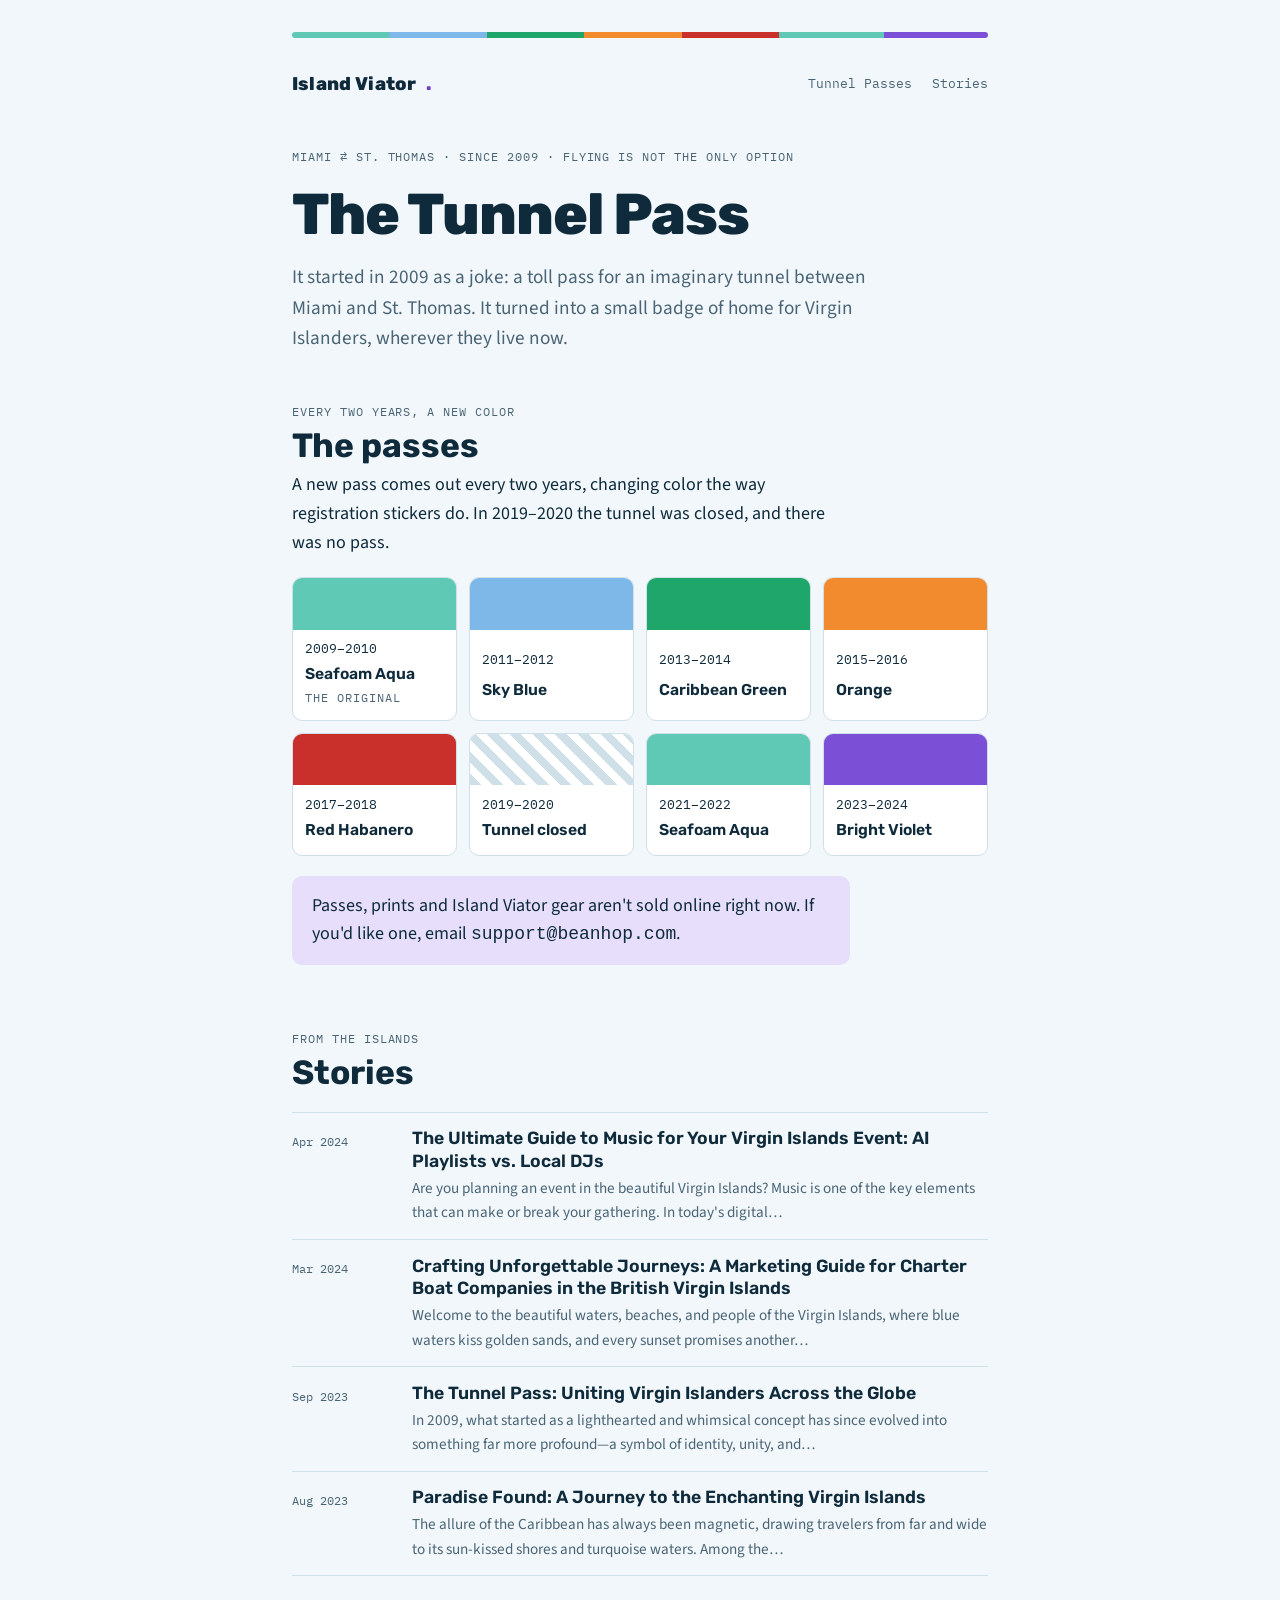
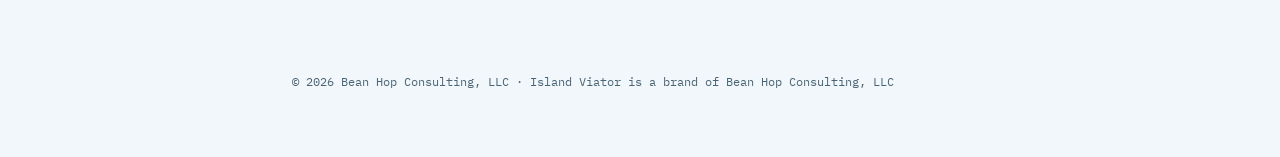
==== index.html @ c122f2d6 "Add search description and 'Flying is not the only option' tagline Co-Authored-By: Claude Opus 5.5 <" ====
<!doctype html>
<html lang="en">
<head>
<meta charset="utf-8">
<meta name="viewport" content="width=device-width, initial-scale=1, viewport-fit=cover">
<title>Island Viator</title><meta name="description" content="Travel and explore the Virgin Islands! Flying is not the only option. The Tunnel Pass, Miami to St. Thomas, and stories from St. Thomas, St. John and St. Croix."><link rel="preconnect" href="https://fonts.googleapis.com"><link rel="preconnect" href="https://fonts.gstatic.com" crossorigin><link rel="stylesheet" href="https://fonts.googleapis.com/css2?family=Rubik:wght@500;700;800&family=Source+Sans+3:ital,wght@0,400;0,600;1,400&family=IBM+Plex+Mono:wght@400;500&display=swap"><link rel="stylesheet" href="style.css">
</head>
<body>
<div class="wrap"><div class="stripe" aria-hidden="true"></div><header class="top"><a class="brand" href="index.html" style="text-decoration:none;color:inherit">Island Viator<span>.</span></a><nav aria-label="Sections"><a href="index.html#passes">Tunnel Passes</a><a href="index.html#stories">Stories</a></nav></header><div class="iv-hero"><span class="label">Miami ⇄ St. Thomas · Since 2009 · Flying is not the only option</span><h1>The Tunnel Pass</h1><p>It started in 2009 as a joke: a toll pass for an imaginary tunnel between Miami and St. Thomas. It turned into a small badge of home for Virgin Islanders, wherever they live now.</p></div><section id="passes"><div class="sec-head"><span class="label">Every two years, a new color</span><h2>The passes</h2><p>A new pass comes out every two years, changing color the way registration stickers do. In 2019–2020 the tunnel was closed, and there was no pass.</p></div><div class="passes"><div class="pass" style="--c:#5FC9B5"><div class="sw"></div><div class="pi"><span class="py">2009–2010</span><span class="pc">Seafoam Aqua</span><span class=label>The original</span></div></div><div class="pass" style="--c:#7DB8E8"><div class="sw"></div><div class="pi"><span class="py">2011–2012</span><span class="pc">Sky Blue</span></div></div><div class="pass" style="--c:#1FA66B"><div class="sw"></div><div class="pi"><span class="py">2013–2014</span><span class="pc">Caribbean Green</span></div></div><div class="pass" style="--c:#F28A2E"><div class="sw"></div><div class="pi"><span class="py">2015–2016</span><span class="pc">Orange</span></div></div><div class="pass" style="--c:#C9302C"><div class="sw"></div><div class="pi"><span class="py">2017–2018</span><span class="pc">Red Habanero</span></div></div><div class="pass closed"><div class="sw"></div><div class="pi"><span class="py">2019–2020</span><span class="pc">Tunnel closed</span></div></div><div class="pass" style="--c:#5FC9B5"><div class="sw"></div><div class="pi"><span class="py">2021–2022</span><span class="pc">Seafoam Aqua</span></div></div><div class="pass" style="--c:#7B4FD6"><div class="sw"></div><div class="pi"><span class="py">2023–2024</span><span class="pc">Bright Violet</span></div></div></div><p class="note">Passes, prints and Island Viator gear aren't sold online right now. If you'd like one, email <code>support@beanhop.com</code>.</p></section><section id="stories"><div class="sec-head"><span class="label">From the islands</span><h2>Stories</h2></div><div class="posts"><a class="post-row" href="stories/the-ultimate-guide-to-music-for-your-virgin-islands-event-ai-playlists-vs-local-djs/index.html"><span class="pd">Apr 2024</span><span><span class="pt">The Ultimate Guide to Music for Your Virgin Islands Event: AI Playlists vs. Local DJs</span><span class="px">Are you planning an event in the beautiful Virgin Islands? Music is one of the key elements that can make or break your gathering. In today&#x27;s digital…</span></span></a><a class="post-row" href="stories/crafting-unforgettable-journeys-a-marketing-guide-for-charter-boat-companies-in-the-british-virgin-islands/index.html"><span class="pd">Mar 2024</span><span><span class="pt">Crafting Unforgettable Journeys: A Marketing Guide for Charter Boat Companies in the British Virgin Islands</span><span class="px">Welcome to the beautiful waters, beaches, and people of the Virgin Islands, where blue waters kiss golden sands, and every sunset promises another…</span></span></a><a class="post-row" href="stories/the-tunnel-pass-uniting-virgin-islanders-across-the-globe/index.html"><span class="pd">Sep 2023</span><span><span class="pt">The Tunnel Pass: Uniting Virgin Islanders Across the Globe</span><span class="px">In 2009, what started as a lighthearted and whimsical concept has since evolved into something far more profound—a symbol of identity, unity, and…</span></span></a><a class="post-row" href="stories/paradise-found-a-journey-to-the-enchanting-virgin-islands/index.html"><span class="pd">Aug 2023</span><span><span class="pt">Paradise Found: A Journey to the Enchanting Virgin Islands</span><span class="px">The allure of the Caribbean has always been magnetic, drawing travelers from far and wide to its sun-kissed shores and turquoise waters. Among the…</span></span></a></div></section><footer>© 2026 Bean Hop Consulting, LLC · Island Viator is a brand of Bean Hop Consulting, LLC</footer></div><script>document.querySelectorAll('img').forEach(function(i){var h=function(){i.remove()};if(i.complete&&i.naturalWidth===0)h();else i.addEventListener('error',h)});</script>
</body>
</html>
---- style.css ----
/* Layout: one narrow reading column; work shown as real project artifacts (phase plan, workshop agenda) rather than cards */
:root {
  --bg: #F2F4F1;
  --surface: #FFFFFF;
  --ink: #1F2A55;
  --muted: #55607A;
  --line: #D3D9D2;
  --accent: #4A7444;
  --accent-soft: #E1EADC;
  --sun: #C98A12;
  --display: "Bricolage Grotesque", "Arial Narrow", system-ui, sans-serif;
  --body: "Newsreader", Georgia, "Times New Roman", serif;
  --mono: "IBM Plex Mono", ui-monospace, Menlo, monospace;
}
@media (prefers-color-scheme: dark) { :root:not([data-theme="light"]) {
  --bg: #0F1524; --surface: #172036; --ink: #E7EAF3; --muted: #9EA8BF; --line: #2A3550;
  --accent: #94C489; --accent-soft: #1F3125; --sun: #E9B949; color-scheme: dark; } }
:root[data-theme="dark"] {
  --bg: #0F1524; --surface: #172036; --ink: #E7EAF3; --muted: #9EA8BF; --line: #2A3550;
  --accent: #94C489; --accent-soft: #1F3125; --sun: #E9B949; color-scheme: dark; }

* { box-sizing: border-box; }
body { background: var(--bg); color: var(--ink); font-family: var(--body); font-size: 1.125rem; line-height: 1.6; margin: 0; }
.wrap { max-width: 46rem; margin: 0 auto; padding-inline: 1.25rem; padding-block: 2rem 4rem; }
a { color: var(--accent); }
:focus-visible { outline: 2px solid var(--accent); outline-offset: 3px; border-radius: 4px; }

.label { font-family: var(--mono); font-size: .75rem; letter-spacing: .08em; text-transform: uppercase; color: var(--muted); }
h1, h2, h3 { font-family: var(--display); line-height: 1.1; text-wrap: balance; margin: 0; }
h2 { font-size: clamp(1.6rem, 4vw, 2.1rem); font-weight: 700; }
h3 { font-size: 1.3rem; font-weight: 700; }
p { margin: 0; max-width: 62ch; }

header.top { display: flex; justify-content: space-between; align-items: baseline; gap: 1rem; flex-wrap: wrap; padding-bottom: 3rem; }
.brand { font-family: var(--display); font-weight: 800; font-size: 1.15rem; letter-spacing: -.01em; }
.brand span { color: var(--accent); }
nav { display: flex; gap: 1.25rem; font-family: var(--mono); font-size: .8rem; }
nav a { color: var(--muted); text-decoration: none; }
nav a:hover { color: var(--accent); }

.hero { display: grid; gap: 1.25rem; padding-bottom: 3.5rem; }
.hero h1 { font-size: clamp(2.4rem, 7vw, 3.9rem); font-weight: 800; letter-spacing: -.025em; }
.hero h1 em { font-style: normal; color: var(--accent); }
.hero p { font-size: 1.25rem; color: var(--muted); }
.who { font-family: var(--mono); font-size: .85rem; color: var(--ink); }

.tracks { display: grid; grid-template-columns: repeat(auto-fit, minmax(16rem, 1fr)); gap: 1px; background: var(--line); border: 1px solid var(--line); border-radius: 10px; overflow: hidden; margin-bottom: 4rem; }
.track { background: var(--surface); padding: 1.5rem; display: grid; gap: .6rem; align-content: start; min-width: 0; }
.track ul { margin: 0; padding-left: 1.1rem; color: var(--muted); }

section { display: grid; gap: 1.25rem; margin-bottom: 4rem; }
.sec-head { display: grid; gap: .4rem; }

.project { display: grid; gap: 1rem; padding-top: 1.5rem; border-top: 1px solid var(--line); }
.project + .project { margin-top: 1.5rem; }
.meta { display: flex; flex-wrap: wrap; gap: .5rem; }
.chip { font-family: var(--mono); font-size: .72rem; padding: .2rem .55rem; border-radius: 999px; background: var(--accent-soft); color: var(--ink); }

.scroll { overflow-x: auto; padding-bottom: .25rem; }
.phases { display: grid; grid-template-columns: repeat(6, minmax(7.5rem, 1fr)); min-width: 46rem; gap: 0; counter-reset: ph; }
.phase { border-top: 3px solid var(--accent); padding: .6rem .7rem 0 0; display: grid; gap: .2rem; }
.phase:last-child { border-top-color: var(--sun); }
.phase .d { font-family: var(--mono); font-size: .7rem; color: var(--muted); font-variant-numeric: tabular-nums; }
.phase .n { font-family: var(--display); font-weight: 600; font-size: .95rem; line-height: 1.2; }

.agenda { display: grid; gap: 0; border: 1px solid var(--line); border-radius: 10px; background: var(--surface); overflow: hidden; }
.agenda div { display: grid; grid-template-columns: 4.5rem 1fr; gap: 1rem; padding: .65rem 1rem; border-top: 1px solid var(--line); }
.agenda div:first-child { border-top: 0; }
.agenda .t { font-family: var(--mono); font-size: .8rem; color: var(--accent); font-variant-numeric: tabular-nums; padding-top: .15rem; }
.agenda .m { min-width: 0; }
.agenda .m small { display: block; color: var(--muted); font-size: .9rem; }

.myth { display: grid; gap: .75rem; background: var(--accent-soft); border-radius: 10px; padding: 1.25rem; }
.myth-q { font-family: var(--display); font-weight: 600; font-size: 1.15rem; line-height: 1.3; min-height: 3em; }
.myth-row { display: flex; flex-wrap: wrap; gap: .5rem; align-items: center; }
button { font-family: var(--mono); font-size: .8rem; padding: .5rem .9rem; border-radius: 6px; border: 1px solid var(--ink); background: transparent; color: var(--ink); cursor: pointer; }
button:hover { background: var(--ink); color: var(--bg); }
.myth-a { font-size: 1rem; color: var(--ink); }
.myth-a b { color: var(--accent); font-family: var(--mono); font-size: .8rem; letter-spacing: .06em; }

.cv { display: grid; grid-template-columns: repeat(auto-fit, minmax(14rem, 1fr)); gap: 1.25rem 2rem; }
.cv div { display: grid; gap: .15rem; min-width: 0; }
.cv strong { font-family: var(--display); font-weight: 600; font-size: 1.05rem; }
.cv span { color: var(--muted); font-size: .98rem; }

.contact { background: var(--ink); color: var(--bg); border-radius: 12px; padding: 2rem 1.5rem; display: grid; gap: 1rem; }
.contact h2 { color: var(--bg); }
.contact p { color: var(--bg); opacity: .85; }
.mail { display: flex; flex-wrap: wrap; gap: .75rem; align-items: center; }
.mail code { font-family: var(--mono); font-size: 1.05rem; user-select: all; }
.contact button { border-color: var(--bg); color: var(--bg); }
.contact button:hover { background: var(--bg); color: var(--ink); }

footer { font-family: var(--mono); font-size: .75rem; color: var(--muted); padding-top: 2rem; }
@media (prefers-reduced-motion: no-preference) { button { transition: background .15s, color .15s; } }

/* Writing lists */
.posts { display: grid; gap: 0; border-top: 1px solid var(--line); }
.post-row { display: grid; grid-template-columns: 6.5rem 1fr; gap: 1rem; padding: .9rem 0; border-bottom: 1px solid var(--line); text-decoration: none; color: var(--ink); }
.post-row:hover .pt { color: var(--accent); }
.post-row .pd { font-family: var(--mono); font-size: .75rem; color: var(--muted); padding-top: .3rem; font-variant-numeric: tabular-nums; }
.post-row .pt { font-family: var(--display); font-weight: 600; font-size: 1.1rem; line-height: 1.3; display: block; }
.post-row .px { color: var(--muted); font-size: .95rem; display: block; margin-top: .2rem; }
.post-row > span { min-width: 0; }
.more { font-family: var(--mono); font-size: .8rem; }
@media (max-width: 30rem) { .post-row { grid-template-columns: 1fr; gap: .2rem; } }

/* Article */
.crumb { font-family: var(--mono); font-size: .8rem; }
.article-head { display: grid; gap: .9rem; padding-block: 1rem 2rem; }
.article-head h1 { font-size: clamp(2rem, 6vw, 3rem); font-weight: 800; letter-spacing: -.02em; }
.byline { font-family: var(--mono); font-size: .8rem; color: var(--muted); }
.feature { width: 100%; border-radius: 10px; margin-bottom: 2rem; display: block; }
.prose { display: grid; gap: 1.1rem; }
.prose h2, .prose h3, .prose h4 { margin-top: 1rem; }
.prose h2 { font-size: 1.6rem; }
.prose h3 { font-size: 1.3rem; }
.prose h4 { font-size: 1.1rem; font-family: var(--display); }
.prose ul, .prose ol { margin: 0; padding-left: 1.3rem; display: grid; gap: .4rem; }
.prose img { border-radius: 8px; height: auto; }
.prose blockquote { margin: 0; padding-left: 1rem; border-left: 3px solid var(--accent); color: var(--muted); }
.prose table { border-collapse: collapse; }
.prose td, .prose th { border: 1px solid var(--line); padding: .4rem .6rem; }
.article-foot { margin-top: 3rem; padding-top: 1.5rem; border-top: 1px solid var(--line); display: grid; gap: .5rem; }

/* Island Viator */
.iv-hero { display: grid; gap: 1rem; padding-bottom: 3rem; }
.iv-hero h1 { font-size: clamp(2.4rem, 7vw, 3.6rem); font-weight: 800; letter-spacing: -.02em; }
.iv-hero p { font-size: 1.2rem; color: var(--muted); }
.passes { display: grid; grid-template-columns: repeat(auto-fill, minmax(9.5rem, 1fr)); gap: .75rem; }
.pass { border: 1px solid var(--line); border-radius: 10px; background: var(--surface); overflow: hidden; display: grid; }
.pass .sw { height: 3.2rem; background: var(--c); }
.pass .pi { padding: .6rem .75rem .8rem; display: grid; gap: .1rem; }
.pass .py { font-family: var(--mono); font-size: .8rem; font-variant-numeric: tabular-nums; }
.pass .pc { font-family: var(--display); font-weight: 600; font-size: .98rem; }
.pass.closed .sw { background: repeating-linear-gradient(45deg, var(--line) 0 8px, transparent 8px 16px); }
.note { background: var(--accent-soft); border-radius: 10px; padding: 1rem 1.25rem; }

/* Hero portrait */
.hero { grid-template-columns: 1fr; align-items: center; }
.hero-text { display: grid; gap: 1.25rem; min-width: 0; }
.portrait { width: 9rem; height: 9rem; border-radius: 50%; object-fit: cover; object-position: 50% 25%; border: 3px solid var(--surface); box-shadow: 0 0 0 1px var(--line); }
@media (min-width: 44rem) { .hero { grid-template-columns: 1fr 13rem; } .portrait { order: 2; width: 13rem; height: 13rem; } }

/* Logo lockup */
.brand { display: inline-flex; align-items: center; gap: .6rem; text-decoration: none; color: var(--ink); }
.mark { width: 1.9rem; height: auto; }
.bh-word { font-family: "Graduate", "Rockwell", serif; font-weight: 400; font-size: 1.45rem; line-height: 1; letter-spacing: .01em; display: grid; gap: .2rem; }
.bh-word small { font-family: var(--mono); font-size: .62rem; letter-spacing: .12em; color: var(--muted); }
header.top { align-items: center; }
@media (prefers-color-scheme: dark) { :root:not([data-theme="light"]) .mark { filter: brightness(1.7) saturate(.9); } }
:root[data-theme="dark"] .mark { filter: brightness(1.7) saturate(.9); }
.brand .bh-word { color: var(--ink); }

/* Island Viator: sea-spray ground, deep-water ink, accent taken from the newest pass (Bright Violet) */
:root {
  --bg: #F1F7FA; --surface: #FFFFFF; --ink: #0E2A3B; --muted: #4A6475; --line: #CFE0E8;
  --accent: #6A3FCC; --accent-soft: #E6DEFA; --sun: #F28A2E;
  --display: "Rubik", "Arial Black", system-ui, sans-serif;
  --body: "Source Sans 3", "Segoe UI", system-ui, sans-serif;
  --mono: "IBM Plex Mono", ui-monospace, Menlo, monospace;
}
@media (prefers-color-scheme: dark) { :root:not([data-theme="light"]) {
  --bg: #0A1C27; --surface: #112836; --ink: #E4EFF4; --muted: #94AEBC; --line: #21404F;
  --accent: #A98BF2; --accent-soft: #2A2450; --sun: #F5A55C; color-scheme: dark; } }
:root[data-theme="dark"] {
  --bg: #0A1C27; --surface: #112836; --ink: #E4EFF4; --muted: #94AEBC; --line: #21404F;
  --accent: #A98BF2; --accent-soft: #2A2450; --sun: #F5A55C; color-scheme: dark; }
.stripe { height: 6px; border-radius: 3px; background: linear-gradient(90deg, #5FC9B5 0 14%, #7DB8E8 14% 28%, #1FA66B 28% 42%, #F28A2E 42% 56%, #C9302C 56% 70%, #5FC9B5 70% 85%, #7B4FD6 85% 100%); margin-bottom: 2rem; }
.brand { font-weight: 800; letter-spacing: .01em; }
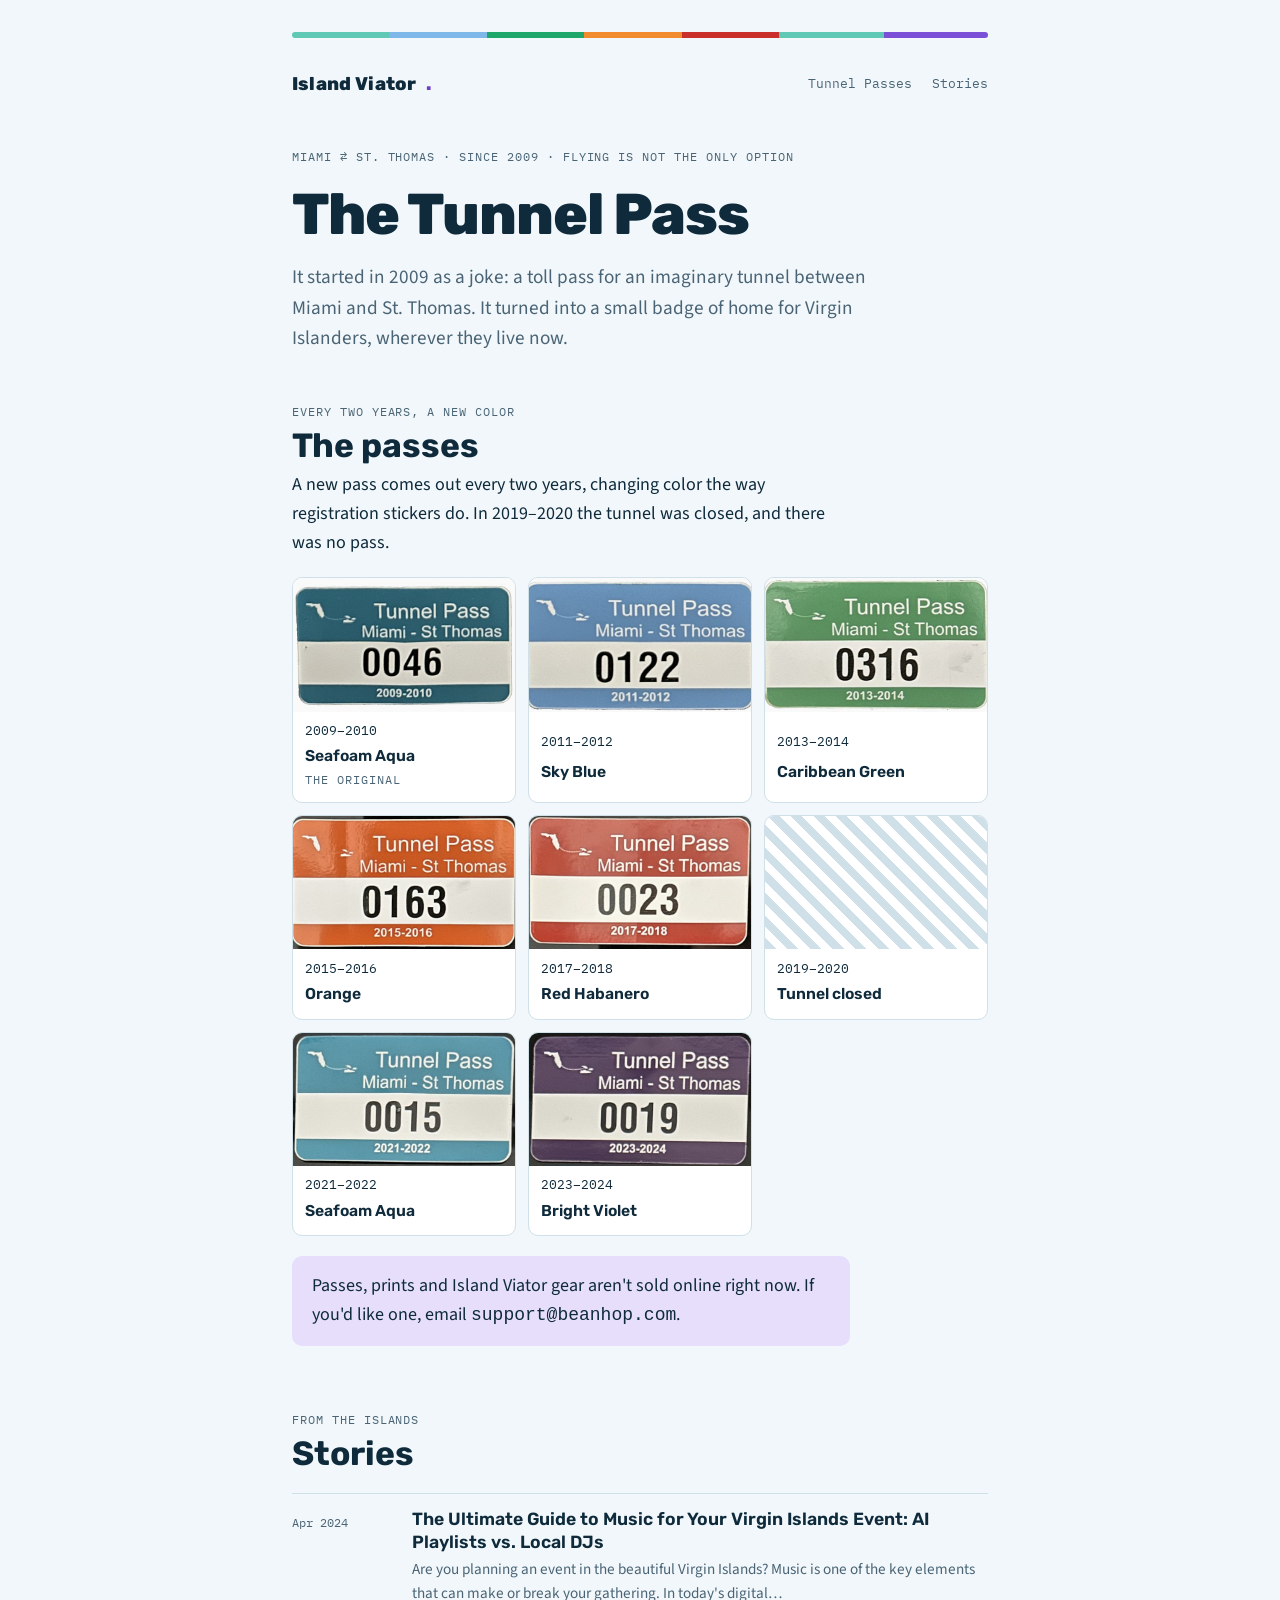
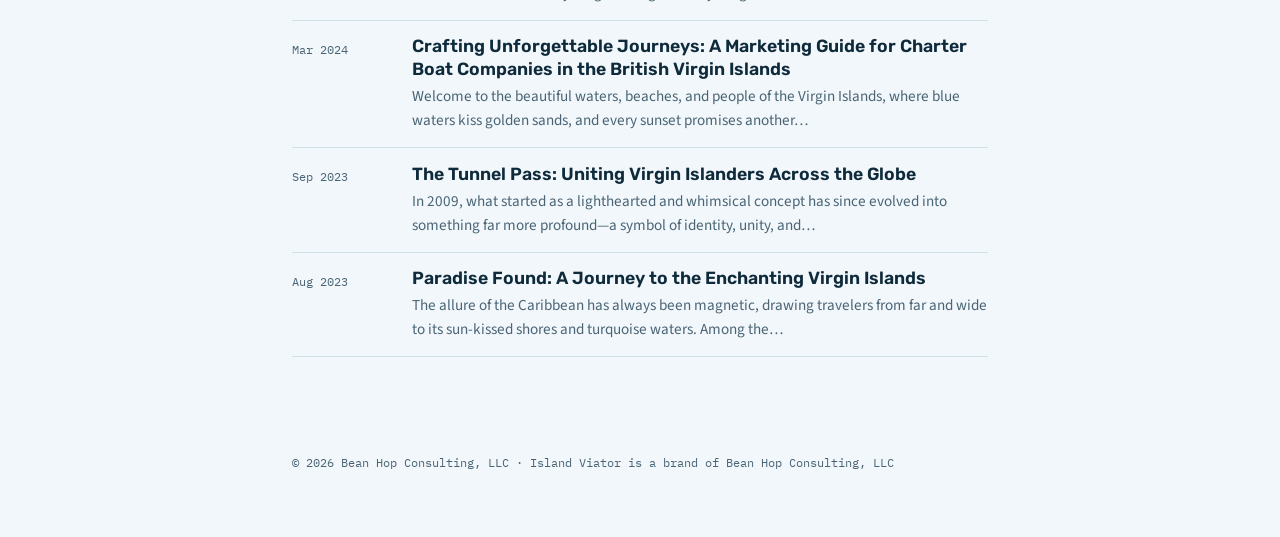
==== commit c6f32c7a: "Show real Tunnel Pass photos instead of color blocks Co-Authored-By: Claude Opus 5.5 <noreply@anthro" ====
--- a/index.html
+++ b/index.html
@@ -6,6 +6,6 @@
 <title>Island Viator</title><meta name="description" content="Travel and explore the Virgin Islands! Flying is not the only option. The Tunnel Pass, Miami to St. Thomas, and stories from St. Thomas, St. John and St. Croix."><link rel="preconnect" href="https://fonts.googleapis.com"><link rel="preconnect" href="https://fonts.gstatic.com" crossorigin><link rel="stylesheet" href="https://fonts.googleapis.com/css2?family=Rubik:wght@500;700;800&family=Source+Sans+3:ital,wght@0,400;0,600;1,400&family=IBM+Plex+Mono:wght@400;500&display=swap"><link rel="stylesheet" href="style.css">
 </head>
 <body>
-<div class="wrap"><div class="stripe" aria-hidden="true"></div><header class="top"><a class="brand" href="index.html" style="text-decoration:none;color:inherit">Island Viator<span>.</span></a><nav aria-label="Sections"><a href="index.html#passes">Tunnel Passes</a><a href="index.html#stories">Stories</a></nav></header><div class="iv-hero"><span class="label">Miami ⇄ St. Thomas · Since 2009 · Flying is not the only option</span><h1>The Tunnel Pass</h1><p>It started in 2009 as a joke: a toll pass for an imaginary tunnel between Miami and St. Thomas. It turned into a small badge of home for Virgin Islanders, wherever they live now.</p></div><section id="passes"><div class="sec-head"><span class="label">Every two years, a new color</span><h2>The passes</h2><p>A new pass comes out every two years, changing color the way registration stickers do. In 2019–2020 the tunnel was closed, and there was no pass.</p></div><div class="passes"><div class="pass" style="--c:#5FC9B5"><div class="sw"></div><div class="pi"><span class="py">2009–2010</span><span class="pc">Seafoam Aqua</span><span class=label>The original</span></div></div><div class="pass" style="--c:#7DB8E8"><div class="sw"></div><div class="pi"><span class="py">2011–2012</span><span class="pc">Sky Blue</span></div></div><div class="pass" style="--c:#1FA66B"><div class="sw"></div><div class="pi"><span class="py">2013–2014</span><span class="pc">Caribbean Green</span></div></div><div class="pass" style="--c:#F28A2E"><div class="sw"></div><div class="pi"><span class="py">2015–2016</span><span class="pc">Orange</span></div></div><div class="pass" style="--c:#C9302C"><div class="sw"></div><div class="pi"><span class="py">2017–2018</span><span class="pc">Red Habanero</span></div></div><div class="pass closed"><div class="sw"></div><div class="pi"><span class="py">2019–2020</span><span class="pc">Tunnel closed</span></div></div><div class="pass" style="--c:#5FC9B5"><div class="sw"></div><div class="pi"><span class="py">2021–2022</span><span class="pc">Seafoam Aqua</span></div></div><div class="pass" style="--c:#7B4FD6"><div class="sw"></div><div class="pi"><span class="py">2023–2024</span><span class="pc">Bright Violet</span></div></div></div><p class="note">Passes, prints and Island Viator gear aren't sold online right now. If you'd like one, email <code>support@beanhop.com</code>.</p></section><section id="stories"><div class="sec-head"><span class="label">From the islands</span><h2>Stories</h2></div><div class="posts"><a class="post-row" href="stories/the-ultimate-guide-to-music-for-your-virgin-islands-event-ai-playlists-vs-local-djs/index.html"><span class="pd">Apr 2024</span><span><span class="pt">The Ultimate Guide to Music for Your Virgin Islands Event: AI Playlists vs. Local DJs</span><span class="px">Are you planning an event in the beautiful Virgin Islands? Music is one of the key elements that can make or break your gathering. In today&#x27;s digital…</span></span></a><a class="post-row" href="stories/crafting-unforgettable-journeys-a-marketing-guide-for-charter-boat-companies-in-the-british-virgin-islands/index.html"><span class="pd">Mar 2024</span><span><span class="pt">Crafting Unforgettable Journeys: A Marketing Guide for Charter Boat Companies in the British Virgin Islands</span><span class="px">Welcome to the beautiful waters, beaches, and people of the Virgin Islands, where blue waters kiss golden sands, and every sunset promises another…</span></span></a><a class="post-row" href="stories/the-tunnel-pass-uniting-virgin-islanders-across-the-globe/index.html"><span class="pd">Sep 2023</span><span><span class="pt">The Tunnel Pass: Uniting Virgin Islanders Across the Globe</span><span class="px">In 2009, what started as a lighthearted and whimsical concept has since evolved into something far more profound—a symbol of identity, unity, and…</span></span></a><a class="post-row" href="stories/paradise-found-a-journey-to-the-enchanting-virgin-islands/index.html"><span class="pd">Aug 2023</span><span><span class="pt">Paradise Found: A Journey to the Enchanting Virgin Islands</span><span class="px">The allure of the Caribbean has always been magnetic, drawing travelers from far and wide to its sun-kissed shores and turquoise waters. Among the…</span></span></a></div></section><footer>© 2026 Bean Hop Consulting, LLC · Island Viator is a brand of Bean Hop Consulting, LLC</footer></div><script>document.querySelectorAll('img').forEach(function(i){var h=function(){i.remove()};if(i.complete&&i.naturalWidth===0)h();else i.addEventListener('error',h)});</script>
+<div class="wrap"><div class="stripe" aria-hidden="true"></div><header class="top"><a class="brand" href="index.html" style="text-decoration:none;color:inherit">Island Viator<span>.</span></a><nav aria-label="Sections"><a href="index.html#passes">Tunnel Passes</a><a href="index.html#stories">Stories</a></nav></header><div class="iv-hero"><span class="label">Miami ⇄ St. Thomas · Since 2009 · Flying is not the only option</span><h1>The Tunnel Pass</h1><p>It started in 2009 as a joke: a toll pass for an imaginary tunnel between Miami and St. Thomas. It turned into a small badge of home for Virgin Islanders, wherever they live now.</p></div><section id="passes"><div class="sec-head"><span class="label">Every two years, a new color</span><h2>The passes</h2><p>A new pass comes out every two years, changing color the way registration stickers do. In 2019–2020 the tunnel was closed, and there was no pass.</p></div><div class="passes"><div class="pass" style="--c:#5FC9B5"><img class="pass-img" src="images/passes/tunnel-pass-2009-2010.jpg" alt="2009–2010 Tunnel Pass, Seafoam Aqua" loading="lazy" width="640" height="380"><div class="pi"><span class="py">2009–2010</span><span class="pc">Seafoam Aqua</span><span class=label>The original</span></div></div><div class="pass" style="--c:#7DB8E8"><img class="pass-img" src="images/passes/tunnel-pass-2011-2012.jpg" alt="2011–2012 Tunnel Pass, Sky Blue" loading="lazy" width="640" height="380"><div class="pi"><span class="py">2011–2012</span><span class="pc">Sky Blue</span></div></div><div class="pass" style="--c:#1FA66B"><img class="pass-img" src="images/passes/tunnel-pass-2013-2014.jpg" alt="2013–2014 Tunnel Pass, Caribbean Green" loading="lazy" width="640" height="380"><div class="pi"><span class="py">2013–2014</span><span class="pc">Caribbean Green</span></div></div><div class="pass" style="--c:#F28A2E"><img class="pass-img" src="images/passes/tunnel-pass-2015-2016.jpg" alt="2015–2016 Tunnel Pass, Orange" loading="lazy" width="640" height="380"><div class="pi"><span class="py">2015–2016</span><span class="pc">Orange</span></div></div><div class="pass" style="--c:#C9302C"><img class="pass-img" src="images/passes/tunnel-pass-2017-2018.jpg" alt="2017–2018 Tunnel Pass, Red Habanero" loading="lazy" width="640" height="380"><div class="pi"><span class="py">2017–2018</span><span class="pc">Red Habanero</span></div></div><div class="pass closed"><div class="sw"></div><div class="pi"><span class="py">2019–2020</span><span class="pc">Tunnel closed</span></div></div><div class="pass" style="--c:#5FC9B5"><img class="pass-img" src="images/passes/tunnel-pass-2021-2022.jpg" alt="2021–2022 Tunnel Pass, Seafoam Aqua" loading="lazy" width="640" height="380"><div class="pi"><span class="py">2021–2022</span><span class="pc">Seafoam Aqua</span></div></div><div class="pass" style="--c:#7B4FD6"><img class="pass-img" src="images/passes/tunnel-pass-2023-2024.jpg" alt="2023–2024 Tunnel Pass, Bright Violet" loading="lazy" width="640" height="380"><div class="pi"><span class="py">2023–2024</span><span class="pc">Bright Violet</span></div></div></div><p class="note">Passes, prints and Island Viator gear aren't sold online right now. If you'd like one, email <code>support@beanhop.com</code>.</p></section><section id="stories"><div class="sec-head"><span class="label">From the islands</span><h2>Stories</h2></div><div class="posts"><a class="post-row" href="stories/the-ultimate-guide-to-music-for-your-virgin-islands-event-ai-playlists-vs-local-djs/index.html"><span class="pd">Apr 2024</span><span><span class="pt">The Ultimate Guide to Music for Your Virgin Islands Event: AI Playlists vs. Local DJs</span><span class="px">Are you planning an event in the beautiful Virgin Islands? Music is one of the key elements that can make or break your gathering. In today&#x27;s digital…</span></span></a><a class="post-row" href="stories/crafting-unforgettable-journeys-a-marketing-guide-for-charter-boat-companies-in-the-british-virgin-islands/index.html"><span class="pd">Mar 2024</span><span><span class="pt">Crafting Unforgettable Journeys: A Marketing Guide for Charter Boat Companies in the British Virgin Islands</span><span class="px">Welcome to the beautiful waters, beaches, and people of the Virgin Islands, where blue waters kiss golden sands, and every sunset promises another…</span></span></a><a class="post-row" href="stories/the-tunnel-pass-uniting-virgin-islanders-across-the-globe/index.html"><span class="pd">Sep 2023</span><span><span class="pt">The Tunnel Pass: Uniting Virgin Islanders Across the Globe</span><span class="px">In 2009, what started as a lighthearted and whimsical concept has since evolved into something far more profound—a symbol of identity, unity, and…</span></span></a><a class="post-row" href="stories/paradise-found-a-journey-to-the-enchanting-virgin-islands/index.html"><span class="pd">Aug 2023</span><span><span class="pt">Paradise Found: A Journey to the Enchanting Virgin Islands</span><span class="px">The allure of the Caribbean has always been magnetic, drawing travelers from far and wide to its sun-kissed shores and turquoise waters. Among the…</span></span></a></div></section><footer>© 2026 Bean Hop Consulting, LLC · Island Viator is a brand of Bean Hop Consulting, LLC</footer></div><script>document.querySelectorAll('img').forEach(function(i){var h=function(){i.remove()};if(i.complete&&i.naturalWidth===0)h();else i.addEventListener('error',h)});</script>
 </body>
 </html>
--- a/style.css
+++ b/style.css
@@ -169,3 +169,8 @@
   --accent: #A98BF2; --accent-soft: #2A2450; --sun: #F5A55C; color-scheme: dark; }
 .stripe { height: 6px; border-radius: 3px; background: linear-gradient(90deg, #5FC9B5 0 14%, #7DB8E8 14% 28%, #1FA66B 28% 42%, #F28A2E 42% 56%, #C9302C 56% 70%, #5FC9B5 70% 85%, #7B4FD6 85% 100%); margin-bottom: 2rem; }
 .brand { font-weight: 800; letter-spacing: .01em; }
+
+/* Tunnel Pass photos */
+.pass-img { display: block; width: 100%; height: auto; aspect-ratio: 5 / 3; object-fit: cover; background: var(--line); }
+.passes { grid-template-columns: repeat(auto-fill, minmax(12rem, 1fr)); }
+.pass.closed .sw { height: auto; aspect-ratio: 5 / 3; }
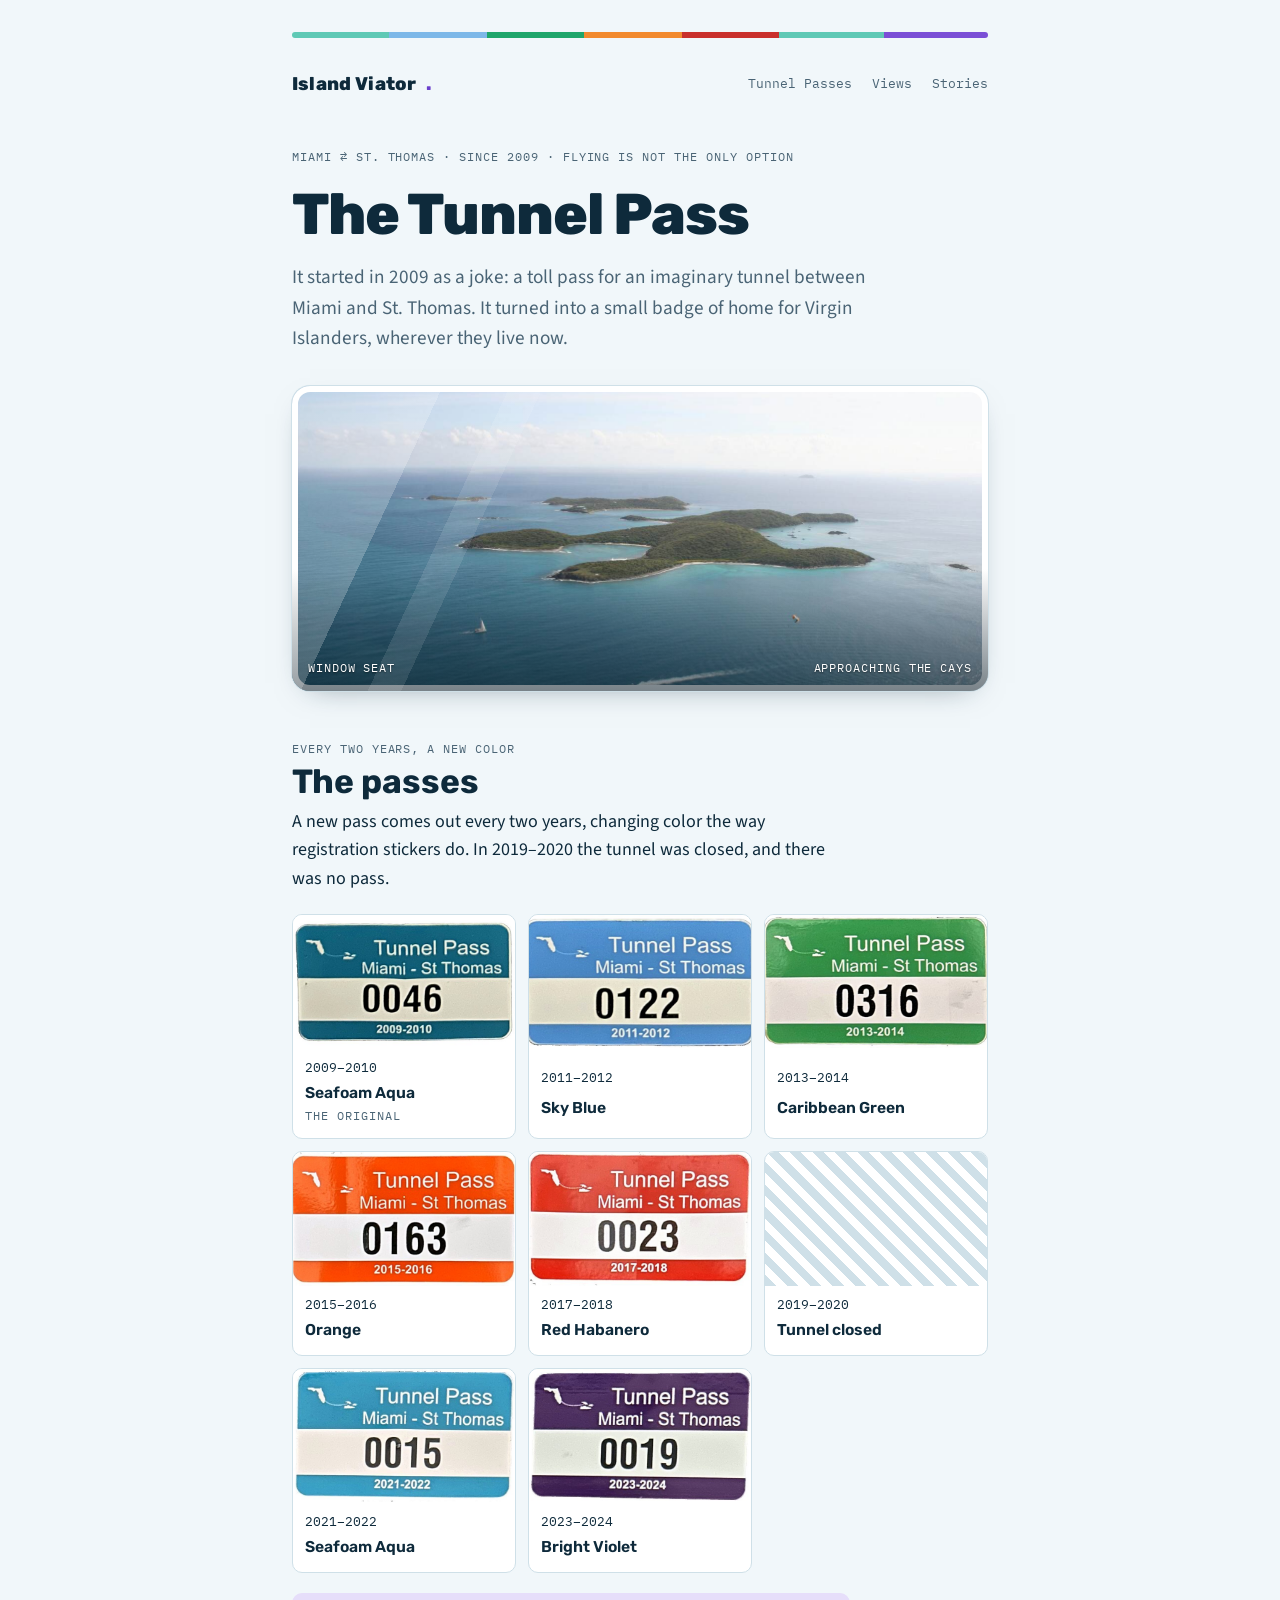
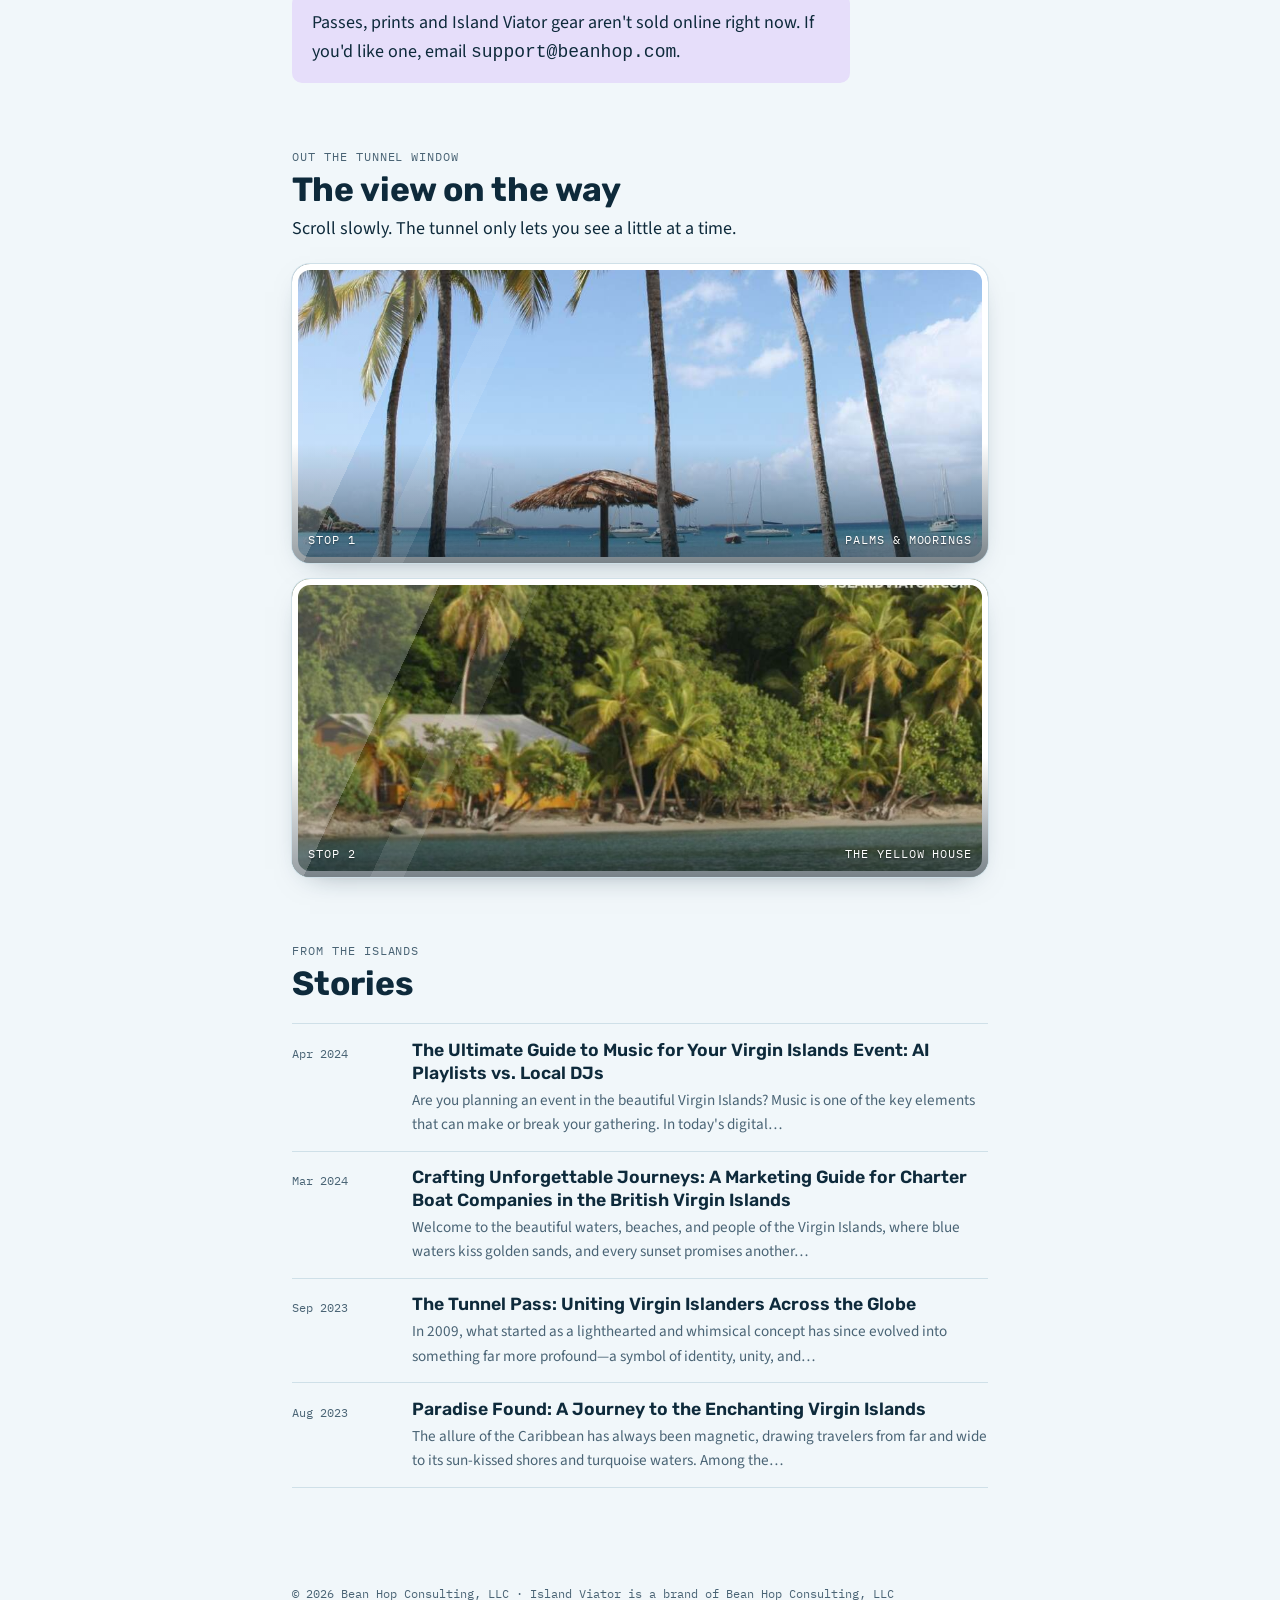
==== commit 44ebd2be: "Add tunnel-window photo strips with watermarked, web-sized images Co-Authored-By: Claude Opus 5.5 <n" ====
--- a/index.html
+++ b/index.html
@@ -6,6 +6,12 @@
 <title>Island Viator</title><meta name="description" content="Travel and explore the Virgin Islands! Flying is not the only option. The Tunnel Pass, Miami to St. Thomas, and stories from St. Thomas, St. John and St. Croix."><link rel="preconnect" href="https://fonts.googleapis.com"><link rel="preconnect" href="https://fonts.gstatic.com" crossorigin><link rel="stylesheet" href="https://fonts.googleapis.com/css2?family=Rubik:wght@500;700;800&family=Source+Sans+3:ital,wght@0,400;0,600;1,400&family=IBM+Plex+Mono:wght@400;500&display=swap"><link rel="stylesheet" href="style.css">
 </head>
 <body>
-<div class="wrap"><div class="stripe" aria-hidden="true"></div><header class="top"><a class="brand" href="index.html" style="text-decoration:none;color:inherit">Island Viator<span>.</span></a><nav aria-label="Sections"><a href="index.html#passes">Tunnel Passes</a><a href="index.html#stories">Stories</a></nav></header><div class="iv-hero"><span class="label">Miami ⇄ St. Thomas · Since 2009 · Flying is not the only option</span><h1>The Tunnel Pass</h1><p>It started in 2009 as a joke: a toll pass for an imaginary tunnel between Miami and St. Thomas. It turned into a small badge of home for Virgin Islanders, wherever they live now.</p></div><section id="passes"><div class="sec-head"><span class="label">Every two years, a new color</span><h2>The passes</h2><p>A new pass comes out every two years, changing color the way registration stickers do. In 2019–2020 the tunnel was closed, and there was no pass.</p></div><div class="passes"><div class="pass" style="--c:#5FC9B5"><img class="pass-img" src="images/passes/tunnel-pass-2009-2010.jpg" alt="2009–2010 Tunnel Pass, Seafoam Aqua" loading="lazy" width="640" height="380"><div class="pi"><span class="py">2009–2010</span><span class="pc">Seafoam Aqua</span><span class=label>The original</span></div></div><div class="pass" style="--c:#7DB8E8"><img class="pass-img" src="images/passes/tunnel-pass-2011-2012.jpg" alt="2011–2012 Tunnel Pass, Sky Blue" loading="lazy" width="640" height="380"><div class="pi"><span class="py">2011–2012</span><span class="pc">Sky Blue</span></div></div><div class="pass" style="--c:#1FA66B"><img class="pass-img" src="images/passes/tunnel-pass-2013-2014.jpg" alt="2013–2014 Tunnel Pass, Caribbean Green" loading="lazy" width="640" height="380"><div class="pi"><span class="py">2013–2014</span><span class="pc">Caribbean Green</span></div></div><div class="pass" style="--c:#F28A2E"><img class="pass-img" src="images/passes/tunnel-pass-2015-2016.jpg" alt="2015–2016 Tunnel Pass, Orange" loading="lazy" width="640" height="380"><div class="pi"><span class="py">2015–2016</span><span class="pc">Orange</span></div></div><div class="pass" style="--c:#C9302C"><img class="pass-img" src="images/passes/tunnel-pass-2017-2018.jpg" alt="2017–2018 Tunnel Pass, Red Habanero" loading="lazy" width="640" height="380"><div class="pi"><span class="py">2017–2018</span><span class="pc">Red Habanero</span></div></div><div class="pass closed"><div class="sw"></div><div class="pi"><span class="py">2019–2020</span><span class="pc">Tunnel closed</span></div></div><div class="pass" style="--c:#5FC9B5"><img class="pass-img" src="images/passes/tunnel-pass-2021-2022.jpg" alt="2021–2022 Tunnel Pass, Seafoam Aqua" loading="lazy" width="640" height="380"><div class="pi"><span class="py">2021–2022</span><span class="pc">Seafoam Aqua</span></div></div><div class="pass" style="--c:#7B4FD6"><img class="pass-img" src="images/passes/tunnel-pass-2023-2024.jpg" alt="2023–2024 Tunnel Pass, Bright Violet" loading="lazy" width="640" height="380"><div class="pi"><span class="py">2023–2024</span><span class="pc">Bright Violet</span></div></div></div><p class="note">Passes, prints and Island Viator gear aren't sold online right now. If you'd like one, email <code>support@beanhop.com</code>.</p></section><section id="stories"><div class="sec-head"><span class="label">From the islands</span><h2>Stories</h2></div><div class="posts"><a class="post-row" href="stories/the-ultimate-guide-to-music-for-your-virgin-islands-event-ai-playlists-vs-local-djs/index.html"><span class="pd">Apr 2024</span><span><span class="pt">The Ultimate Guide to Music for Your Virgin Islands Event: AI Playlists vs. Local DJs</span><span class="px">Are you planning an event in the beautiful Virgin Islands? Music is one of the key elements that can make or break your gathering. In today&#x27;s digital…</span></span></a><a class="post-row" href="stories/crafting-unforgettable-journeys-a-marketing-guide-for-charter-boat-companies-in-the-british-virgin-islands/index.html"><span class="pd">Mar 2024</span><span><span class="pt">Crafting Unforgettable Journeys: A Marketing Guide for Charter Boat Companies in the British Virgin Islands</span><span class="px">Welcome to the beautiful waters, beaches, and people of the Virgin Islands, where blue waters kiss golden sands, and every sunset promises another…</span></span></a><a class="post-row" href="stories/the-tunnel-pass-uniting-virgin-islanders-across-the-globe/index.html"><span class="pd">Sep 2023</span><span><span class="pt">The Tunnel Pass: Uniting Virgin Islanders Across the Globe</span><span class="px">In 2009, what started as a lighthearted and whimsical concept has since evolved into something far more profound—a symbol of identity, unity, and…</span></span></a><a class="post-row" href="stories/paradise-found-a-journey-to-the-enchanting-virgin-islands/index.html"><span class="pd">Aug 2023</span><span><span class="pt">Paradise Found: A Journey to the Enchanting Virgin Islands</span><span class="px">The allure of the Caribbean has always been magnetic, drawing travelers from far and wide to its sun-kissed shores and turquoise waters. Among the…</span></span></a></div></section><footer>© 2026 Bean Hop Consulting, LLC · Island Viator is a brand of Bean Hop Consulting, LLC</footer></div><script>document.querySelectorAll('img').forEach(function(i){var h=function(){i.remove()};if(i.complete&&i.naturalWidth===0)h();else i.addEventListener('error',h)});</script>
+<div class="wrap"><div class="stripe" aria-hidden="true"></div><header class="top"><a class="brand" href="index.html" style="text-decoration:none;color:inherit">Island Viator<span>.</span></a><nav aria-label="Sections"><a href="index.html#passes">Tunnel Passes</a><a href="index.html#views">Views</a><a href="index.html#stories">Stories</a></nav></header><div class="iv-hero"><span class="label">Miami ⇄ St. Thomas · Since 2009 · Flying is not the only option</span><h1>The Tunnel Pass</h1><p>It started in 2009 as a joke: a toll pass for an imaginary tunnel between Miami and St. Thomas. It turned into a small badge of home for Virgin Islanders, wherever they live now.</p><figure class="view view-wide" data-src="images/views/islands-from-above.jpg" role="img" aria-label="Aerial view of green Virgin Islands cays in deep blue water, with a sailboat and a speedboat below"><div class="view-glass" aria-hidden="true"></div><figcaption><span>Window seat</span><span>Approaching the cays</span></figcaption></figure></div><section id="passes"><div class="sec-head"><span class="label">Every two years, a new color</span><h2>The passes</h2><p>A new pass comes out every two years, changing color the way registration stickers do. In 2019–2020 the tunnel was closed, and there was no pass.</p></div><div class="passes"><div class="pass" style="--c:#5FC9B5"><img class="pass-img" src="images/passes/tunnel-pass-2009-2010.jpg" alt="2009–2010 Tunnel Pass, Seafoam Aqua" loading="lazy" width="640" height="380"><div class="pi"><span class="py">2009–2010</span><span class="pc">Seafoam Aqua</span><span class=label>The original</span></div></div><div class="pass" style="--c:#7DB8E8"><img class="pass-img" src="images/passes/tunnel-pass-2011-2012.jpg" alt="2011–2012 Tunnel Pass, Sky Blue" loading="lazy" width="640" height="380"><div class="pi"><span class="py">2011–2012</span><span class="pc">Sky Blue</span></div></div><div class="pass" style="--c:#1FA66B"><img class="pass-img" src="images/passes/tunnel-pass-2013-2014.jpg" alt="2013–2014 Tunnel Pass, Caribbean Green" loading="lazy" width="640" height="380"><div class="pi"><span class="py">2013–2014</span><span class="pc">Caribbean Green</span></div></div><div class="pass" style="--c:#F28A2E"><img class="pass-img" src="images/passes/tunnel-pass-2015-2016.jpg" alt="2015–2016 Tunnel Pass, Orange" loading="lazy" width="640" height="380"><div class="pi"><span class="py">2015–2016</span><span class="pc">Orange</span></div></div><div class="pass" style="--c:#C9302C"><img class="pass-img" src="images/passes/tunnel-pass-2017-2018.jpg" alt="2017–2018 Tunnel Pass, Red Habanero" loading="lazy" width="640" height="380"><div class="pi"><span class="py">2017–2018</span><span class="pc">Red Habanero</span></div></div><div class="pass closed"><div class="sw"></div><div class="pi"><span class="py">2019–2020</span><span class="pc">Tunnel closed</span></div></div><div class="pass" style="--c:#5FC9B5"><img class="pass-img" src="images/passes/tunnel-pass-2021-2022.jpg" alt="2021–2022 Tunnel Pass, Seafoam Aqua" loading="lazy" width="640" height="380"><div class="pi"><span class="py">2021–2022</span><span class="pc">Seafoam Aqua</span></div></div><div class="pass" style="--c:#7B4FD6"><img class="pass-img" src="images/passes/tunnel-pass-2023-2024.jpg" alt="2023–2024 Tunnel Pass, Bright Violet" loading="lazy" width="640" height="380"><div class="pi"><span class="py">2023–2024</span><span class="pc">Bright Violet</span></div></div></div><p class="note">Passes, prints and Island Viator gear aren't sold online right now. If you'd like one, email <code>support@beanhop.com</code>.</p></section><section id="views"><div class="sec-head"><span class="label">Out the tunnel window</span><h2>The view on the way</h2><p>Scroll slowly. The tunnel only lets you see a little at a time.</p></div><div class="views"><figure class="view view-strip" data-src="images/views/palms-and-moorings.jpg" role="img" aria-label="Tall coconut palms over a white-sand beach, a thatched umbrella and sailboats moored in turquoise water"><div class="view-glass" aria-hidden="true"></div><figcaption><span>Stop 1</span><span>Palms &amp; moorings</span></figcaption></figure><figure class="view view-strip" data-src="images/views/yellow-house-shore.jpg" role="img" aria-label="A yellow cottage tucked into palms and green hillside on a quiet shoreline"><div class="view-glass" aria-hidden="true"></div><figcaption><span>Stop 2</span><span>The yellow house</span></figcaption></figure></div></section><section id="stories"><div class="sec-head"><span class="label">From the islands</span><h2>Stories</h2></div><div class="posts"><a class="post-row" href="stories/the-ultimate-guide-to-music-for-your-virgin-islands-event-ai-playlists-vs-local-djs/index.html"><span class="pd">Apr 2024</span><span><span class="pt">The Ultimate Guide to Music for Your Virgin Islands Event: AI Playlists vs. Local DJs</span><span class="px">Are you planning an event in the beautiful Virgin Islands? Music is one of the key elements that can make or break your gathering. In today&#x27;s digital…</span></span></a><a class="post-row" href="stories/crafting-unforgettable-journeys-a-marketing-guide-for-charter-boat-companies-in-the-british-virgin-islands/index.html"><span class="pd">Mar 2024</span><span><span class="pt">Crafting Unforgettable Journeys: A Marketing Guide for Charter Boat Companies in the British Virgin Islands</span><span class="px">Welcome to the beautiful waters, beaches, and people of the Virgin Islands, where blue waters kiss golden sands, and every sunset promises another…</span></span></a><a class="post-row" href="stories/the-tunnel-pass-uniting-virgin-islanders-across-the-globe/index.html"><span class="pd">Sep 2023</span><span><span class="pt">The Tunnel Pass: Uniting Virgin Islanders Across the Globe</span><span class="px">In 2009, what started as a lighthearted and whimsical concept has since evolved into something far more profound—a symbol of identity, unity, and…</span></span></a><a class="post-row" href="stories/paradise-found-a-journey-to-the-enchanting-virgin-islands/index.html"><span class="pd">Aug 2023</span><span><span class="pt">Paradise Found: A Journey to the Enchanting Virgin Islands</span><span class="px">The allure of the Caribbean has always been magnetic, drawing travelers from far and wide to its sun-kissed shores and turquoise waters. Among the…</span></span></a></div></section><footer>© 2026 Bean Hop Consulting, LLC · Island Viator is a brand of Bean Hop Consulting, LLC</footer></div><script>document.querySelectorAll('img').forEach(function(i){var h=function(){i.remove()};if(i.complete&&i.naturalWidth===0)h();else i.addEventListener('error',h)});</script>
+<script>(function(){var v=[].slice.call(document.querySelectorAll('.view'));if(!v.length)return;var still=matchMedia('(prefers-reduced-motion: reduce)').matches;
+function load(e){if(e.dataset.src){e.style.backgroundImage='url("'+e.dataset.src+'")';e.removeAttribute('data-src');}}
+if('IntersectionObserver'in window){var io=new IntersectionObserver(function(es){es.forEach(function(x){if(x.isIntersecting){load(x.target);io.unobserve(x.target);}})},{rootMargin:'300px'});v.forEach(function(e){io.observe(e)})}else v.forEach(load);
+v.forEach(function(e){e.addEventListener('contextmenu',function(ev){ev.preventDefault()});e.addEventListener('dragstart',function(ev){ev.preventDefault()})});
+if(still)return;var tick=false;function pan(){tick=false;var h=innerHeight;v.forEach(function(e){var r=e.getBoundingClientRect();if(r.bottom<0||r.top>h)return;var t=(h-r.top)/(h+r.height);t=Math.max(0,Math.min(1,t));e.style.setProperty('--pan',(t*100).toFixed(1)+'%');})}
+addEventListener('scroll',function(){if(!tick){tick=true;requestAnimationFrame(pan)}},{passive:true});addEventListener('resize',pan);pan();})();</script>
 </body>
 </html>
--- a/style.css
+++ b/style.css
@@ -174,3 +174,14 @@
 .pass-img { display: block; width: 100%; height: auto; aspect-ratio: 5 / 3; object-fit: cover; background: var(--line); }
 .passes { grid-template-columns: repeat(auto-fill, minmax(12rem, 1fr)); }
 .pass.closed .sw { height: auto; aspect-ratio: 5 / 3; }
+
+/* Tunnel windows: photos shown as backgrounds through a narrow window that pans with scroll,
+   so the page never shows the whole picture at once. Files are web-sized and watermarked. */
+.view { --pan: 50%; position: relative; margin: 0; border-radius: 18px; overflow: hidden; background-color: var(--line); background-size: cover; background-position: var(--pan) var(--pan); background-repeat: no-repeat; box-shadow: inset 0 0 0 6px var(--surface), 0 0 0 1px var(--line), 0 10px 30px -18px rgba(14,42,59,.55); -webkit-user-select: none; user-select: none; -webkit-touch-callout: none; }
+.view-wide { aspect-ratio: 16 / 7; margin-top: 1rem; }
+.view-strip { aspect-ratio: 21 / 9; }
+.view-glass { position: absolute; inset: 0; background: linear-gradient(115deg, rgba(255,255,255,.22) 0 18%, transparent 18% 26%, rgba(255,255,255,.10) 26% 30%, transparent 30%), linear-gradient(to bottom, transparent 60%, rgba(10,28,39,.55)); pointer-events: auto; }
+.view figcaption { position: absolute; left: 1rem; right: 1rem; bottom: .85rem; display: flex; justify-content: space-between; gap: 1rem; font-family: var(--mono); font-size: .72rem; letter-spacing: .08em; text-transform: uppercase; color: #fff; text-shadow: 0 1px 2px rgba(0,0,0,.5); }
+.views { display: grid; gap: 1rem; }
+@media (max-width: 30rem) { .view-wide { aspect-ratio: 4 / 3; } .view-strip { aspect-ratio: 16 / 9; } }
+@media print { .view { display: none; } }
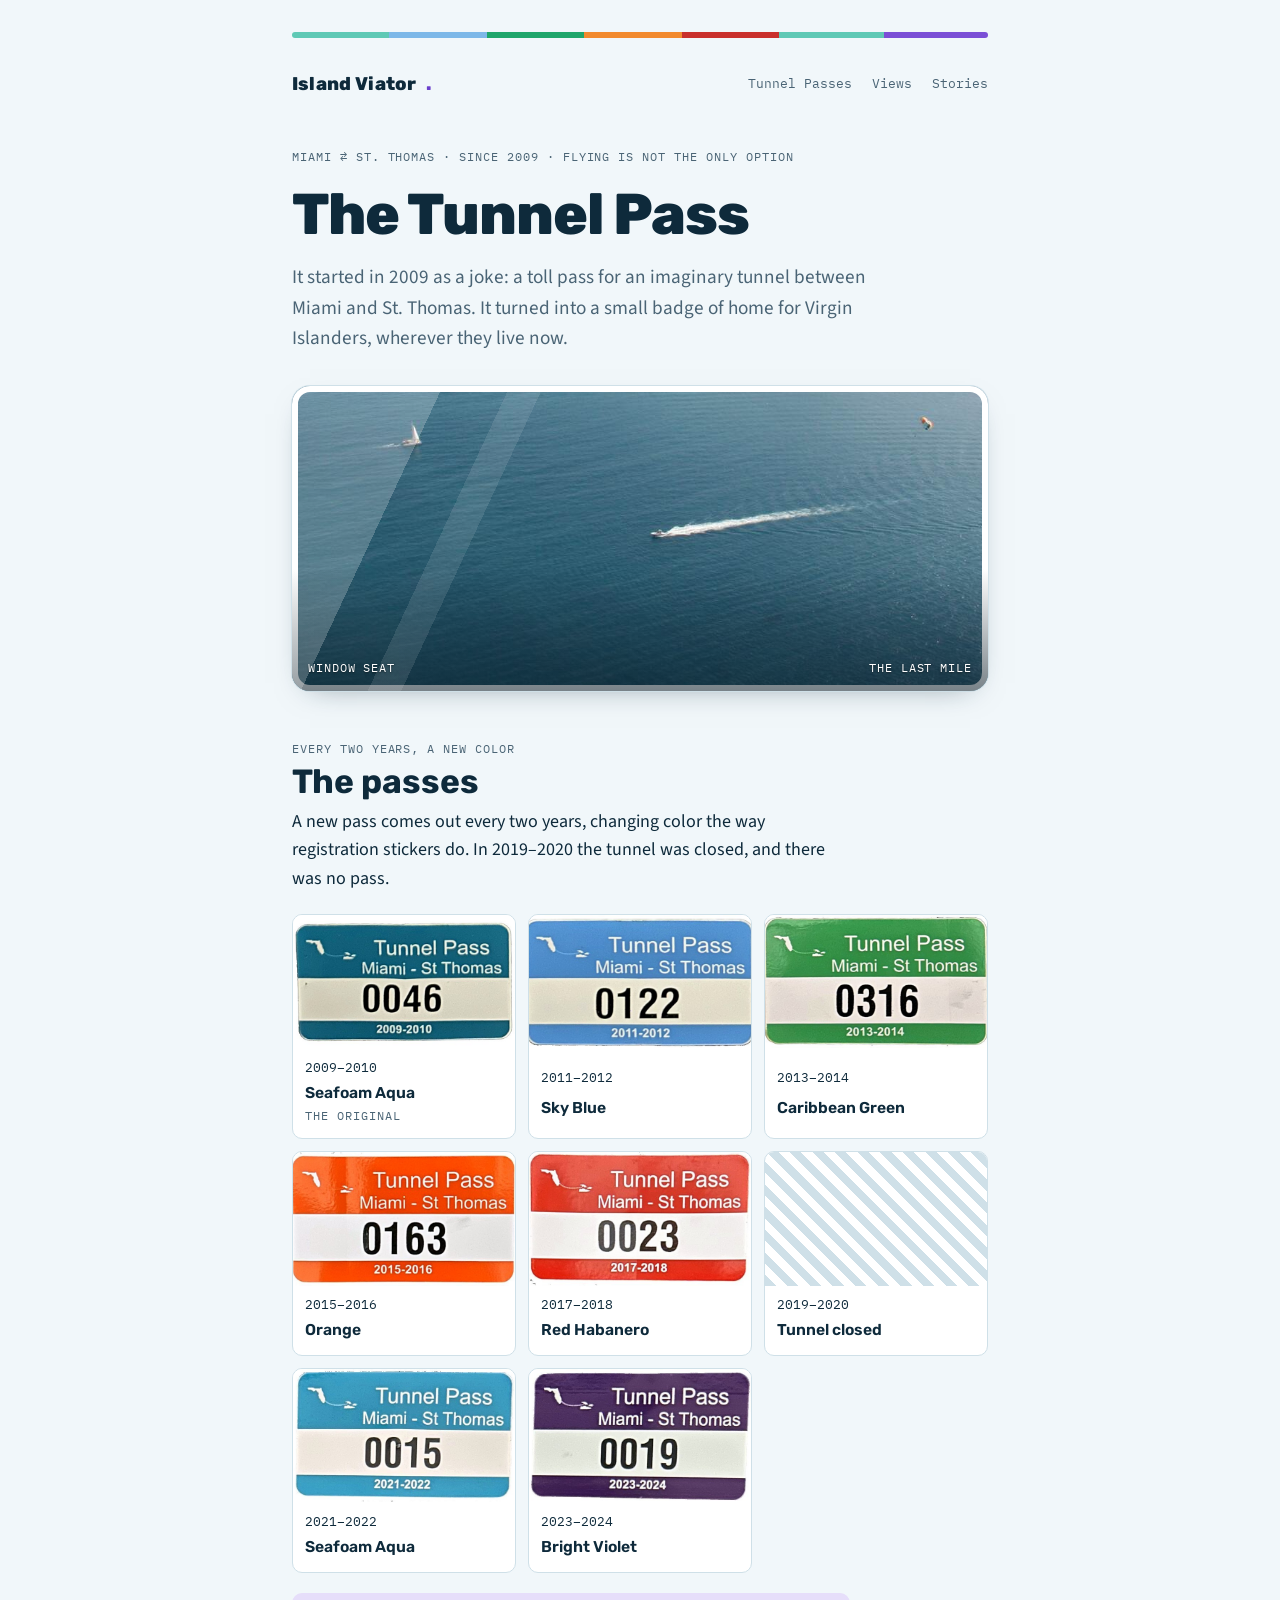
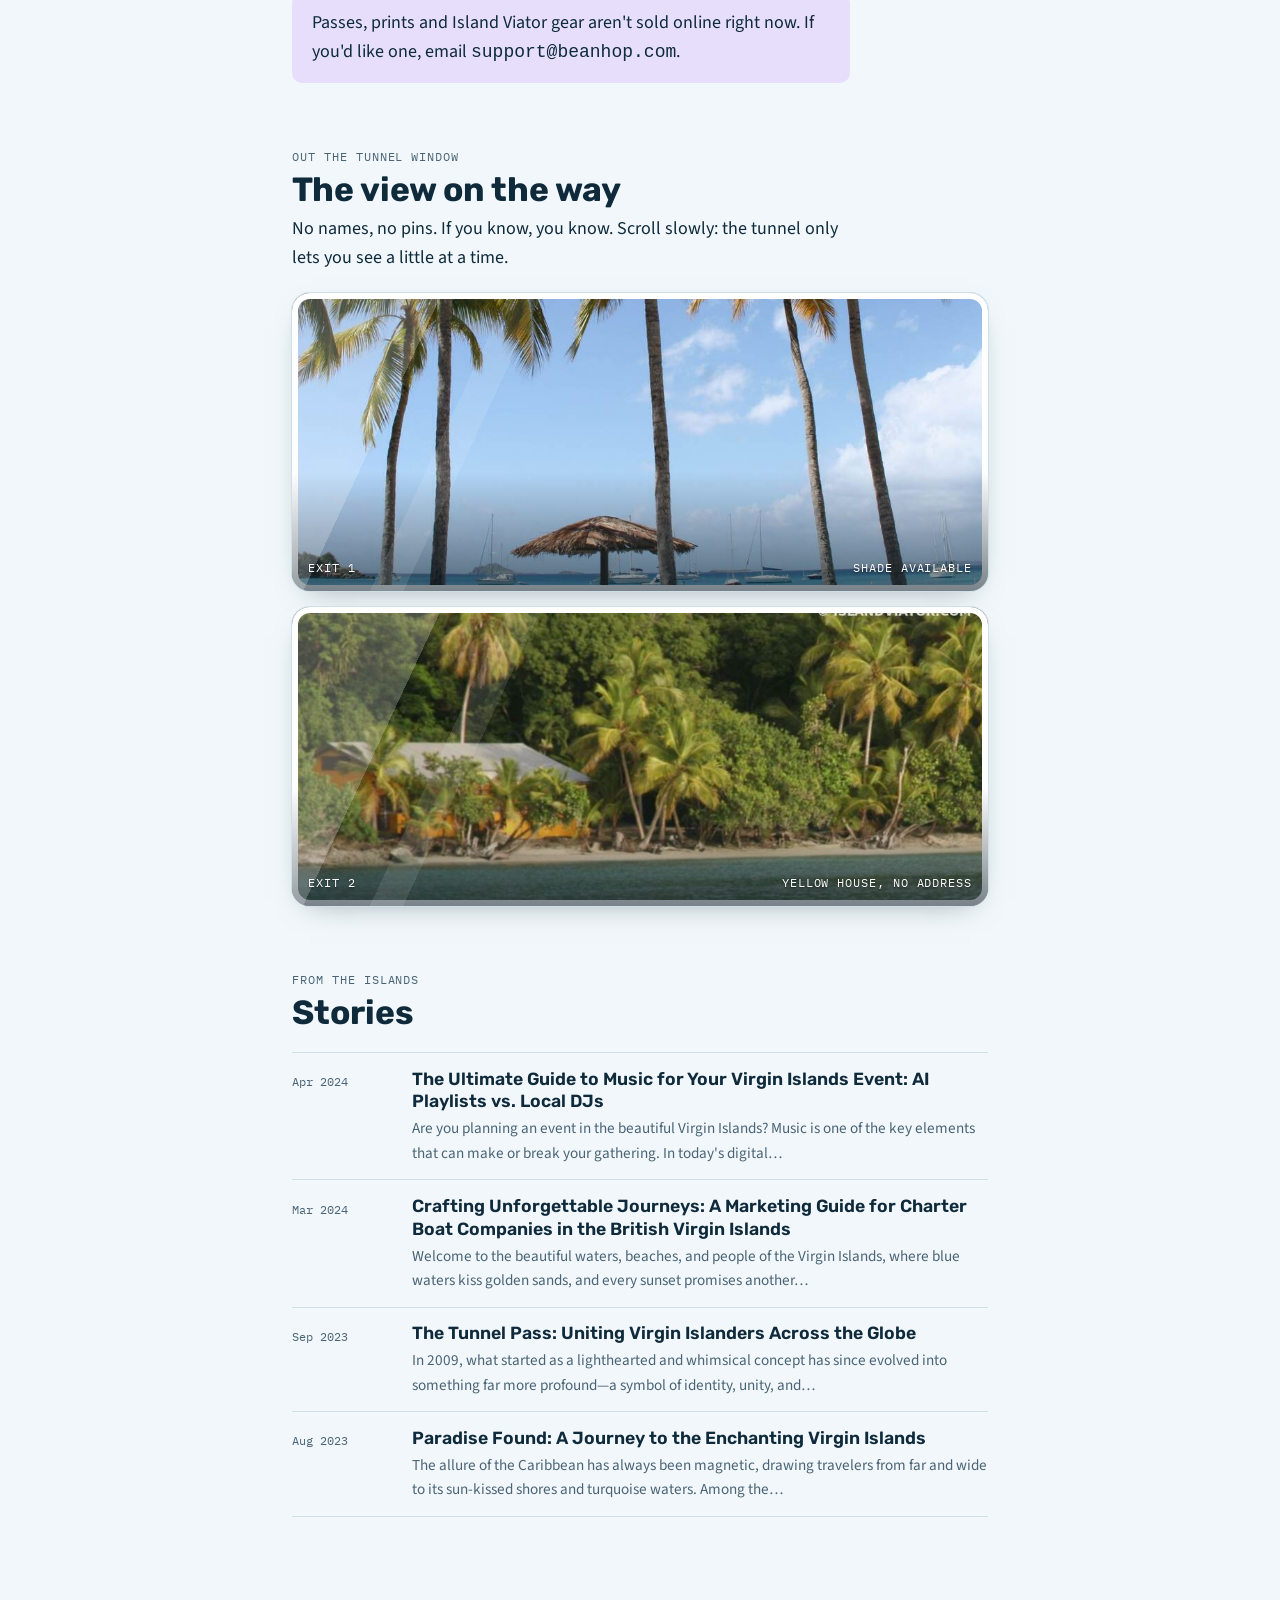
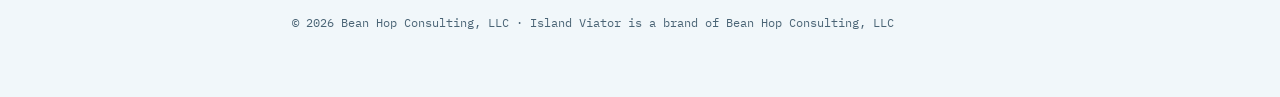
==== commit 65d4a24e: "Crop the aerial to open water and drop place-hinting captions Co-Authored-By: Claude Opus 5.5 <norep" ====
--- a/index.html
+++ b/index.html
@@ -6,7 +6,7 @@
 <title>Island Viator</title><meta name="description" content="Travel and explore the Virgin Islands! Flying is not the only option. The Tunnel Pass, Miami to St. Thomas, and stories from St. Thomas, St. John and St. Croix."><link rel="preconnect" href="https://fonts.googleapis.com"><link rel="preconnect" href="https://fonts.gstatic.com" crossorigin><link rel="stylesheet" href="https://fonts.googleapis.com/css2?family=Rubik:wght@500;700;800&family=Source+Sans+3:ital,wght@0,400;0,600;1,400&family=IBM+Plex+Mono:wght@400;500&display=swap"><link rel="stylesheet" href="style.css">
 </head>
 <body>
-<div class="wrap"><div class="stripe" aria-hidden="true"></div><header class="top"><a class="brand" href="index.html" style="text-decoration:none;color:inherit">Island Viator<span>.</span></a><nav aria-label="Sections"><a href="index.html#passes">Tunnel Passes</a><a href="index.html#views">Views</a><a href="index.html#stories">Stories</a></nav></header><div class="iv-hero"><span class="label">Miami ⇄ St. Thomas · Since 2009 · Flying is not the only option</span><h1>The Tunnel Pass</h1><p>It started in 2009 as a joke: a toll pass for an imaginary tunnel between Miami and St. Thomas. It turned into a small badge of home for Virgin Islanders, wherever they live now.</p><figure class="view view-wide" data-src="images/views/islands-from-above.jpg" role="img" aria-label="Aerial view of green Virgin Islands cays in deep blue water, with a sailboat and a speedboat below"><div class="view-glass" aria-hidden="true"></div><figcaption><span>Window seat</span><span>Approaching the cays</span></figcaption></figure></div><section id="passes"><div class="sec-head"><span class="label">Every two years, a new color</span><h2>The passes</h2><p>A new pass comes out every two years, changing color the way registration stickers do. In 2019–2020 the tunnel was closed, and there was no pass.</p></div><div class="passes"><div class="pass" style="--c:#5FC9B5"><img class="pass-img" src="images/passes/tunnel-pass-2009-2010.jpg" alt="2009–2010 Tunnel Pass, Seafoam Aqua" loading="lazy" width="640" height="380"><div class="pi"><span class="py">2009–2010</span><span class="pc">Seafoam Aqua</span><span class=label>The original</span></div></div><div class="pass" style="--c:#7DB8E8"><img class="pass-img" src="images/passes/tunnel-pass-2011-2012.jpg" alt="2011–2012 Tunnel Pass, Sky Blue" loading="lazy" width="640" height="380"><div class="pi"><span class="py">2011–2012</span><span class="pc">Sky Blue</span></div></div><div class="pass" style="--c:#1FA66B"><img class="pass-img" src="images/passes/tunnel-pass-2013-2014.jpg" alt="2013–2014 Tunnel Pass, Caribbean Green" loading="lazy" width="640" height="380"><div class="pi"><span class="py">2013–2014</span><span class="pc">Caribbean Green</span></div></div><div class="pass" style="--c:#F28A2E"><img class="pass-img" src="images/passes/tunnel-pass-2015-2016.jpg" alt="2015–2016 Tunnel Pass, Orange" loading="lazy" width="640" height="380"><div class="pi"><span class="py">2015–2016</span><span class="pc">Orange</span></div></div><div class="pass" style="--c:#C9302C"><img class="pass-img" src="images/passes/tunnel-pass-2017-2018.jpg" alt="2017–2018 Tunnel Pass, Red Habanero" loading="lazy" width="640" height="380"><div class="pi"><span class="py">2017–2018</span><span class="pc">Red Habanero</span></div></div><div class="pass closed"><div class="sw"></div><div class="pi"><span class="py">2019–2020</span><span class="pc">Tunnel closed</span></div></div><div class="pass" style="--c:#5FC9B5"><img class="pass-img" src="images/passes/tunnel-pass-2021-2022.jpg" alt="2021–2022 Tunnel Pass, Seafoam Aqua" loading="lazy" width="640" height="380"><div class="pi"><span class="py">2021–2022</span><span class="pc">Seafoam Aqua</span></div></div><div class="pass" style="--c:#7B4FD6"><img class="pass-img" src="images/passes/tunnel-pass-2023-2024.jpg" alt="2023–2024 Tunnel Pass, Bright Violet" loading="lazy" width="640" height="380"><div class="pi"><span class="py">2023–2024</span><span class="pc">Bright Violet</span></div></div></div><p class="note">Passes, prints and Island Viator gear aren't sold online right now. If you'd like one, email <code>support@beanhop.com</code>.</p></section><section id="views"><div class="sec-head"><span class="label">Out the tunnel window</span><h2>The view on the way</h2><p>Scroll slowly. The tunnel only lets you see a little at a time.</p></div><div class="views"><figure class="view view-strip" data-src="images/views/palms-and-moorings.jpg" role="img" aria-label="Tall coconut palms over a white-sand beach, a thatched umbrella and sailboats moored in turquoise water"><div class="view-glass" aria-hidden="true"></div><figcaption><span>Stop 1</span><span>Palms &amp; moorings</span></figcaption></figure><figure class="view view-strip" data-src="images/views/yellow-house-shore.jpg" role="img" aria-label="A yellow cottage tucked into palms and green hillside on a quiet shoreline"><div class="view-glass" aria-hidden="true"></div><figcaption><span>Stop 2</span><span>The yellow house</span></figcaption></figure></div></section><section id="stories"><div class="sec-head"><span class="label">From the islands</span><h2>Stories</h2></div><div class="posts"><a class="post-row" href="stories/the-ultimate-guide-to-music-for-your-virgin-islands-event-ai-playlists-vs-local-djs/index.html"><span class="pd">Apr 2024</span><span><span class="pt">The Ultimate Guide to Music for Your Virgin Islands Event: AI Playlists vs. Local DJs</span><span class="px">Are you planning an event in the beautiful Virgin Islands? Music is one of the key elements that can make or break your gathering. In today&#x27;s digital…</span></span></a><a class="post-row" href="stories/crafting-unforgettable-journeys-a-marketing-guide-for-charter-boat-companies-in-the-british-virgin-islands/index.html"><span class="pd">Mar 2024</span><span><span class="pt">Crafting Unforgettable Journeys: A Marketing Guide for Charter Boat Companies in the British Virgin Islands</span><span class="px">Welcome to the beautiful waters, beaches, and people of the Virgin Islands, where blue waters kiss golden sands, and every sunset promises another…</span></span></a><a class="post-row" href="stories/the-tunnel-pass-uniting-virgin-islanders-across-the-globe/index.html"><span class="pd">Sep 2023</span><span><span class="pt">The Tunnel Pass: Uniting Virgin Islanders Across the Globe</span><span class="px">In 2009, what started as a lighthearted and whimsical concept has since evolved into something far more profound—a symbol of identity, unity, and…</span></span></a><a class="post-row" href="stories/paradise-found-a-journey-to-the-enchanting-virgin-islands/index.html"><span class="pd">Aug 2023</span><span><span class="pt">Paradise Found: A Journey to the Enchanting Virgin Islands</span><span class="px">The allure of the Caribbean has always been magnetic, drawing travelers from far and wide to its sun-kissed shores and turquoise waters. Among the…</span></span></a></div></section><footer>© 2026 Bean Hop Consulting, LLC · Island Viator is a brand of Bean Hop Consulting, LLC</footer></div><script>document.querySelectorAll('img').forEach(function(i){var h=function(){i.remove()};if(i.complete&&i.naturalWidth===0)h();else i.addEventListener('error',h)});</script>
+<div class="wrap"><div class="stripe" aria-hidden="true"></div><header class="top"><a class="brand" href="index.html" style="text-decoration:none;color:inherit">Island Viator<span>.</span></a><nav aria-label="Sections"><a href="index.html#passes">Tunnel Passes</a><a href="index.html#views">Views</a><a href="index.html#stories">Stories</a></nav></header><div class="iv-hero"><span class="label">Miami ⇄ St. Thomas · Since 2009 · Flying is not the only option</span><h1>The Tunnel Pass</h1><p>It started in 2009 as a joke: a toll pass for an imaginary tunnel between Miami and St. Thomas. It turned into a small badge of home for Virgin Islanders, wherever they live now.</p><figure class="view view-wide" data-src="images/views/open-water.jpg" role="img" aria-label="Open blue water from above, with a sailboat, a speedboat wake and a parasail"><div class="view-glass" aria-hidden="true"></div><figcaption><span>Window seat</span><span>The last mile</span></figcaption></figure></div><section id="passes"><div class="sec-head"><span class="label">Every two years, a new color</span><h2>The passes</h2><p>A new pass comes out every two years, changing color the way registration stickers do. In 2019–2020 the tunnel was closed, and there was no pass.</p></div><div class="passes"><div class="pass" style="--c:#5FC9B5"><img class="pass-img" src="images/passes/tunnel-pass-2009-2010.jpg" alt="2009–2010 Tunnel Pass, Seafoam Aqua" loading="lazy" width="640" height="380"><div class="pi"><span class="py">2009–2010</span><span class="pc">Seafoam Aqua</span><span class=label>The original</span></div></div><div class="pass" style="--c:#7DB8E8"><img class="pass-img" src="images/passes/tunnel-pass-2011-2012.jpg" alt="2011–2012 Tunnel Pass, Sky Blue" loading="lazy" width="640" height="380"><div class="pi"><span class="py">2011–2012</span><span class="pc">Sky Blue</span></div></div><div class="pass" style="--c:#1FA66B"><img class="pass-img" src="images/passes/tunnel-pass-2013-2014.jpg" alt="2013–2014 Tunnel Pass, Caribbean Green" loading="lazy" width="640" height="380"><div class="pi"><span class="py">2013–2014</span><span class="pc">Caribbean Green</span></div></div><div class="pass" style="--c:#F28A2E"><img class="pass-img" src="images/passes/tunnel-pass-2015-2016.jpg" alt="2015–2016 Tunnel Pass, Orange" loading="lazy" width="640" height="380"><div class="pi"><span class="py">2015–2016</span><span class="pc">Orange</span></div></div><div class="pass" style="--c:#C9302C"><img class="pass-img" src="images/passes/tunnel-pass-2017-2018.jpg" alt="2017–2018 Tunnel Pass, Red Habanero" loading="lazy" width="640" height="380"><div class="pi"><span class="py">2017–2018</span><span class="pc">Red Habanero</span></div></div><div class="pass closed"><div class="sw"></div><div class="pi"><span class="py">2019–2020</span><span class="pc">Tunnel closed</span></div></div><div class="pass" style="--c:#5FC9B5"><img class="pass-img" src="images/passes/tunnel-pass-2021-2022.jpg" alt="2021–2022 Tunnel Pass, Seafoam Aqua" loading="lazy" width="640" height="380"><div class="pi"><span class="py">2021–2022</span><span class="pc">Seafoam Aqua</span></div></div><div class="pass" style="--c:#7B4FD6"><img class="pass-img" src="images/passes/tunnel-pass-2023-2024.jpg" alt="2023–2024 Tunnel Pass, Bright Violet" loading="lazy" width="640" height="380"><div class="pi"><span class="py">2023–2024</span><span class="pc">Bright Violet</span></div></div></div><p class="note">Passes, prints and Island Viator gear aren't sold online right now. If you'd like one, email <code>support@beanhop.com</code>.</p></section><section id="views"><div class="sec-head"><span class="label">Out the tunnel window</span><h2>The view on the way</h2><p>No names, no pins. If you know, you know. Scroll slowly: the tunnel only lets you see a little at a time.</p></div><div class="views"><figure class="view view-strip" data-src="images/views/palms-and-moorings.jpg" role="img" aria-label="Tall coconut palms over a white-sand beach, a thatched umbrella and sailboats in turquoise water"><div class="view-glass" aria-hidden="true"></div><figcaption><span>Exit 1</span><span>Shade available</span></figcaption></figure><figure class="view view-strip" data-src="images/views/yellow-house-shore.jpg" role="img" aria-label="A yellow cottage tucked into palms on a quiet shoreline"><div class="view-glass" aria-hidden="true"></div><figcaption><span>Exit 2</span><span>Yellow house, no address</span></figcaption></figure></div></section><section id="stories"><div class="sec-head"><span class="label">From the islands</span><h2>Stories</h2></div><div class="posts"><a class="post-row" href="stories/the-ultimate-guide-to-music-for-your-virgin-islands-event-ai-playlists-vs-local-djs/index.html"><span class="pd">Apr 2024</span><span><span class="pt">The Ultimate Guide to Music for Your Virgin Islands Event: AI Playlists vs. Local DJs</span><span class="px">Are you planning an event in the beautiful Virgin Islands? Music is one of the key elements that can make or break your gathering. In today&#x27;s digital…</span></span></a><a class="post-row" href="stories/crafting-unforgettable-journeys-a-marketing-guide-for-charter-boat-companies-in-the-british-virgin-islands/index.html"><span class="pd">Mar 2024</span><span><span class="pt">Crafting Unforgettable Journeys: A Marketing Guide for Charter Boat Companies in the British Virgin Islands</span><span class="px">Welcome to the beautiful waters, beaches, and people of the Virgin Islands, where blue waters kiss golden sands, and every sunset promises another…</span></span></a><a class="post-row" href="stories/the-tunnel-pass-uniting-virgin-islanders-across-the-globe/index.html"><span class="pd">Sep 2023</span><span><span class="pt">The Tunnel Pass: Uniting Virgin Islanders Across the Globe</span><span class="px">In 2009, what started as a lighthearted and whimsical concept has since evolved into something far more profound—a symbol of identity, unity, and…</span></span></a><a class="post-row" href="stories/paradise-found-a-journey-to-the-enchanting-virgin-islands/index.html"><span class="pd">Aug 2023</span><span><span class="pt">Paradise Found: A Journey to the Enchanting Virgin Islands</span><span class="px">The allure of the Caribbean has always been magnetic, drawing travelers from far and wide to its sun-kissed shores and turquoise waters. Among the…</span></span></a></div></section><footer>© 2026 Bean Hop Consulting, LLC · Island Viator is a brand of Bean Hop Consulting, LLC</footer></div><script>document.querySelectorAll('img').forEach(function(i){var h=function(){i.remove()};if(i.complete&&i.naturalWidth===0)h();else i.addEventListener('error',h)});</script>
 <script>(function(){var v=[].slice.call(document.querySelectorAll('.view'));if(!v.length)return;var still=matchMedia('(prefers-reduced-motion: reduce)').matches;
 function load(e){if(e.dataset.src){e.style.backgroundImage='url("'+e.dataset.src+'")';e.removeAttribute('data-src');}}
 if('IntersectionObserver'in window){var io=new IntersectionObserver(function(es){es.forEach(function(x){if(x.isIntersecting){load(x.target);io.unobserve(x.target);}})},{rootMargin:'300px'});v.forEach(function(e){io.observe(e)})}else v.forEach(load);
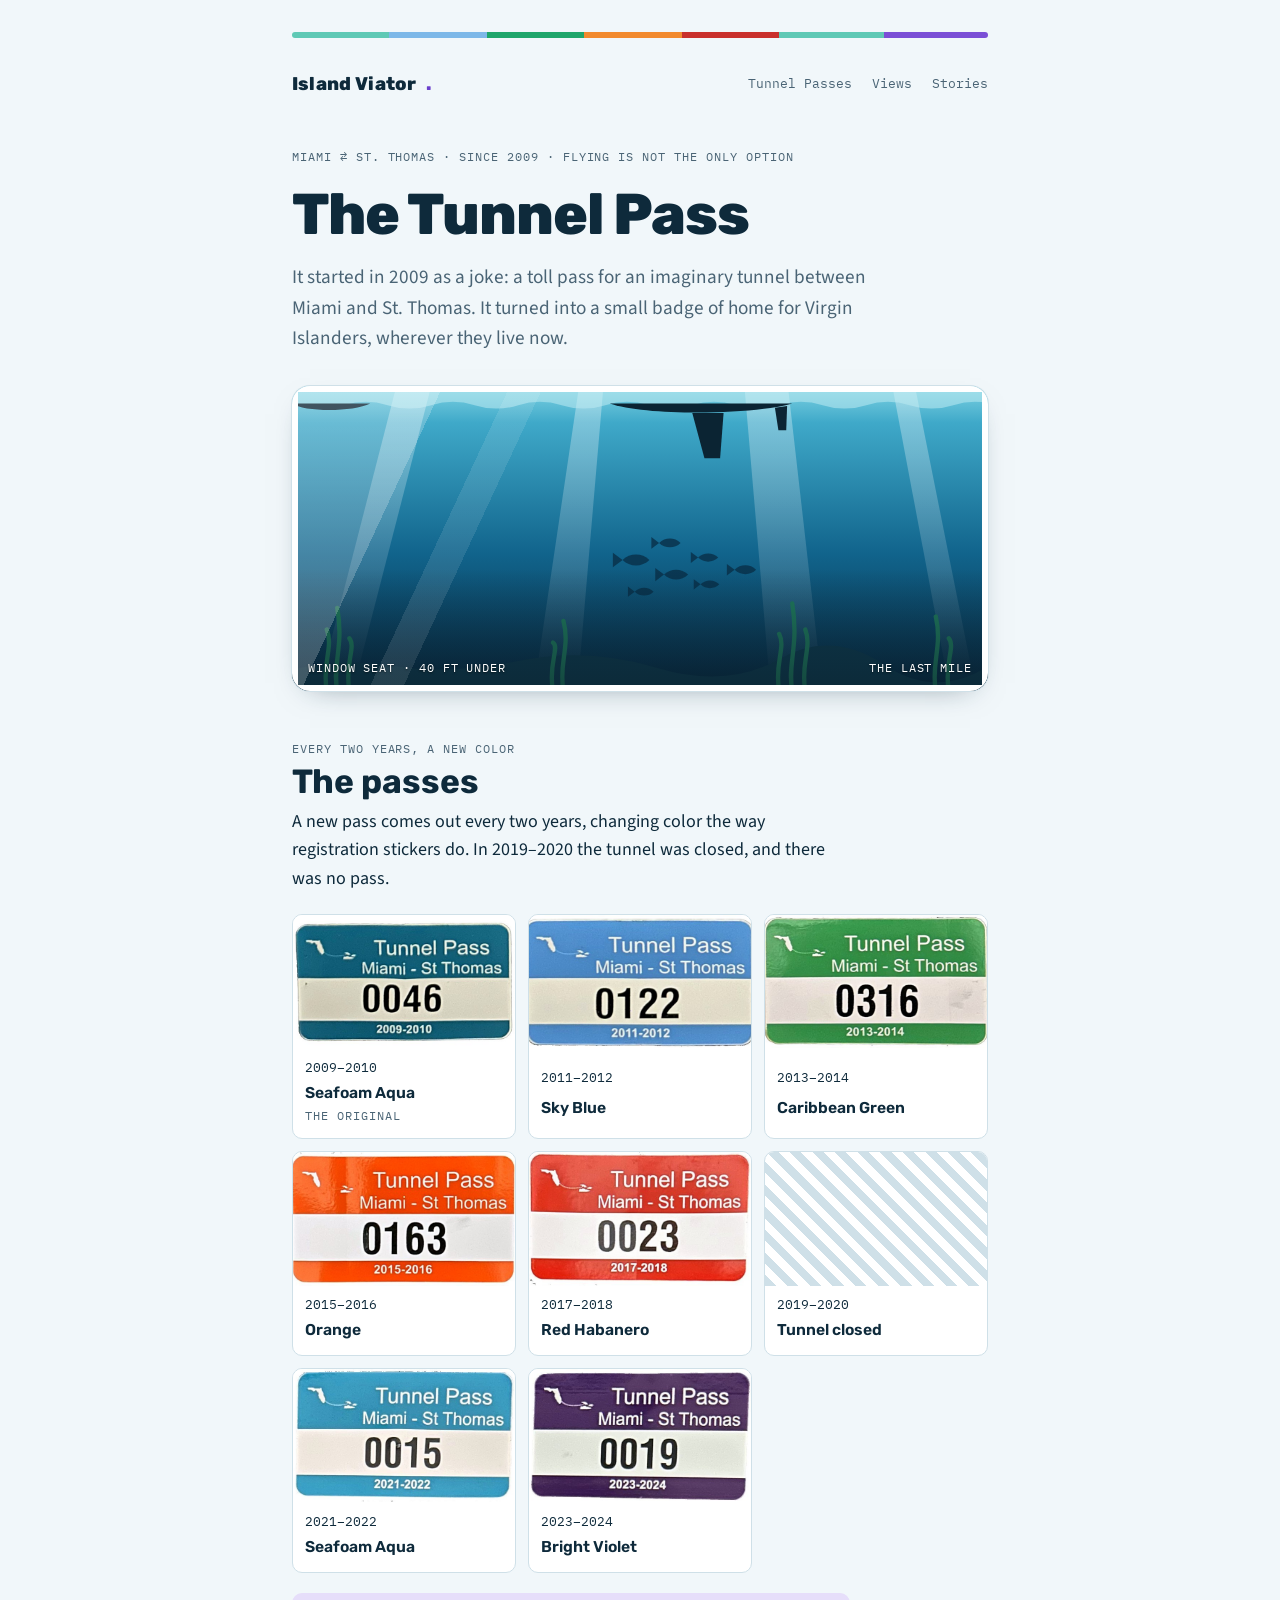
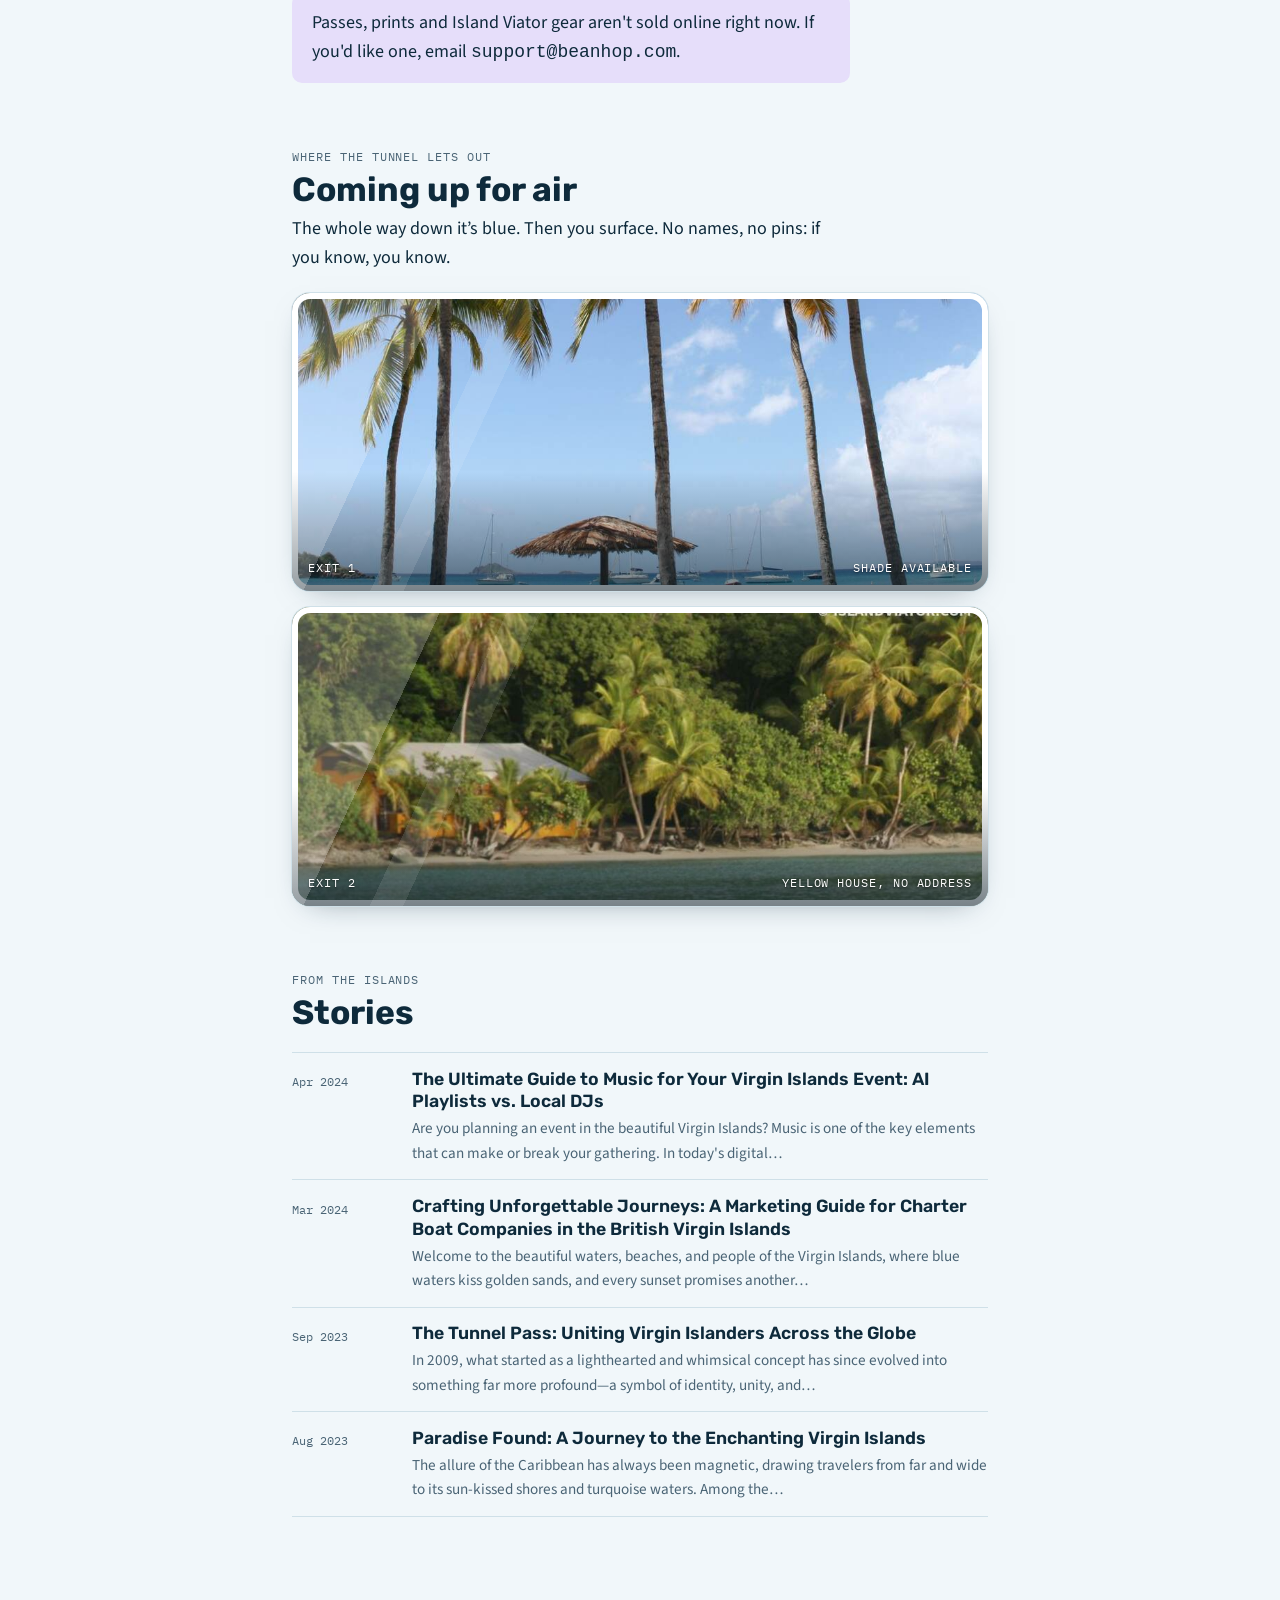
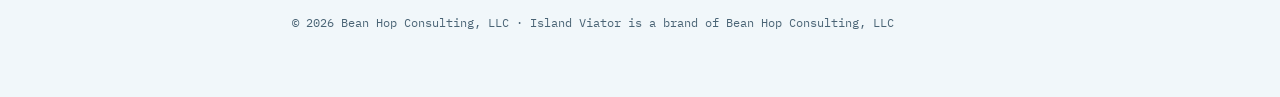
==== commit dbbef6e4: "Make the top window an underwater tunnel view (drawn, no photo) Co-Authored-By: Claude Opus 5.5 <nor" ====
--- a/index.html
+++ b/index.html
@@ -6,7 +6,7 @@
 <title>Island Viator</title><meta name="description" content="Travel and explore the Virgin Islands! Flying is not the only option. The Tunnel Pass, Miami to St. Thomas, and stories from St. Thomas, St. John and St. Croix."><link rel="preconnect" href="https://fonts.googleapis.com"><link rel="preconnect" href="https://fonts.gstatic.com" crossorigin><link rel="stylesheet" href="https://fonts.googleapis.com/css2?family=Rubik:wght@500;700;800&family=Source+Sans+3:ital,wght@0,400;0,600;1,400&family=IBM+Plex+Mono:wght@400;500&display=swap"><link rel="stylesheet" href="style.css">
 </head>
 <body>
-<div class="wrap"><div class="stripe" aria-hidden="true"></div><header class="top"><a class="brand" href="index.html" style="text-decoration:none;color:inherit">Island Viator<span>.</span></a><nav aria-label="Sections"><a href="index.html#passes">Tunnel Passes</a><a href="index.html#views">Views</a><a href="index.html#stories">Stories</a></nav></header><div class="iv-hero"><span class="label">Miami ⇄ St. Thomas · Since 2009 · Flying is not the only option</span><h1>The Tunnel Pass</h1><p>It started in 2009 as a joke: a toll pass for an imaginary tunnel between Miami and St. Thomas. It turned into a small badge of home for Virgin Islanders, wherever they live now.</p><figure class="view view-wide" data-src="images/views/open-water.jpg" role="img" aria-label="Open blue water from above, with a sailboat, a speedboat wake and a parasail"><div class="view-glass" aria-hidden="true"></div><figcaption><span>Window seat</span><span>The last mile</span></figcaption></figure></div><section id="passes"><div class="sec-head"><span class="label">Every two years, a new color</span><h2>The passes</h2><p>A new pass comes out every two years, changing color the way registration stickers do. In 2019–2020 the tunnel was closed, and there was no pass.</p></div><div class="passes"><div class="pass" style="--c:#5FC9B5"><img class="pass-img" src="images/passes/tunnel-pass-2009-2010.jpg" alt="2009–2010 Tunnel Pass, Seafoam Aqua" loading="lazy" width="640" height="380"><div class="pi"><span class="py">2009–2010</span><span class="pc">Seafoam Aqua</span><span class=label>The original</span></div></div><div class="pass" style="--c:#7DB8E8"><img class="pass-img" src="images/passes/tunnel-pass-2011-2012.jpg" alt="2011–2012 Tunnel Pass, Sky Blue" loading="lazy" width="640" height="380"><div class="pi"><span class="py">2011–2012</span><span class="pc">Sky Blue</span></div></div><div class="pass" style="--c:#1FA66B"><img class="pass-img" src="images/passes/tunnel-pass-2013-2014.jpg" alt="2013–2014 Tunnel Pass, Caribbean Green" loading="lazy" width="640" height="380"><div class="pi"><span class="py">2013–2014</span><span class="pc">Caribbean Green</span></div></div><div class="pass" style="--c:#F28A2E"><img class="pass-img" src="images/passes/tunnel-pass-2015-2016.jpg" alt="2015–2016 Tunnel Pass, Orange" loading="lazy" width="640" height="380"><div class="pi"><span class="py">2015–2016</span><span class="pc">Orange</span></div></div><div class="pass" style="--c:#C9302C"><img class="pass-img" src="images/passes/tunnel-pass-2017-2018.jpg" alt="2017–2018 Tunnel Pass, Red Habanero" loading="lazy" width="640" height="380"><div class="pi"><span class="py">2017–2018</span><span class="pc">Red Habanero</span></div></div><div class="pass closed"><div class="sw"></div><div class="pi"><span class="py">2019–2020</span><span class="pc">Tunnel closed</span></div></div><div class="pass" style="--c:#5FC9B5"><img class="pass-img" src="images/passes/tunnel-pass-2021-2022.jpg" alt="2021–2022 Tunnel Pass, Seafoam Aqua" loading="lazy" width="640" height="380"><div class="pi"><span class="py">2021–2022</span><span class="pc">Seafoam Aqua</span></div></div><div class="pass" style="--c:#7B4FD6"><img class="pass-img" src="images/passes/tunnel-pass-2023-2024.jpg" alt="2023–2024 Tunnel Pass, Bright Violet" loading="lazy" width="640" height="380"><div class="pi"><span class="py">2023–2024</span><span class="pc">Bright Violet</span></div></div></div><p class="note">Passes, prints and Island Viator gear aren't sold online right now. If you'd like one, email <code>support@beanhop.com</code>.</p></section><section id="views"><div class="sec-head"><span class="label">Out the tunnel window</span><h2>The view on the way</h2><p>No names, no pins. If you know, you know. Scroll slowly: the tunnel only lets you see a little at a time.</p></div><div class="views"><figure class="view view-strip" data-src="images/views/palms-and-moorings.jpg" role="img" aria-label="Tall coconut palms over a white-sand beach, a thatched umbrella and sailboats in turquoise water"><div class="view-glass" aria-hidden="true"></div><figcaption><span>Exit 1</span><span>Shade available</span></figcaption></figure><figure class="view view-strip" data-src="images/views/yellow-house-shore.jpg" role="img" aria-label="A yellow cottage tucked into palms on a quiet shoreline"><div class="view-glass" aria-hidden="true"></div><figcaption><span>Exit 2</span><span>Yellow house, no address</span></figcaption></figure></div></section><section id="stories"><div class="sec-head"><span class="label">From the islands</span><h2>Stories</h2></div><div class="posts"><a class="post-row" href="stories/the-ultimate-guide-to-music-for-your-virgin-islands-event-ai-playlists-vs-local-djs/index.html"><span class="pd">Apr 2024</span><span><span class="pt">The Ultimate Guide to Music for Your Virgin Islands Event: AI Playlists vs. Local DJs</span><span class="px">Are you planning an event in the beautiful Virgin Islands? Music is one of the key elements that can make or break your gathering. In today&#x27;s digital…</span></span></a><a class="post-row" href="stories/crafting-unforgettable-journeys-a-marketing-guide-for-charter-boat-companies-in-the-british-virgin-islands/index.html"><span class="pd">Mar 2024</span><span><span class="pt">Crafting Unforgettable Journeys: A Marketing Guide for Charter Boat Companies in the British Virgin Islands</span><span class="px">Welcome to the beautiful waters, beaches, and people of the Virgin Islands, where blue waters kiss golden sands, and every sunset promises another…</span></span></a><a class="post-row" href="stories/the-tunnel-pass-uniting-virgin-islanders-across-the-globe/index.html"><span class="pd">Sep 2023</span><span><span class="pt">The Tunnel Pass: Uniting Virgin Islanders Across the Globe</span><span class="px">In 2009, what started as a lighthearted and whimsical concept has since evolved into something far more profound—a symbol of identity, unity, and…</span></span></a><a class="post-row" href="stories/paradise-found-a-journey-to-the-enchanting-virgin-islands/index.html"><span class="pd">Aug 2023</span><span><span class="pt">Paradise Found: A Journey to the Enchanting Virgin Islands</span><span class="px">The allure of the Caribbean has always been magnetic, drawing travelers from far and wide to its sun-kissed shores and turquoise waters. Among the…</span></span></a></div></section><footer>© 2026 Bean Hop Consulting, LLC · Island Viator is a brand of Bean Hop Consulting, LLC</footer></div><script>document.querySelectorAll('img').forEach(function(i){var h=function(){i.remove()};if(i.complete&&i.naturalWidth===0)h();else i.addEventListener('error',h)});</script>
+<div class="wrap"><div class="stripe" aria-hidden="true"></div><header class="top"><a class="brand" href="index.html" style="text-decoration:none;color:inherit">Island Viator<span>.</span></a><nav aria-label="Sections"><a href="index.html#passes">Tunnel Passes</a><a href="index.html#views">Views</a><a href="index.html#stories">Stories</a></nav></header><div class="iv-hero"><span class="label">Miami ⇄ St. Thomas · Since 2009 · Flying is not the only option</span><h1>The Tunnel Pass</h1><p>It started in 2009 as a joke: a toll pass for an imaginary tunnel between Miami and St. Thomas. It turned into a small badge of home for Virgin Islanders, wherever they live now.</p><figure class="view view-wide sea" role="img" aria-label="Drawing of the view from an underwater tunnel: sunlight through blue water, boat hulls passing on the surface above, a school of fish, rising bubbles and swaying sea grass"><svg viewBox="0 0 800 350" preserveAspectRatio="xMidYMid slice" aria-hidden="true"><defs><linearGradient id="sea-w" x1="0" y1="0" x2="0" y2="1"><stop offset="0" stop-color="#7FD3E3"/><stop offset=".12" stop-color="#3FA9C9"/><stop offset=".55" stop-color="#11648C"/><stop offset="1" stop-color="#06263D"/></linearGradient><linearGradient id="sea-r" x1="0" y1="0" x2="0" y2="1"><stop offset="0" stop-color="#fff" stop-opacity=".35"/><stop offset="1" stop-color="#fff" stop-opacity="0"/></linearGradient></defs><rect width="800" height="350" fill="url(#sea-w)"/><g class="rays" fill="url(#sea-r)"><path d="M120 0h40l-90 350h-40z"/><path d="M330 0h28l-30 350h-50z" style="--d:2s"/><path d="M520 0h50l40 350h-60z" style="--d:4s"/><path d="M690 0h26l70 350h-30z" style="--d:1s"/></g><path class="surface" d="M-40 22q25-8 50 0t50 0 50 0 50 0 50 0 50 0 50 0 50 0 50 0 50 0 50 0 50 0 50 0 50 0 50 0 50 0 50 0 50 0V0H-40z" fill="#BDEBF3" opacity=".55"/><g class="hull"><path d="M250 20c40 14 160 14 210 0z" fill="#0B2433"/><path d="M345 31l14 52h18l4-52z" fill="#0B2433"/><path d="M440 25l4 26h9l1-28z" fill="#0B2433"/></g><g class="speed"><path d="M0 20c14 10 70 10 90 0z" fill="#0B2433"/><g class="wake" fill="#E8FAFF" opacity=".6"><circle cx="-10" cy="24" r="3"/><circle cx="-26" cy="27" r="2"/><circle cx="-44" cy="23" r="2.5"/><circle cx="-62" cy="28" r="1.5"/><circle cx="-80" cy="25" r="2"/></g></g><g class="school" opacity=".75"><g transform="translate(0 0) scale(1)"><path d="M0 0c6-6 16-6 22 0-6 6-16 6-22 0z"/><path d="M0 0l-8-6v12z"/></g><g transform="translate(30 -14) scale(0.8)"><path d="M0 0c6-6 16-6 22 0-6 6-16 6-22 0z"/><path d="M0 0l-8-6v12z"/></g><g transform="translate(34 12) scale(0.9)"><path d="M0 0c6-6 16-6 22 0-6 6-16 6-22 0z"/><path d="M0 0l-8-6v12z"/></g><g transform="translate(62 -2) scale(0.75)"><path d="M0 0c6-6 16-6 22 0-6 6-16 6-22 0z"/><path d="M0 0l-8-6v12z"/></g><g transform="translate(64 20) scale(0.7)"><path d="M0 0c6-6 16-6 22 0-6 6-16 6-22 0z"/><path d="M0 0l-8-6v12z"/></g><g transform="translate(92 8) scale(0.8)"><path d="M0 0c6-6 16-6 22 0-6 6-16 6-22 0z"/><path d="M0 0l-8-6v12z"/></g><g transform="translate(10 26) scale(0.7)"><path d="M0 0c6-6 16-6 22 0-6 6-16 6-22 0z"/><path d="M0 0l-8-6v12z"/></g></g><g class="bubbles" fill="none" stroke="#CFF4FB" stroke-width="1.2" opacity=".8"><circle class="bub" cx="90" cy="340" r="3" style="--d:0s;--t:7s"/><circle class="bub" cx="140" cy="340" r="2" style="--d:2.5s;--t:6s"/><circle class="bub" cx="420" cy="340" r="3.5" style="--d:1s;--t:8s"/><circle class="bub" cx="455" cy="340" r="2" style="--d:4s;--t:6.5s"/><circle class="bub" cx="610" cy="340" r="2.5" style="--d:3s;--t:7.5s"/><circle class="bub" cx="700" cy="340" r="3" style="--d:0.5s;--t:9s"/><circle class="bub" cx="250" cy="340" r="2" style="--d:5s;--t:6s"/></g><path d="M0 350v-24q60-14 120-4t140-6 160 8 140-10 120 6 120 2v28z" fill="#0E3A4E"/><g class="grass" fill="none" stroke="#1F7A5C" stroke-width="5" stroke-linecap="round"><path class="blade" style="--d:0s" d="M40 350c-6-30 8-50 0-70"/><path class="blade" style="--d:0.6s" d="M52 350c-6-30 8-50 0-95"/><path class="blade" style="--d:1.2s" d="M66 350c-6-30 8-50 0-60"/><path class="blade" style="--d:0.3s" d="M300 350c-6-30 8-50 0-55"/><path class="blade" style="--d:0.9s" d="M312 350c-6-30 8-50 0-80"/><path class="blade" style="--d:0.5s" d="M560 350c-6-30 8-50 0-65"/><path class="blade" style="--d:1.1s" d="M575 350c-6-30 8-50 0-100"/><path class="blade" style="--d:0s" d="M590 350c-6-30 8-50 0-70"/><path class="blade" style="--d:0.4s" d="M740 350c-6-30 8-50 0-85"/><path class="blade" style="--d:1s" d="M755 350c-6-30 8-50 0-60"/></g></svg><div class="view-glass" aria-hidden="true"></div><figcaption><span>Window seat · 40 ft under</span><span>The last mile</span></figcaption></figure></div><section id="passes"><div class="sec-head"><span class="label">Every two years, a new color</span><h2>The passes</h2><p>A new pass comes out every two years, changing color the way registration stickers do. In 2019–2020 the tunnel was closed, and there was no pass.</p></div><div class="passes"><div class="pass" style="--c:#5FC9B5"><img class="pass-img" src="images/passes/tunnel-pass-2009-2010.jpg" alt="2009–2010 Tunnel Pass, Seafoam Aqua" loading="lazy" width="640" height="380"><div class="pi"><span class="py">2009–2010</span><span class="pc">Seafoam Aqua</span><span class=label>The original</span></div></div><div class="pass" style="--c:#7DB8E8"><img class="pass-img" src="images/passes/tunnel-pass-2011-2012.jpg" alt="2011–2012 Tunnel Pass, Sky Blue" loading="lazy" width="640" height="380"><div class="pi"><span class="py">2011–2012</span><span class="pc">Sky Blue</span></div></div><div class="pass" style="--c:#1FA66B"><img class="pass-img" src="images/passes/tunnel-pass-2013-2014.jpg" alt="2013–2014 Tunnel Pass, Caribbean Green" loading="lazy" width="640" height="380"><div class="pi"><span class="py">2013–2014</span><span class="pc">Caribbean Green</span></div></div><div class="pass" style="--c:#F28A2E"><img class="pass-img" src="images/passes/tunnel-pass-2015-2016.jpg" alt="2015–2016 Tunnel Pass, Orange" loading="lazy" width="640" height="380"><div class="pi"><span class="py">2015–2016</span><span class="pc">Orange</span></div></div><div class="pass" style="--c:#C9302C"><img class="pass-img" src="images/passes/tunnel-pass-2017-2018.jpg" alt="2017–2018 Tunnel Pass, Red Habanero" loading="lazy" width="640" height="380"><div class="pi"><span class="py">2017–2018</span><span class="pc">Red Habanero</span></div></div><div class="pass closed"><div class="sw"></div><div class="pi"><span class="py">2019–2020</span><span class="pc">Tunnel closed</span></div></div><div class="pass" style="--c:#5FC9B5"><img class="pass-img" src="images/passes/tunnel-pass-2021-2022.jpg" alt="2021–2022 Tunnel Pass, Seafoam Aqua" loading="lazy" width="640" height="380"><div class="pi"><span class="py">2021–2022</span><span class="pc">Seafoam Aqua</span></div></div><div class="pass" style="--c:#7B4FD6"><img class="pass-img" src="images/passes/tunnel-pass-2023-2024.jpg" alt="2023–2024 Tunnel Pass, Bright Violet" loading="lazy" width="640" height="380"><div class="pi"><span class="py">2023–2024</span><span class="pc">Bright Violet</span></div></div></div><p class="note">Passes, prints and Island Viator gear aren't sold online right now. If you'd like one, email <code>support@beanhop.com</code>.</p></section><section id="views"><div class="sec-head"><span class="label">Where the tunnel lets out</span><h2>Coming up for air</h2><p>The whole way down it’s blue. Then you surface. No names, no pins: if you know, you know.</p></div><div class="views"><figure class="view view-strip" data-src="images/views/palms-and-moorings.jpg" role="img" aria-label="Tall coconut palms over a white-sand beach, a thatched umbrella and sailboats in turquoise water"><div class="view-glass" aria-hidden="true"></div><figcaption><span>Exit 1</span><span>Shade available</span></figcaption></figure><figure class="view view-strip" data-src="images/views/yellow-house-shore.jpg" role="img" aria-label="A yellow cottage tucked into palms on a quiet shoreline"><div class="view-glass" aria-hidden="true"></div><figcaption><span>Exit 2</span><span>Yellow house, no address</span></figcaption></figure></div></section><section id="stories"><div class="sec-head"><span class="label">From the islands</span><h2>Stories</h2></div><div class="posts"><a class="post-row" href="stories/the-ultimate-guide-to-music-for-your-virgin-islands-event-ai-playlists-vs-local-djs/index.html"><span class="pd">Apr 2024</span><span><span class="pt">The Ultimate Guide to Music for Your Virgin Islands Event: AI Playlists vs. Local DJs</span><span class="px">Are you planning an event in the beautiful Virgin Islands? Music is one of the key elements that can make or break your gathering. In today&#x27;s digital…</span></span></a><a class="post-row" href="stories/crafting-unforgettable-journeys-a-marketing-guide-for-charter-boat-companies-in-the-british-virgin-islands/index.html"><span class="pd">Mar 2024</span><span><span class="pt">Crafting Unforgettable Journeys: A Marketing Guide for Charter Boat Companies in the British Virgin Islands</span><span class="px">Welcome to the beautiful waters, beaches, and people of the Virgin Islands, where blue waters kiss golden sands, and every sunset promises another…</span></span></a><a class="post-row" href="stories/the-tunnel-pass-uniting-virgin-islanders-across-the-globe/index.html"><span class="pd">Sep 2023</span><span><span class="pt">The Tunnel Pass: Uniting Virgin Islanders Across the Globe</span><span class="px">In 2009, what started as a lighthearted and whimsical concept has since evolved into something far more profound—a symbol of identity, unity, and…</span></span></a><a class="post-row" href="stories/paradise-found-a-journey-to-the-enchanting-virgin-islands/index.html"><span class="pd">Aug 2023</span><span><span class="pt">Paradise Found: A Journey to the Enchanting Virgin Islands</span><span class="px">The allure of the Caribbean has always been magnetic, drawing travelers from far and wide to its sun-kissed shores and turquoise waters. Among the…</span></span></a></div></section><footer>© 2026 Bean Hop Consulting, LLC · Island Viator is a brand of Bean Hop Consulting, LLC</footer></div><script>document.querySelectorAll('img').forEach(function(i){var h=function(){i.remove()};if(i.complete&&i.naturalWidth===0)h();else i.addEventListener('error',h)});</script>
 <script>(function(){var v=[].slice.call(document.querySelectorAll('.view'));if(!v.length)return;var still=matchMedia('(prefers-reduced-motion: reduce)').matches;
 function load(e){if(e.dataset.src){e.style.backgroundImage='url("'+e.dataset.src+'")';e.removeAttribute('data-src');}}
 if('IntersectionObserver'in window){var io=new IntersectionObserver(function(es){es.forEach(function(x){if(x.isIntersecting){load(x.target);io.unobserve(x.target);}})},{rootMargin:'300px'});v.forEach(function(e){io.observe(e)})}else v.forEach(load);
--- a/style.css
+++ b/style.css
@@ -185,3 +185,25 @@
 .views { display: grid; gap: 1rem; }
 @media (max-width: 30rem) { .view-wide { aspect-ratio: 4 / 3; } .view-strip { aspect-ratio: 16 / 9; } }
 @media print { .view { display: none; } }
+
+/* Underwater tunnel window (drawn, not a photo) */
+.sea { background: #11648C; }
+.sea svg { position: absolute; inset: 0; width: 100%; height: 100%; display: block; }
+.sea .hull { transform: translateX(calc(45px + (50% - var(--pan)) * 1.2)); }
+.sea .view-glass { box-shadow: inset 0 0 0 6px var(--surface); }
+.sea .school path { fill: #082C44; }
+@media (prefers-reduced-motion: no-preference) {
+  .sea .rays path { animation: ray 6s ease-in-out infinite alternate; animation-delay: var(--d, 0s); }
+  .sea .surface { animation: swell 5s linear infinite; }
+  .sea .speed { animation: cross 14s linear -5s infinite; }
+  .sea .school { animation: swim 22s linear -9s infinite; }
+  .sea .bub { animation: rise var(--t) linear infinite; animation-delay: var(--d); }
+  .sea .blade { transform-box: fill-box; transform-origin: bottom; animation: sway 4s ease-in-out infinite alternate; animation-delay: var(--d); }
+}
+@keyframes ray { from { opacity: .35; } to { opacity: 1; } }
+@keyframes swell { to { transform: translateX(-100px); } }
+@keyframes cross { from { transform: translateX(900px); } to { transform: translateX(-200px); } }
+@keyframes swim { from { transform: translate(-160px, 210px) scale(1.4); } to { transform: translate(900px, 180px) scale(1.4); } }
+@keyframes rise { from { transform: translateY(0); opacity: 0; } 10% { opacity: 1; } to { transform: translateY(-320px); opacity: 0; } }
+@keyframes sway { from { transform: rotate(-6deg); } to { transform: rotate(6deg); } }
+.sea .school { transform: translate(380px, 200px) scale(1.4); }
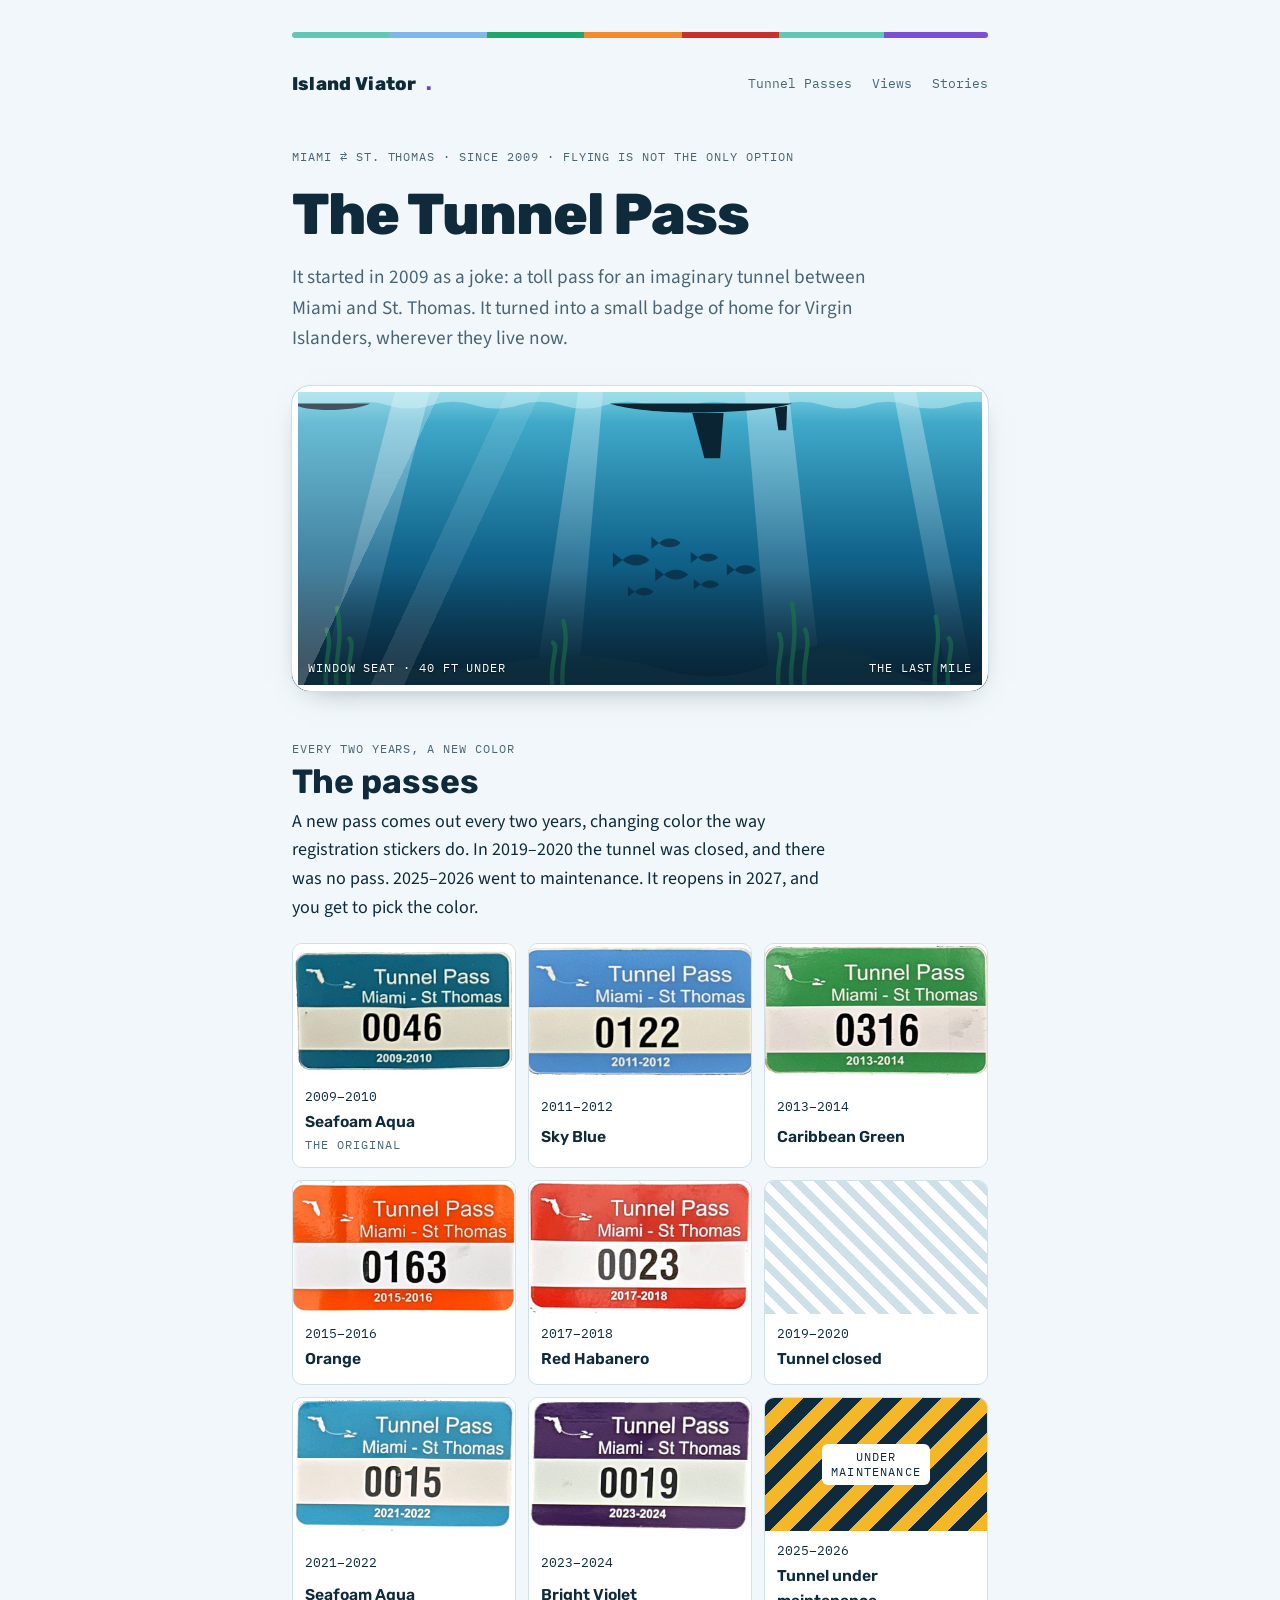
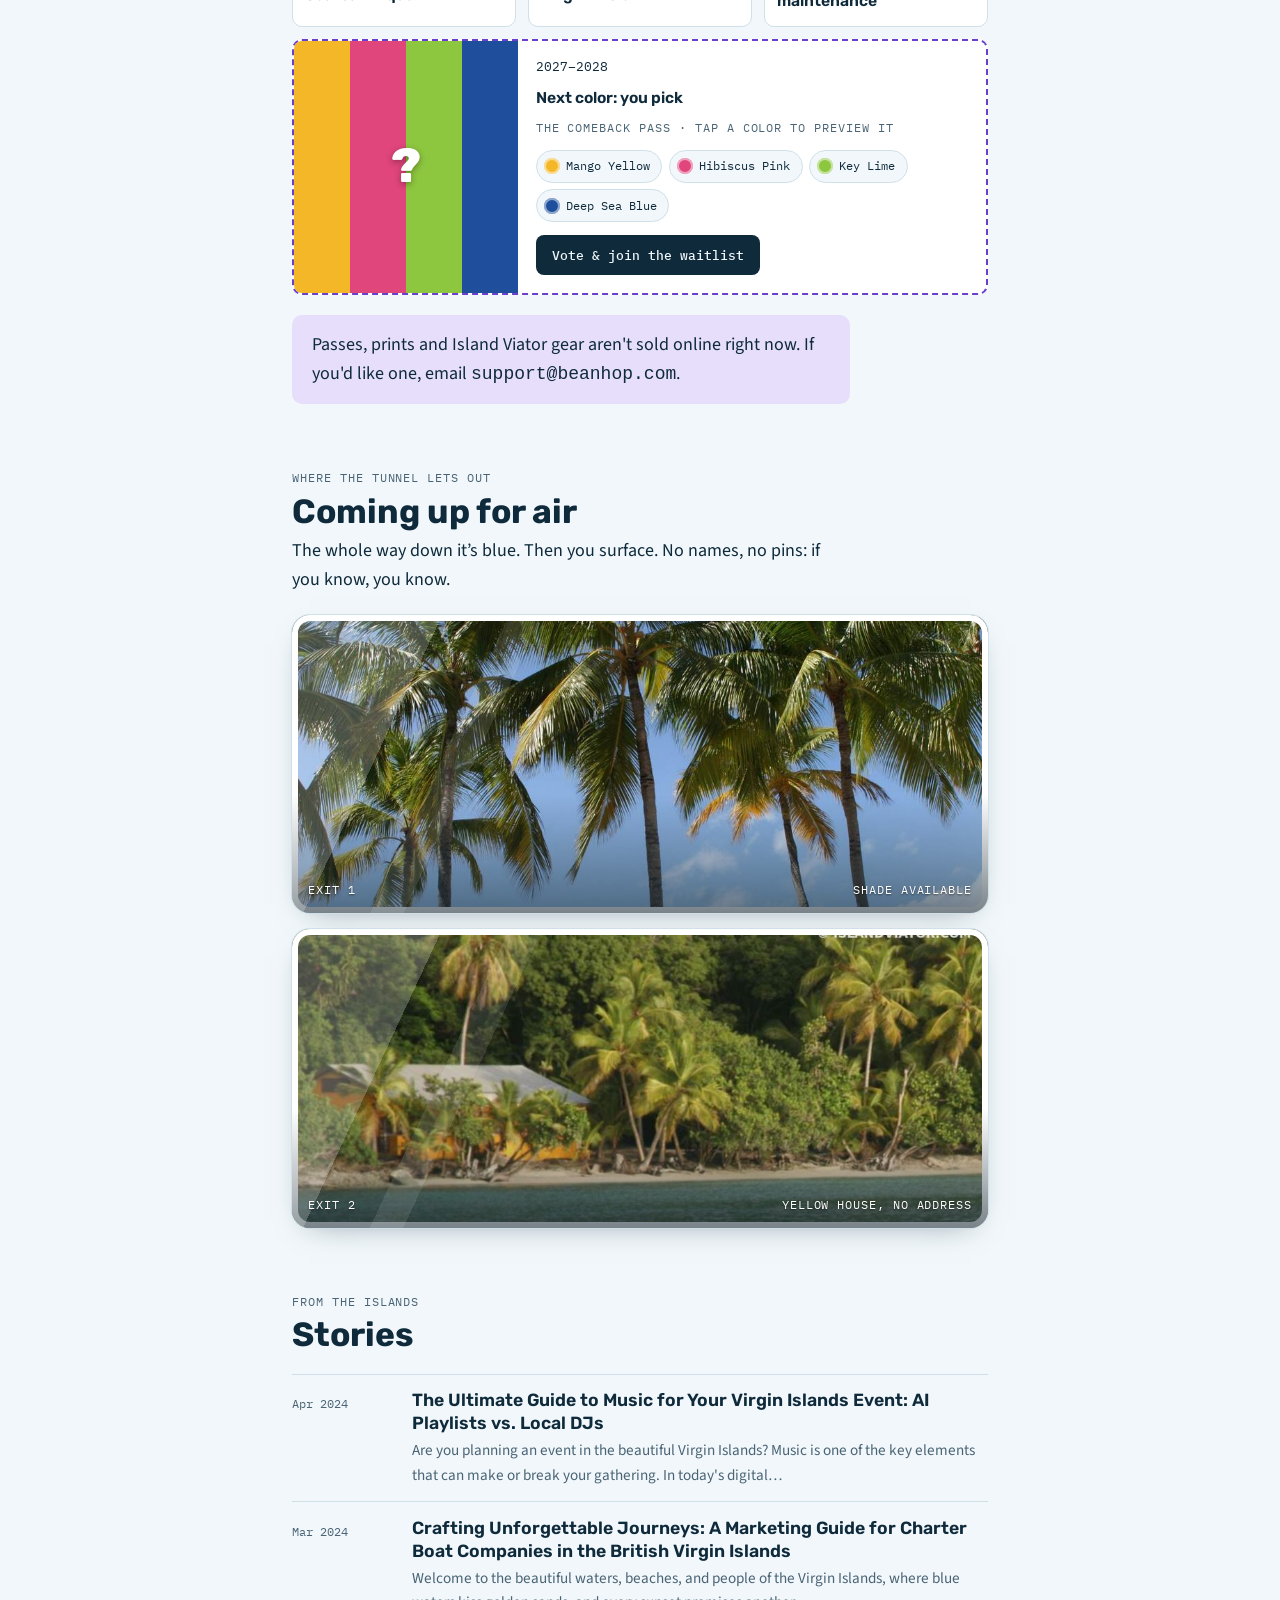
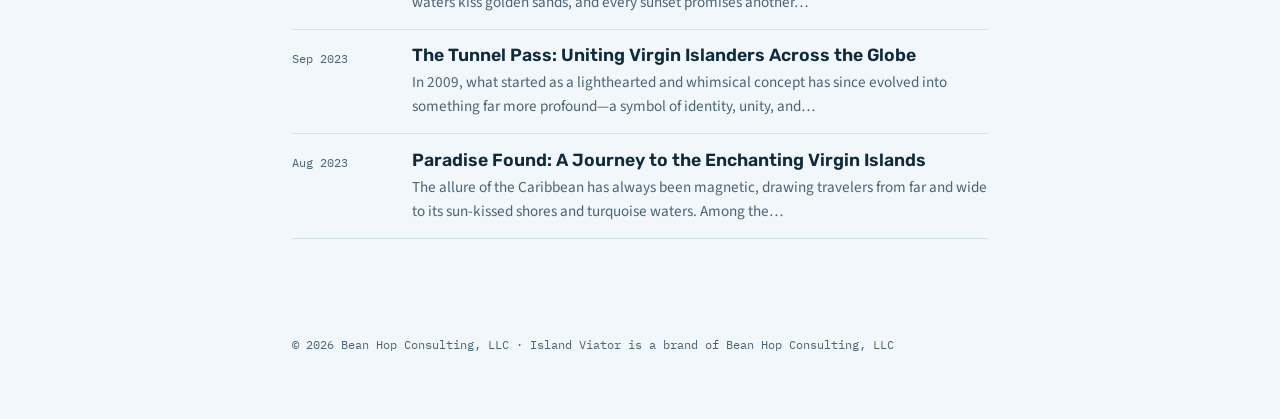
==== commit 081200d8: "Add 2025-26 maintenance card and 2027-28 color vote + waitlist Co-Authored-By: Claude Opus 5.5 <nore" ====
--- a/index.html
+++ b/index.html
@@ -6,12 +6,13 @@
 <title>Island Viator</title><meta name="description" content="Travel and explore the Virgin Islands! Flying is not the only option. The Tunnel Pass, Miami to St. Thomas, and stories from St. Thomas, St. John and St. Croix."><link rel="preconnect" href="https://fonts.googleapis.com"><link rel="preconnect" href="https://fonts.gstatic.com" crossorigin><link rel="stylesheet" href="https://fonts.googleapis.com/css2?family=Rubik:wght@500;700;800&family=Source+Sans+3:ital,wght@0,400;0,600;1,400&family=IBM+Plex+Mono:wght@400;500&display=swap"><link rel="stylesheet" href="style.css">
 </head>
 <body>
-<div class="wrap"><div class="stripe" aria-hidden="true"></div><header class="top"><a class="brand" href="index.html" style="text-decoration:none;color:inherit">Island Viator<span>.</span></a><nav aria-label="Sections"><a href="index.html#passes">Tunnel Passes</a><a href="index.html#views">Views</a><a href="index.html#stories">Stories</a></nav></header><div class="iv-hero"><span class="label">Miami ⇄ St. Thomas · Since 2009 · Flying is not the only option</span><h1>The Tunnel Pass</h1><p>It started in 2009 as a joke: a toll pass for an imaginary tunnel between Miami and St. Thomas. It turned into a small badge of home for Virgin Islanders, wherever they live now.</p><figure class="view view-wide sea" role="img" aria-label="Drawing of the view from an underwater tunnel: sunlight through blue water, boat hulls passing on the surface above, a school of fish, rising bubbles and swaying sea grass"><svg viewBox="0 0 800 350" preserveAspectRatio="xMidYMid slice" aria-hidden="true"><defs><linearGradient id="sea-w" x1="0" y1="0" x2="0" y2="1"><stop offset="0" stop-color="#7FD3E3"/><stop offset=".12" stop-color="#3FA9C9"/><stop offset=".55" stop-color="#11648C"/><stop offset="1" stop-color="#06263D"/></linearGradient><linearGradient id="sea-r" x1="0" y1="0" x2="0" y2="1"><stop offset="0" stop-color="#fff" stop-opacity=".35"/><stop offset="1" stop-color="#fff" stop-opacity="0"/></linearGradient></defs><rect width="800" height="350" fill="url(#sea-w)"/><g class="rays" fill="url(#sea-r)"><path d="M120 0h40l-90 350h-40z"/><path d="M330 0h28l-30 350h-50z" style="--d:2s"/><path d="M520 0h50l40 350h-60z" style="--d:4s"/><path d="M690 0h26l70 350h-30z" style="--d:1s"/></g><path class="surface" d="M-40 22q25-8 50 0t50 0 50 0 50 0 50 0 50 0 50 0 50 0 50 0 50 0 50 0 50 0 50 0 50 0 50 0 50 0 50 0 50 0V0H-40z" fill="#BDEBF3" opacity=".55"/><g class="hull"><path d="M250 20c40 14 160 14 210 0z" fill="#0B2433"/><path d="M345 31l14 52h18l4-52z" fill="#0B2433"/><path d="M440 25l4 26h9l1-28z" fill="#0B2433"/></g><g class="speed"><path d="M0 20c14 10 70 10 90 0z" fill="#0B2433"/><g class="wake" fill="#E8FAFF" opacity=".6"><circle cx="-10" cy="24" r="3"/><circle cx="-26" cy="27" r="2"/><circle cx="-44" cy="23" r="2.5"/><circle cx="-62" cy="28" r="1.5"/><circle cx="-80" cy="25" r="2"/></g></g><g class="school" opacity=".75"><g transform="translate(0 0) scale(1)"><path d="M0 0c6-6 16-6 22 0-6 6-16 6-22 0z"/><path d="M0 0l-8-6v12z"/></g><g transform="translate(30 -14) scale(0.8)"><path d="M0 0c6-6 16-6 22 0-6 6-16 6-22 0z"/><path d="M0 0l-8-6v12z"/></g><g transform="translate(34 12) scale(0.9)"><path d="M0 0c6-6 16-6 22 0-6 6-16 6-22 0z"/><path d="M0 0l-8-6v12z"/></g><g transform="translate(62 -2) scale(0.75)"><path d="M0 0c6-6 16-6 22 0-6 6-16 6-22 0z"/><path d="M0 0l-8-6v12z"/></g><g transform="translate(64 20) scale(0.7)"><path d="M0 0c6-6 16-6 22 0-6 6-16 6-22 0z"/><path d="M0 0l-8-6v12z"/></g><g transform="translate(92 8) scale(0.8)"><path d="M0 0c6-6 16-6 22 0-6 6-16 6-22 0z"/><path d="M0 0l-8-6v12z"/></g><g transform="translate(10 26) scale(0.7)"><path d="M0 0c6-6 16-6 22 0-6 6-16 6-22 0z"/><path d="M0 0l-8-6v12z"/></g></g><g class="bubbles" fill="none" stroke="#CFF4FB" stroke-width="1.2" opacity=".8"><circle class="bub" cx="90" cy="340" r="3" style="--d:0s;--t:7s"/><circle class="bub" cx="140" cy="340" r="2" style="--d:2.5s;--t:6s"/><circle class="bub" cx="420" cy="340" r="3.5" style="--d:1s;--t:8s"/><circle class="bub" cx="455" cy="340" r="2" style="--d:4s;--t:6.5s"/><circle class="bub" cx="610" cy="340" r="2.5" style="--d:3s;--t:7.5s"/><circle class="bub" cx="700" cy="340" r="3" style="--d:0.5s;--t:9s"/><circle class="bub" cx="250" cy="340" r="2" style="--d:5s;--t:6s"/></g><path d="M0 350v-24q60-14 120-4t140-6 160 8 140-10 120 6 120 2v28z" fill="#0E3A4E"/><g class="grass" fill="none" stroke="#1F7A5C" stroke-width="5" stroke-linecap="round"><path class="blade" style="--d:0s" d="M40 350c-6-30 8-50 0-70"/><path class="blade" style="--d:0.6s" d="M52 350c-6-30 8-50 0-95"/><path class="blade" style="--d:1.2s" d="M66 350c-6-30 8-50 0-60"/><path class="blade" style="--d:0.3s" d="M300 350c-6-30 8-50 0-55"/><path class="blade" style="--d:0.9s" d="M312 350c-6-30 8-50 0-80"/><path class="blade" style="--d:0.5s" d="M560 350c-6-30 8-50 0-65"/><path class="blade" style="--d:1.1s" d="M575 350c-6-30 8-50 0-100"/><path class="blade" style="--d:0s" d="M590 350c-6-30 8-50 0-70"/><path class="blade" style="--d:0.4s" d="M740 350c-6-30 8-50 0-85"/><path class="blade" style="--d:1s" d="M755 350c-6-30 8-50 0-60"/></g></svg><div class="view-glass" aria-hidden="true"></div><figcaption><span>Window seat · 40 ft under</span><span>The last mile</span></figcaption></figure></div><section id="passes"><div class="sec-head"><span class="label">Every two years, a new color</span><h2>The passes</h2><p>A new pass comes out every two years, changing color the way registration stickers do. In 2019–2020 the tunnel was closed, and there was no pass.</p></div><div class="passes"><div class="pass" style="--c:#5FC9B5"><img class="pass-img" src="images/passes/tunnel-pass-2009-2010.jpg" alt="2009–2010 Tunnel Pass, Seafoam Aqua" loading="lazy" width="640" height="380"><div class="pi"><span class="py">2009–2010</span><span class="pc">Seafoam Aqua</span><span class=label>The original</span></div></div><div class="pass" style="--c:#7DB8E8"><img class="pass-img" src="images/passes/tunnel-pass-2011-2012.jpg" alt="2011–2012 Tunnel Pass, Sky Blue" loading="lazy" width="640" height="380"><div class="pi"><span class="py">2011–2012</span><span class="pc">Sky Blue</span></div></div><div class="pass" style="--c:#1FA66B"><img class="pass-img" src="images/passes/tunnel-pass-2013-2014.jpg" alt="2013–2014 Tunnel Pass, Caribbean Green" loading="lazy" width="640" height="380"><div class="pi"><span class="py">2013–2014</span><span class="pc">Caribbean Green</span></div></div><div class="pass" style="--c:#F28A2E"><img class="pass-img" src="images/passes/tunnel-pass-2015-2016.jpg" alt="2015–2016 Tunnel Pass, Orange" loading="lazy" width="640" height="380"><div class="pi"><span class="py">2015–2016</span><span class="pc">Orange</span></div></div><div class="pass" style="--c:#C9302C"><img class="pass-img" src="images/passes/tunnel-pass-2017-2018.jpg" alt="2017–2018 Tunnel Pass, Red Habanero" loading="lazy" width="640" height="380"><div class="pi"><span class="py">2017–2018</span><span class="pc">Red Habanero</span></div></div><div class="pass closed"><div class="sw"></div><div class="pi"><span class="py">2019–2020</span><span class="pc">Tunnel closed</span></div></div><div class="pass" style="--c:#5FC9B5"><img class="pass-img" src="images/passes/tunnel-pass-2021-2022.jpg" alt="2021–2022 Tunnel Pass, Seafoam Aqua" loading="lazy" width="640" height="380"><div class="pi"><span class="py">2021–2022</span><span class="pc">Seafoam Aqua</span></div></div><div class="pass" style="--c:#7B4FD6"><img class="pass-img" src="images/passes/tunnel-pass-2023-2024.jpg" alt="2023–2024 Tunnel Pass, Bright Violet" loading="lazy" width="640" height="380"><div class="pi"><span class="py">2023–2024</span><span class="pc">Bright Violet</span></div></div></div><p class="note">Passes, prints and Island Viator gear aren't sold online right now. If you'd like one, email <code>support@beanhop.com</code>.</p></section><section id="views"><div class="sec-head"><span class="label">Where the tunnel lets out</span><h2>Coming up for air</h2><p>The whole way down it’s blue. Then you surface. No names, no pins: if you know, you know.</p></div><div class="views"><figure class="view view-strip" data-src="images/views/palms-and-moorings.jpg" role="img" aria-label="Tall coconut palms over a white-sand beach, a thatched umbrella and sailboats in turquoise water"><div class="view-glass" aria-hidden="true"></div><figcaption><span>Exit 1</span><span>Shade available</span></figcaption></figure><figure class="view view-strip" data-src="images/views/yellow-house-shore.jpg" role="img" aria-label="A yellow cottage tucked into palms on a quiet shoreline"><div class="view-glass" aria-hidden="true"></div><figcaption><span>Exit 2</span><span>Yellow house, no address</span></figcaption></figure></div></section><section id="stories"><div class="sec-head"><span class="label">From the islands</span><h2>Stories</h2></div><div class="posts"><a class="post-row" href="stories/the-ultimate-guide-to-music-for-your-virgin-islands-event-ai-playlists-vs-local-djs/index.html"><span class="pd">Apr 2024</span><span><span class="pt">The Ultimate Guide to Music for Your Virgin Islands Event: AI Playlists vs. Local DJs</span><span class="px">Are you planning an event in the beautiful Virgin Islands? Music is one of the key elements that can make or break your gathering. In today&#x27;s digital…</span></span></a><a class="post-row" href="stories/crafting-unforgettable-journeys-a-marketing-guide-for-charter-boat-companies-in-the-british-virgin-islands/index.html"><span class="pd">Mar 2024</span><span><span class="pt">Crafting Unforgettable Journeys: A Marketing Guide for Charter Boat Companies in the British Virgin Islands</span><span class="px">Welcome to the beautiful waters, beaches, and people of the Virgin Islands, where blue waters kiss golden sands, and every sunset promises another…</span></span></a><a class="post-row" href="stories/the-tunnel-pass-uniting-virgin-islanders-across-the-globe/index.html"><span class="pd">Sep 2023</span><span><span class="pt">The Tunnel Pass: Uniting Virgin Islanders Across the Globe</span><span class="px">In 2009, what started as a lighthearted and whimsical concept has since evolved into something far more profound—a symbol of identity, unity, and…</span></span></a><a class="post-row" href="stories/paradise-found-a-journey-to-the-enchanting-virgin-islands/index.html"><span class="pd">Aug 2023</span><span><span class="pt">Paradise Found: A Journey to the Enchanting Virgin Islands</span><span class="px">The allure of the Caribbean has always been magnetic, drawing travelers from far and wide to its sun-kissed shores and turquoise waters. Among the…</span></span></a></div></section><footer>© 2026 Bean Hop Consulting, LLC · Island Viator is a brand of Bean Hop Consulting, LLC</footer></div><script>document.querySelectorAll('img').forEach(function(i){var h=function(){i.remove()};if(i.complete&&i.naturalWidth===0)h();else i.addEventListener('error',h)});</script>
+<div class="wrap"><div class="stripe" aria-hidden="true"></div><header class="top"><a class="brand" href="index.html" style="text-decoration:none;color:inherit">Island Viator<span>.</span></a><nav aria-label="Sections"><a href="index.html#passes">Tunnel Passes</a><a href="index.html#views">Views</a><a href="index.html#stories">Stories</a></nav></header><div class="iv-hero"><span class="label">Miami ⇄ St. Thomas · Since 2009 · Flying is not the only option</span><h1>The Tunnel Pass</h1><p>It started in 2009 as a joke: a toll pass for an imaginary tunnel between Miami and St. Thomas. It turned into a small badge of home for Virgin Islanders, wherever they live now.</p><figure class="view view-wide sea" role="img" aria-label="Drawing of the view from an underwater tunnel: sunlight through blue water, boat hulls passing on the surface above, a school of fish, rising bubbles and swaying sea grass"><svg viewBox="0 0 800 350" preserveAspectRatio="xMidYMid slice" aria-hidden="true"><defs><linearGradient id="sea-w" x1="0" y1="0" x2="0" y2="1"><stop offset="0" stop-color="#7FD3E3"/><stop offset=".12" stop-color="#3FA9C9"/><stop offset=".55" stop-color="#11648C"/><stop offset="1" stop-color="#06263D"/></linearGradient><linearGradient id="sea-r" x1="0" y1="0" x2="0" y2="1"><stop offset="0" stop-color="#fff" stop-opacity=".35"/><stop offset="1" stop-color="#fff" stop-opacity="0"/></linearGradient></defs><rect width="800" height="350" fill="url(#sea-w)"/><g class="rays" fill="url(#sea-r)"><path d="M120 0h40l-90 350h-40z"/><path d="M330 0h28l-30 350h-50z" style="--d:2s"/><path d="M520 0h50l40 350h-60z" style="--d:4s"/><path d="M690 0h26l70 350h-30z" style="--d:1s"/></g><path class="surface" d="M-40 22q25-8 50 0t50 0 50 0 50 0 50 0 50 0 50 0 50 0 50 0 50 0 50 0 50 0 50 0 50 0 50 0 50 0 50 0 50 0V0H-40z" fill="#BDEBF3" opacity=".55"/><g class="hull"><path d="M250 20c40 14 160 14 210 0z" fill="#0B2433"/><path d="M345 31l14 52h18l4-52z" fill="#0B2433"/><path d="M440 25l4 26h9l1-28z" fill="#0B2433"/></g><g class="speed"><path d="M0 20c14 10 70 10 90 0z" fill="#0B2433"/><g class="wake" fill="#E8FAFF" opacity=".6"><circle cx="-10" cy="24" r="3"/><circle cx="-26" cy="27" r="2"/><circle cx="-44" cy="23" r="2.5"/><circle cx="-62" cy="28" r="1.5"/><circle cx="-80" cy="25" r="2"/></g></g><g class="school" opacity=".75"><g transform="translate(0 0) scale(1)"><path d="M0 0c6-6 16-6 22 0-6 6-16 6-22 0z"/><path d="M0 0l-8-6v12z"/></g><g transform="translate(30 -14) scale(0.8)"><path d="M0 0c6-6 16-6 22 0-6 6-16 6-22 0z"/><path d="M0 0l-8-6v12z"/></g><g transform="translate(34 12) scale(0.9)"><path d="M0 0c6-6 16-6 22 0-6 6-16 6-22 0z"/><path d="M0 0l-8-6v12z"/></g><g transform="translate(62 -2) scale(0.75)"><path d="M0 0c6-6 16-6 22 0-6 6-16 6-22 0z"/><path d="M0 0l-8-6v12z"/></g><g transform="translate(64 20) scale(0.7)"><path d="M0 0c6-6 16-6 22 0-6 6-16 6-22 0z"/><path d="M0 0l-8-6v12z"/></g><g transform="translate(92 8) scale(0.8)"><path d="M0 0c6-6 16-6 22 0-6 6-16 6-22 0z"/><path d="M0 0l-8-6v12z"/></g><g transform="translate(10 26) scale(0.7)"><path d="M0 0c6-6 16-6 22 0-6 6-16 6-22 0z"/><path d="M0 0l-8-6v12z"/></g></g><g class="bubbles" fill="none" stroke="#CFF4FB" stroke-width="1.2" opacity=".8"><circle class="bub" cx="90" cy="340" r="3" style="--d:0s;--t:7s"/><circle class="bub" cx="140" cy="340" r="2" style="--d:2.5s;--t:6s"/><circle class="bub" cx="420" cy="340" r="3.5" style="--d:1s;--t:8s"/><circle class="bub" cx="455" cy="340" r="2" style="--d:4s;--t:6.5s"/><circle class="bub" cx="610" cy="340" r="2.5" style="--d:3s;--t:7.5s"/><circle class="bub" cx="700" cy="340" r="3" style="--d:0.5s;--t:9s"/><circle class="bub" cx="250" cy="340" r="2" style="--d:5s;--t:6s"/></g><path d="M0 350v-24q60-14 120-4t140-6 160 8 140-10 120 6 120 2v28z" fill="#0E3A4E"/><g class="grass" fill="none" stroke="#1F7A5C" stroke-width="5" stroke-linecap="round"><path class="blade" style="--d:0s" d="M40 350c-6-30 8-50 0-70"/><path class="blade" style="--d:0.6s" d="M52 350c-6-30 8-50 0-95"/><path class="blade" style="--d:1.2s" d="M66 350c-6-30 8-50 0-60"/><path class="blade" style="--d:0.3s" d="M300 350c-6-30 8-50 0-55"/><path class="blade" style="--d:0.9s" d="M312 350c-6-30 8-50 0-80"/><path class="blade" style="--d:0.5s" d="M560 350c-6-30 8-50 0-65"/><path class="blade" style="--d:1.1s" d="M575 350c-6-30 8-50 0-100"/><path class="blade" style="--d:0s" d="M590 350c-6-30 8-50 0-70"/><path class="blade" style="--d:0.4s" d="M740 350c-6-30 8-50 0-85"/><path class="blade" style="--d:1s" d="M755 350c-6-30 8-50 0-60"/></g></svg><div class="view-glass" aria-hidden="true"></div><figcaption><span>Window seat · 40 ft under</span><span>The last mile</span></figcaption></figure></div><section id="passes"><div class="sec-head"><span class="label">Every two years, a new color</span><h2>The passes</h2><p>A new pass comes out every two years, changing color the way registration stickers do. In 2019–2020 the tunnel was closed, and there was no pass. 2025–2026 went to maintenance. It reopens in 2027, and you get to pick the color.</p></div><div class="passes"><div class="pass" style="--c:#5FC9B5"><img class="pass-img" src="images/passes/tunnel-pass-2009-2010.jpg" alt="2009–2010 Tunnel Pass, Seafoam Aqua" loading="lazy" width="640" height="380"><div class="pi"><span class="py">2009–2010</span><span class="pc">Seafoam Aqua</span><span class=label>The original</span></div></div><div class="pass" style="--c:#7DB8E8"><img class="pass-img" src="images/passes/tunnel-pass-2011-2012.jpg" alt="2011–2012 Tunnel Pass, Sky Blue" loading="lazy" width="640" height="380"><div class="pi"><span class="py">2011–2012</span><span class="pc">Sky Blue</span></div></div><div class="pass" style="--c:#1FA66B"><img class="pass-img" src="images/passes/tunnel-pass-2013-2014.jpg" alt="2013–2014 Tunnel Pass, Caribbean Green" loading="lazy" width="640" height="380"><div class="pi"><span class="py">2013–2014</span><span class="pc">Caribbean Green</span></div></div><div class="pass" style="--c:#F28A2E"><img class="pass-img" src="images/passes/tunnel-pass-2015-2016.jpg" alt="2015–2016 Tunnel Pass, Orange" loading="lazy" width="640" height="380"><div class="pi"><span class="py">2015–2016</span><span class="pc">Orange</span></div></div><div class="pass" style="--c:#C9302C"><img class="pass-img" src="images/passes/tunnel-pass-2017-2018.jpg" alt="2017–2018 Tunnel Pass, Red Habanero" loading="lazy" width="640" height="380"><div class="pi"><span class="py">2017–2018</span><span class="pc">Red Habanero</span></div></div><div class="pass closed"><div class="sw"></div><div class="pi"><span class="py">2019–2020</span><span class="pc">Tunnel closed</span></div></div><div class="pass" style="--c:#5FC9B5"><img class="pass-img" src="images/passes/tunnel-pass-2021-2022.jpg" alt="2021–2022 Tunnel Pass, Seafoam Aqua" loading="lazy" width="640" height="380"><div class="pi"><span class="py">2021–2022</span><span class="pc">Seafoam Aqua</span></div></div><div class="pass" style="--c:#7B4FD6"><img class="pass-img" src="images/passes/tunnel-pass-2023-2024.jpg" alt="2023–2024 Tunnel Pass, Bright Violet" loading="lazy" width="640" height="380"><div class="pi"><span class="py">2023–2024</span><span class="pc">Bright Violet</span></div></div><div class="pass closed maint"><div class="sw"><span class="sign">Under<br>maintenance</span></div><div class="pi"><span class="py">2025–2026</span><span class="pc">Tunnel under maintenance</span></div></div><div class="pass next" id="next-pass"><div class="sw next-sw" aria-hidden="true"><span>?</span></div><div class="pi"><span class="py">2027–2028</span><span class="pc">Next color: you pick</span><span class="label">The comeback pass · tap a color to preview it</span><fieldset class="picks"><legend class="sr">Preview a 2027–2028 color</legend><label class="pick" style="--c:#F4B728"><input type="radio" name="next-color" value="Mango Yellow"><span class="dot" aria-hidden="true"></span><span>Mango Yellow</span></label><label class="pick" style="--c:#E0457B"><input type="radio" name="next-color" value="Hibiscus Pink"><span class="dot" aria-hidden="true"></span><span>Hibiscus Pink</span></label><label class="pick" style="--c:#8DC63F"><input type="radio" name="next-color" value="Key Lime"><span class="dot" aria-hidden="true"></span><span>Key Lime</span></label><label class="pick" style="--c:#1E4E9C"><input type="radio" name="next-color" value="Deep Sea Blue"><span class="dot" aria-hidden="true"></span><span>Deep Sea Blue</span></label></fieldset><a class="vote" id="vote-link" href="https://form.jotform.com/262777072169063" target="_blank" rel="noopener">Vote &amp; join the waitlist</a></div></div></div><p class="note">Passes, prints and Island Viator gear aren't sold online right now. If you'd like one, email <code>support@beanhop.com</code>.</p></section><section id="views"><div class="sec-head"><span class="label">Where the tunnel lets out</span><h2>Coming up for air</h2><p>The whole way down it’s blue. Then you surface. No names, no pins: if you know, you know.</p></div><div class="views"><figure class="view view-strip" data-src="images/views/palms-and-moorings.jpg" role="img" aria-label="Tall coconut palms over a white-sand beach, a thatched umbrella and sailboats in turquoise water"><div class="view-glass" aria-hidden="true"></div><figcaption><span>Exit 1</span><span>Shade available</span></figcaption></figure><figure class="view view-strip" data-src="images/views/yellow-house-shore.jpg" role="img" aria-label="A yellow cottage tucked into palms on a quiet shoreline"><div class="view-glass" aria-hidden="true"></div><figcaption><span>Exit 2</span><span>Yellow house, no address</span></figcaption></figure></div></section><section id="stories"><div class="sec-head"><span class="label">From the islands</span><h2>Stories</h2></div><div class="posts"><a class="post-row" href="stories/the-ultimate-guide-to-music-for-your-virgin-islands-event-ai-playlists-vs-local-djs/index.html"><span class="pd">Apr 2024</span><span><span class="pt">The Ultimate Guide to Music for Your Virgin Islands Event: AI Playlists vs. Local DJs</span><span class="px">Are you planning an event in the beautiful Virgin Islands? Music is one of the key elements that can make or break your gathering. In today&#x27;s digital…</span></span></a><a class="post-row" href="stories/crafting-unforgettable-journeys-a-marketing-guide-for-charter-boat-companies-in-the-british-virgin-islands/index.html"><span class="pd">Mar 2024</span><span><span class="pt">Crafting Unforgettable Journeys: A Marketing Guide for Charter Boat Companies in the British Virgin Islands</span><span class="px">Welcome to the beautiful waters, beaches, and people of the Virgin Islands, where blue waters kiss golden sands, and every sunset promises another…</span></span></a><a class="post-row" href="stories/the-tunnel-pass-uniting-virgin-islanders-across-the-globe/index.html"><span class="pd">Sep 2023</span><span><span class="pt">The Tunnel Pass: Uniting Virgin Islanders Across the Globe</span><span class="px">In 2009, what started as a lighthearted and whimsical concept has since evolved into something far more profound—a symbol of identity, unity, and…</span></span></a><a class="post-row" href="stories/paradise-found-a-journey-to-the-enchanting-virgin-islands/index.html"><span class="pd">Aug 2023</span><span><span class="pt">Paradise Found: A Journey to the Enchanting Virgin Islands</span><span class="px">The allure of the Caribbean has always been magnetic, drawing travelers from far and wide to its sun-kissed shores and turquoise waters. Among the…</span></span></a></div></section><footer>© 2026 Bean Hop Consulting, LLC · Island Viator is a brand of Bean Hop Consulting, LLC</footer></div><script>document.querySelectorAll('img').forEach(function(i){var h=function(){i.remove()};if(i.complete&&i.naturalWidth===0)h();else i.addEventListener('error',h)});</script>
 <script>(function(){var v=[].slice.call(document.querySelectorAll('.view'));if(!v.length)return;var still=matchMedia('(prefers-reduced-motion: reduce)').matches;
 function load(e){if(e.dataset.src){e.style.backgroundImage='url("'+e.dataset.src+'")';e.removeAttribute('data-src');}}
 if('IntersectionObserver'in window){var io=new IntersectionObserver(function(es){es.forEach(function(x){if(x.isIntersecting){load(x.target);io.unobserve(x.target);}})},{rootMargin:'300px'});v.forEach(function(e){io.observe(e)})}else v.forEach(load);
 v.forEach(function(e){e.addEventListener('contextmenu',function(ev){ev.preventDefault()});e.addEventListener('dragstart',function(ev){ev.preventDefault()})});
 if(still)return;var tick=false;function pan(){tick=false;var h=innerHeight;v.forEach(function(e){var r=e.getBoundingClientRect();if(r.bottom<0||r.top>h)return;var t=(h-r.top)/(h+r.height);t=Math.max(0,Math.min(1,t));e.style.setProperty('--pan',(t*100).toFixed(1)+'%');})}
 addEventListener('scroll',function(){if(!tick){tick=true;requestAnimationFrame(pan)}},{passive:true});addEventListener('resize',pan);pan();})();</script>
+<script>(function(){var a=document.getElementById('vote-link'),sw=document.querySelector('.next-sw');if(!a)return;document.querySelectorAll('input[name="next-color"]').forEach(function(r){r.addEventListener('change',function(){var c=r.parentNode.style.getPropertyValue('--c');sw.style.background=c;sw.classList.add('chosen');});});})();</script>
 </body>
 </html>
--- a/style.css
+++ b/style.css
@@ -207,3 +207,22 @@
 @keyframes rise { from { transform: translateY(0); opacity: 0; } 10% { opacity: 1; } to { transform: translateY(-320px); opacity: 0; } }
 @keyframes sway { from { transform: rotate(-6deg); } to { transform: rotate(6deg); } }
 .sea .school { transform: translate(380px, 200px) scale(1.4); }
+
+/* 2025–26 maintenance gap and the 2027–28 vote card */
+.pass.maint .sw { display: grid; place-items: center; background: repeating-linear-gradient(-45deg, #F4B728 0 14px, #0E2A3B 14px 28px); }
+.pass.maint .sign { font-family: var(--mono); font-size: .72rem; letter-spacing: .1em; text-transform: uppercase; text-align: center; background: var(--surface); color: var(--ink); padding: .35rem .6rem; border-radius: 6px; line-height: 1.3; }
+.pass.next { grid-column: 1 / -1; grid-template-columns: minmax(9rem, 14rem) 1fr; border: 2px dashed var(--accent); }
+.pass.next .sw { height: auto; min-height: 100%; aspect-ratio: auto; display: grid; place-items: center; background: repeating-linear-gradient(90deg, #F4B728 0 25%, #E0457B 25% 50%, #8DC63F 50% 75%, #1E4E9C 75% 100%); transition: background .3s; }
+.pass.next .sw span { font-family: var(--display); font-weight: 800; font-size: 3rem; color: #fff; text-shadow: 0 2px 6px rgba(0,0,0,.35); }
+.pass.next .sw.chosen span { opacity: 0; }
+.pass.next .pi { gap: .5rem; padding: 1rem 1.1rem 1.1rem; }
+.picks { border: 0; margin: .25rem 0 0; padding: 0; display: flex; flex-wrap: wrap; gap: .4rem; }
+.sr { position: absolute; width: 1px; height: 1px; overflow: hidden; clip: rect(0 0 0 0); }
+.pick { display: inline-flex; align-items: center; gap: .4rem; font-family: var(--mono); font-size: .78rem; padding: .35rem .7rem .35rem .45rem; border: 1px solid var(--line); border-radius: 999px; cursor: pointer; background: var(--bg); }
+.pick input { position: absolute; opacity: 0; }
+.pick .dot { width: 1rem; height: 1rem; border-radius: 50%; background: var(--c); box-shadow: inset 0 0 0 2px rgba(255,255,255,.5); }
+.pick:has(input:checked) { border-color: var(--ink); box-shadow: 0 0 0 1px var(--ink); }
+.pick:has(input:focus-visible) { outline: 2px solid var(--accent); outline-offset: 2px; }
+.vote { justify-self: start; margin-top: .3rem; font-family: var(--mono); font-size: .82rem; font-weight: 500; padding: .6rem 1rem; border-radius: 8px; background: var(--ink); color: var(--bg); text-decoration: none; }
+.vote:hover { background: var(--accent); color: #fff; }
+@media (max-width: 30rem) { .pass.next { grid-template-columns: 1fr; } .pass.next .sw { min-height: 6rem; } }
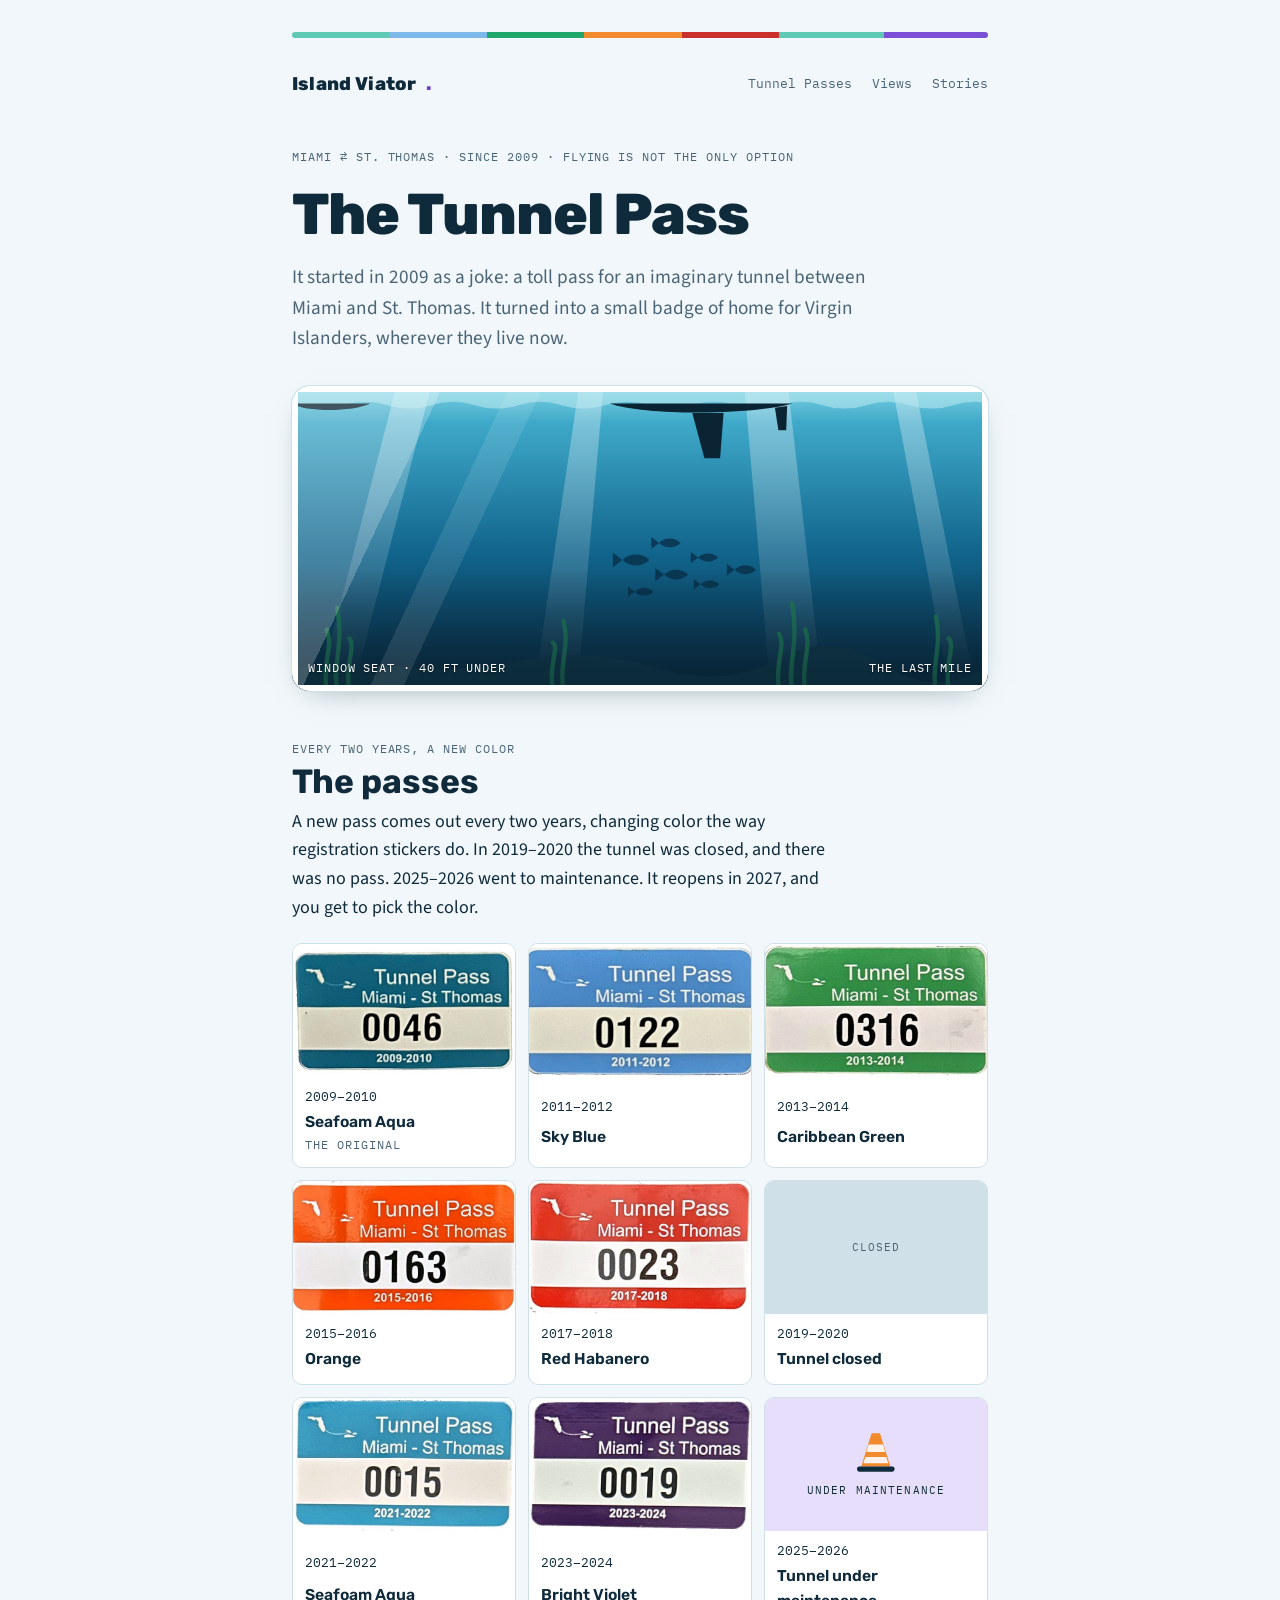
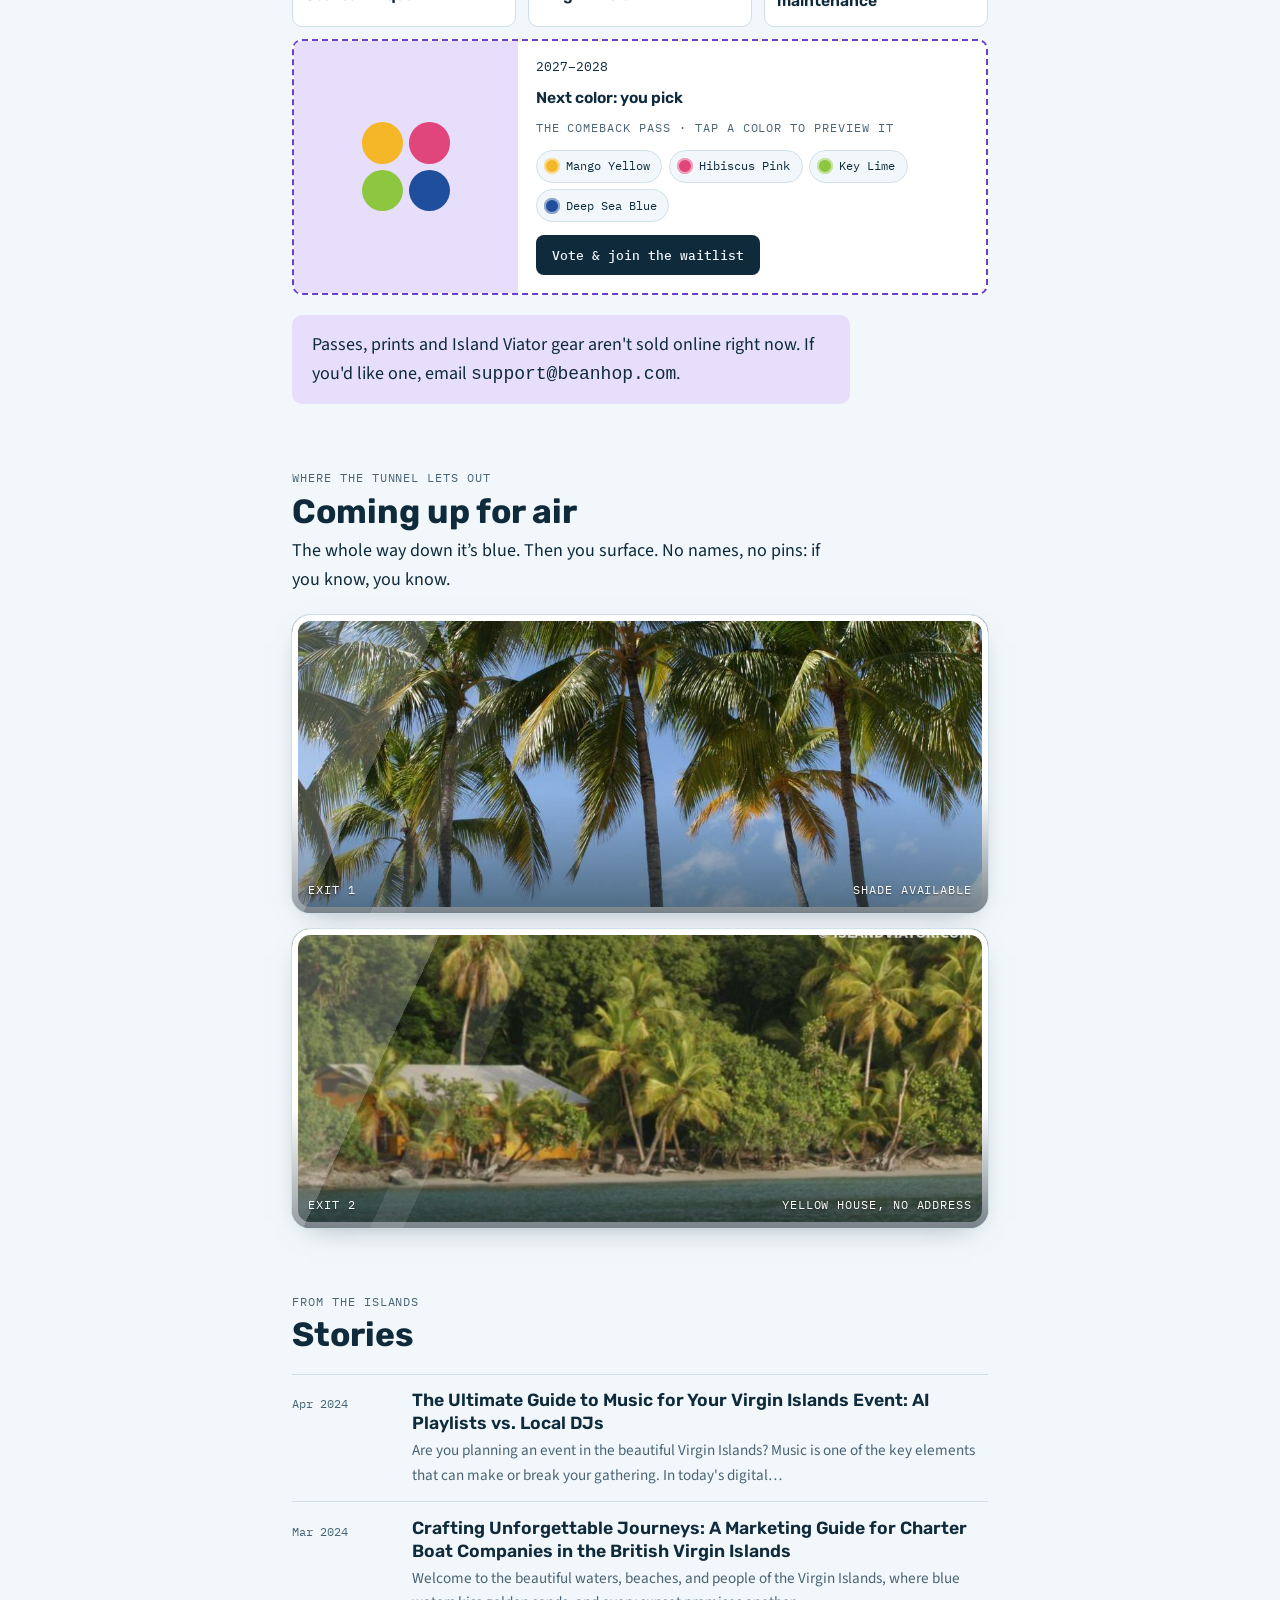
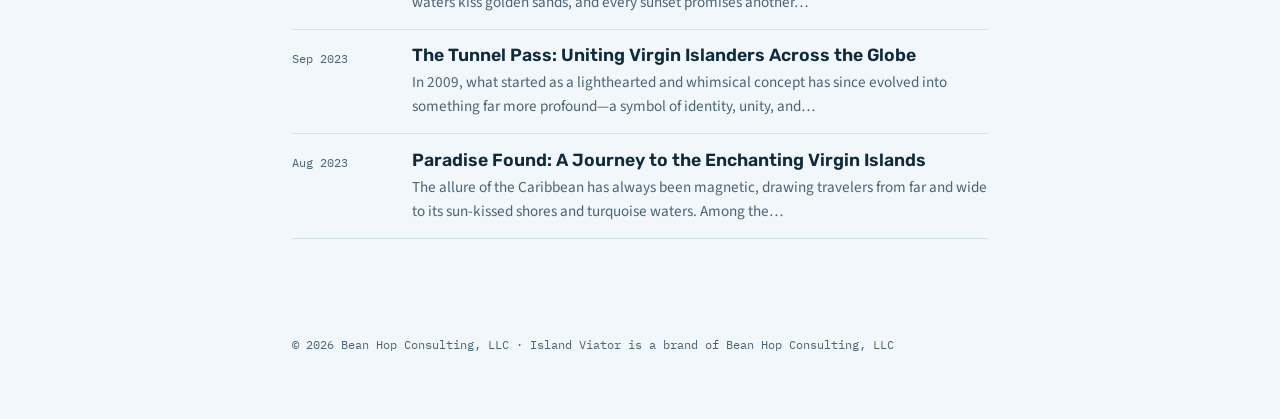
==== commit 21216e76: "Replace striped panels with calm solid ones Co-Authored-By: Claude Opus 5.5 <noreply@anthropic.com> " ====
--- a/index.html
+++ b/index.html
@@ -6,7 +6,7 @@
 <title>Island Viator</title><meta name="description" content="Travel and explore the Virgin Islands! Flying is not the only option. The Tunnel Pass, Miami to St. Thomas, and stories from St. Thomas, St. John and St. Croix."><link rel="preconnect" href="https://fonts.googleapis.com"><link rel="preconnect" href="https://fonts.gstatic.com" crossorigin><link rel="stylesheet" href="https://fonts.googleapis.com/css2?family=Rubik:wght@500;700;800&family=Source+Sans+3:ital,wght@0,400;0,600;1,400&family=IBM+Plex+Mono:wght@400;500&display=swap"><link rel="stylesheet" href="style.css">
 </head>
 <body>
-<div class="wrap"><div class="stripe" aria-hidden="true"></div><header class="top"><a class="brand" href="index.html" style="text-decoration:none;color:inherit">Island Viator<span>.</span></a><nav aria-label="Sections"><a href="index.html#passes">Tunnel Passes</a><a href="index.html#views">Views</a><a href="index.html#stories">Stories</a></nav></header><div class="iv-hero"><span class="label">Miami ⇄ St. Thomas · Since 2009 · Flying is not the only option</span><h1>The Tunnel Pass</h1><p>It started in 2009 as a joke: a toll pass for an imaginary tunnel between Miami and St. Thomas. It turned into a small badge of home for Virgin Islanders, wherever they live now.</p><figure class="view view-wide sea" role="img" aria-label="Drawing of the view from an underwater tunnel: sunlight through blue water, boat hulls passing on the surface above, a school of fish, rising bubbles and swaying sea grass"><svg viewBox="0 0 800 350" preserveAspectRatio="xMidYMid slice" aria-hidden="true"><defs><linearGradient id="sea-w" x1="0" y1="0" x2="0" y2="1"><stop offset="0" stop-color="#7FD3E3"/><stop offset=".12" stop-color="#3FA9C9"/><stop offset=".55" stop-color="#11648C"/><stop offset="1" stop-color="#06263D"/></linearGradient><linearGradient id="sea-r" x1="0" y1="0" x2="0" y2="1"><stop offset="0" stop-color="#fff" stop-opacity=".35"/><stop offset="1" stop-color="#fff" stop-opacity="0"/></linearGradient></defs><rect width="800" height="350" fill="url(#sea-w)"/><g class="rays" fill="url(#sea-r)"><path d="M120 0h40l-90 350h-40z"/><path d="M330 0h28l-30 350h-50z" style="--d:2s"/><path d="M520 0h50l40 350h-60z" style="--d:4s"/><path d="M690 0h26l70 350h-30z" style="--d:1s"/></g><path class="surface" d="M-40 22q25-8 50 0t50 0 50 0 50 0 50 0 50 0 50 0 50 0 50 0 50 0 50 0 50 0 50 0 50 0 50 0 50 0 50 0 50 0V0H-40z" fill="#BDEBF3" opacity=".55"/><g class="hull"><path d="M250 20c40 14 160 14 210 0z" fill="#0B2433"/><path d="M345 31l14 52h18l4-52z" fill="#0B2433"/><path d="M440 25l4 26h9l1-28z" fill="#0B2433"/></g><g class="speed"><path d="M0 20c14 10 70 10 90 0z" fill="#0B2433"/><g class="wake" fill="#E8FAFF" opacity=".6"><circle cx="-10" cy="24" r="3"/><circle cx="-26" cy="27" r="2"/><circle cx="-44" cy="23" r="2.5"/><circle cx="-62" cy="28" r="1.5"/><circle cx="-80" cy="25" r="2"/></g></g><g class="school" opacity=".75"><g transform="translate(0 0) scale(1)"><path d="M0 0c6-6 16-6 22 0-6 6-16 6-22 0z"/><path d="M0 0l-8-6v12z"/></g><g transform="translate(30 -14) scale(0.8)"><path d="M0 0c6-6 16-6 22 0-6 6-16 6-22 0z"/><path d="M0 0l-8-6v12z"/></g><g transform="translate(34 12) scale(0.9)"><path d="M0 0c6-6 16-6 22 0-6 6-16 6-22 0z"/><path d="M0 0l-8-6v12z"/></g><g transform="translate(62 -2) scale(0.75)"><path d="M0 0c6-6 16-6 22 0-6 6-16 6-22 0z"/><path d="M0 0l-8-6v12z"/></g><g transform="translate(64 20) scale(0.7)"><path d="M0 0c6-6 16-6 22 0-6 6-16 6-22 0z"/><path d="M0 0l-8-6v12z"/></g><g transform="translate(92 8) scale(0.8)"><path d="M0 0c6-6 16-6 22 0-6 6-16 6-22 0z"/><path d="M0 0l-8-6v12z"/></g><g transform="translate(10 26) scale(0.7)"><path d="M0 0c6-6 16-6 22 0-6 6-16 6-22 0z"/><path d="M0 0l-8-6v12z"/></g></g><g class="bubbles" fill="none" stroke="#CFF4FB" stroke-width="1.2" opacity=".8"><circle class="bub" cx="90" cy="340" r="3" style="--d:0s;--t:7s"/><circle class="bub" cx="140" cy="340" r="2" style="--d:2.5s;--t:6s"/><circle class="bub" cx="420" cy="340" r="3.5" style="--d:1s;--t:8s"/><circle class="bub" cx="455" cy="340" r="2" style="--d:4s;--t:6.5s"/><circle class="bub" cx="610" cy="340" r="2.5" style="--d:3s;--t:7.5s"/><circle class="bub" cx="700" cy="340" r="3" style="--d:0.5s;--t:9s"/><circle class="bub" cx="250" cy="340" r="2" style="--d:5s;--t:6s"/></g><path d="M0 350v-24q60-14 120-4t140-6 160 8 140-10 120 6 120 2v28z" fill="#0E3A4E"/><g class="grass" fill="none" stroke="#1F7A5C" stroke-width="5" stroke-linecap="round"><path class="blade" style="--d:0s" d="M40 350c-6-30 8-50 0-70"/><path class="blade" style="--d:0.6s" d="M52 350c-6-30 8-50 0-95"/><path class="blade" style="--d:1.2s" d="M66 350c-6-30 8-50 0-60"/><path class="blade" style="--d:0.3s" d="M300 350c-6-30 8-50 0-55"/><path class="blade" style="--d:0.9s" d="M312 350c-6-30 8-50 0-80"/><path class="blade" style="--d:0.5s" d="M560 350c-6-30 8-50 0-65"/><path class="blade" style="--d:1.1s" d="M575 350c-6-30 8-50 0-100"/><path class="blade" style="--d:0s" d="M590 350c-6-30 8-50 0-70"/><path class="blade" style="--d:0.4s" d="M740 350c-6-30 8-50 0-85"/><path class="blade" style="--d:1s" d="M755 350c-6-30 8-50 0-60"/></g></svg><div class="view-glass" aria-hidden="true"></div><figcaption><span>Window seat · 40 ft under</span><span>The last mile</span></figcaption></figure></div><section id="passes"><div class="sec-head"><span class="label">Every two years, a new color</span><h2>The passes</h2><p>A new pass comes out every two years, changing color the way registration stickers do. In 2019–2020 the tunnel was closed, and there was no pass. 2025–2026 went to maintenance. It reopens in 2027, and you get to pick the color.</p></div><div class="passes"><div class="pass" style="--c:#5FC9B5"><img class="pass-img" src="images/passes/tunnel-pass-2009-2010.jpg" alt="2009–2010 Tunnel Pass, Seafoam Aqua" loading="lazy" width="640" height="380"><div class="pi"><span class="py">2009–2010</span><span class="pc">Seafoam Aqua</span><span class=label>The original</span></div></div><div class="pass" style="--c:#7DB8E8"><img class="pass-img" src="images/passes/tunnel-pass-2011-2012.jpg" alt="2011–2012 Tunnel Pass, Sky Blue" loading="lazy" width="640" height="380"><div class="pi"><span class="py">2011–2012</span><span class="pc">Sky Blue</span></div></div><div class="pass" style="--c:#1FA66B"><img class="pass-img" src="images/passes/tunnel-pass-2013-2014.jpg" alt="2013–2014 Tunnel Pass, Caribbean Green" loading="lazy" width="640" height="380"><div class="pi"><span class="py">2013–2014</span><span class="pc">Caribbean Green</span></div></div><div class="pass" style="--c:#F28A2E"><img class="pass-img" src="images/passes/tunnel-pass-2015-2016.jpg" alt="2015–2016 Tunnel Pass, Orange" loading="lazy" width="640" height="380"><div class="pi"><span class="py">2015–2016</span><span class="pc">Orange</span></div></div><div class="pass" style="--c:#C9302C"><img class="pass-img" src="images/passes/tunnel-pass-2017-2018.jpg" alt="2017–2018 Tunnel Pass, Red Habanero" loading="lazy" width="640" height="380"><div class="pi"><span class="py">2017–2018</span><span class="pc">Red Habanero</span></div></div><div class="pass closed"><div class="sw"></div><div class="pi"><span class="py">2019–2020</span><span class="pc">Tunnel closed</span></div></div><div class="pass" style="--c:#5FC9B5"><img class="pass-img" src="images/passes/tunnel-pass-2021-2022.jpg" alt="2021–2022 Tunnel Pass, Seafoam Aqua" loading="lazy" width="640" height="380"><div class="pi"><span class="py">2021–2022</span><span class="pc">Seafoam Aqua</span></div></div><div class="pass" style="--c:#7B4FD6"><img class="pass-img" src="images/passes/tunnel-pass-2023-2024.jpg" alt="2023–2024 Tunnel Pass, Bright Violet" loading="lazy" width="640" height="380"><div class="pi"><span class="py">2023–2024</span><span class="pc">Bright Violet</span></div></div><div class="pass closed maint"><div class="sw"><span class="sign">Under<br>maintenance</span></div><div class="pi"><span class="py">2025–2026</span><span class="pc">Tunnel under maintenance</span></div></div><div class="pass next" id="next-pass"><div class="sw next-sw" aria-hidden="true"><span>?</span></div><div class="pi"><span class="py">2027–2028</span><span class="pc">Next color: you pick</span><span class="label">The comeback pass · tap a color to preview it</span><fieldset class="picks"><legend class="sr">Preview a 2027–2028 color</legend><label class="pick" style="--c:#F4B728"><input type="radio" name="next-color" value="Mango Yellow"><span class="dot" aria-hidden="true"></span><span>Mango Yellow</span></label><label class="pick" style="--c:#E0457B"><input type="radio" name="next-color" value="Hibiscus Pink"><span class="dot" aria-hidden="true"></span><span>Hibiscus Pink</span></label><label class="pick" style="--c:#8DC63F"><input type="radio" name="next-color" value="Key Lime"><span class="dot" aria-hidden="true"></span><span>Key Lime</span></label><label class="pick" style="--c:#1E4E9C"><input type="radio" name="next-color" value="Deep Sea Blue"><span class="dot" aria-hidden="true"></span><span>Deep Sea Blue</span></label></fieldset><a class="vote" id="vote-link" href="https://form.jotform.com/262777072169063" target="_blank" rel="noopener">Vote &amp; join the waitlist</a></div></div></div><p class="note">Passes, prints and Island Viator gear aren't sold online right now. If you'd like one, email <code>support@beanhop.com</code>.</p></section><section id="views"><div class="sec-head"><span class="label">Where the tunnel lets out</span><h2>Coming up for air</h2><p>The whole way down it’s blue. Then you surface. No names, no pins: if you know, you know.</p></div><div class="views"><figure class="view view-strip" data-src="images/views/palms-and-moorings.jpg" role="img" aria-label="Tall coconut palms over a white-sand beach, a thatched umbrella and sailboats in turquoise water"><div class="view-glass" aria-hidden="true"></div><figcaption><span>Exit 1</span><span>Shade available</span></figcaption></figure><figure class="view view-strip" data-src="images/views/yellow-house-shore.jpg" role="img" aria-label="A yellow cottage tucked into palms on a quiet shoreline"><div class="view-glass" aria-hidden="true"></div><figcaption><span>Exit 2</span><span>Yellow house, no address</span></figcaption></figure></div></section><section id="stories"><div class="sec-head"><span class="label">From the islands</span><h2>Stories</h2></div><div class="posts"><a class="post-row" href="stories/the-ultimate-guide-to-music-for-your-virgin-islands-event-ai-playlists-vs-local-djs/index.html"><span class="pd">Apr 2024</span><span><span class="pt">The Ultimate Guide to Music for Your Virgin Islands Event: AI Playlists vs. Local DJs</span><span class="px">Are you planning an event in the beautiful Virgin Islands? Music is one of the key elements that can make or break your gathering. In today&#x27;s digital…</span></span></a><a class="post-row" href="stories/crafting-unforgettable-journeys-a-marketing-guide-for-charter-boat-companies-in-the-british-virgin-islands/index.html"><span class="pd">Mar 2024</span><span><span class="pt">Crafting Unforgettable Journeys: A Marketing Guide for Charter Boat Companies in the British Virgin Islands</span><span class="px">Welcome to the beautiful waters, beaches, and people of the Virgin Islands, where blue waters kiss golden sands, and every sunset promises another…</span></span></a><a class="post-row" href="stories/the-tunnel-pass-uniting-virgin-islanders-across-the-globe/index.html"><span class="pd">Sep 2023</span><span><span class="pt">The Tunnel Pass: Uniting Virgin Islanders Across the Globe</span><span class="px">In 2009, what started as a lighthearted and whimsical concept has since evolved into something far more profound—a symbol of identity, unity, and…</span></span></a><a class="post-row" href="stories/paradise-found-a-journey-to-the-enchanting-virgin-islands/index.html"><span class="pd">Aug 2023</span><span><span class="pt">Paradise Found: A Journey to the Enchanting Virgin Islands</span><span class="px">The allure of the Caribbean has always been magnetic, drawing travelers from far and wide to its sun-kissed shores and turquoise waters. Among the…</span></span></a></div></section><footer>© 2026 Bean Hop Consulting, LLC · Island Viator is a brand of Bean Hop Consulting, LLC</footer></div><script>document.querySelectorAll('img').forEach(function(i){var h=function(){i.remove()};if(i.complete&&i.naturalWidth===0)h();else i.addEventListener('error',h)});</script>
+<div class="wrap"><div class="stripe" aria-hidden="true"></div><header class="top"><a class="brand" href="index.html" style="text-decoration:none;color:inherit">Island Viator<span>.</span></a><nav aria-label="Sections"><a href="index.html#passes">Tunnel Passes</a><a href="index.html#views">Views</a><a href="index.html#stories">Stories</a></nav></header><div class="iv-hero"><span class="label">Miami ⇄ St. Thomas · Since 2009 · Flying is not the only option</span><h1>The Tunnel Pass</h1><p>It started in 2009 as a joke: a toll pass for an imaginary tunnel between Miami and St. Thomas. It turned into a small badge of home for Virgin Islanders, wherever they live now.</p><figure class="view view-wide sea" role="img" aria-label="Drawing of the view from an underwater tunnel: sunlight through blue water, boat hulls passing on the surface above, a school of fish, rising bubbles and swaying sea grass"><svg viewBox="0 0 800 350" preserveAspectRatio="xMidYMid slice" aria-hidden="true"><defs><linearGradient id="sea-w" x1="0" y1="0" x2="0" y2="1"><stop offset="0" stop-color="#7FD3E3"/><stop offset=".12" stop-color="#3FA9C9"/><stop offset=".55" stop-color="#11648C"/><stop offset="1" stop-color="#06263D"/></linearGradient><linearGradient id="sea-r" x1="0" y1="0" x2="0" y2="1"><stop offset="0" stop-color="#fff" stop-opacity=".35"/><stop offset="1" stop-color="#fff" stop-opacity="0"/></linearGradient></defs><rect width="800" height="350" fill="url(#sea-w)"/><g class="rays" fill="url(#sea-r)"><path d="M120 0h40l-90 350h-40z"/><path d="M330 0h28l-30 350h-50z" style="--d:2s"/><path d="M520 0h50l40 350h-60z" style="--d:4s"/><path d="M690 0h26l70 350h-30z" style="--d:1s"/></g><path class="surface" d="M-40 22q25-8 50 0t50 0 50 0 50 0 50 0 50 0 50 0 50 0 50 0 50 0 50 0 50 0 50 0 50 0 50 0 50 0 50 0 50 0V0H-40z" fill="#BDEBF3" opacity=".55"/><g class="hull"><path d="M250 20c40 14 160 14 210 0z" fill="#0B2433"/><path d="M345 31l14 52h18l4-52z" fill="#0B2433"/><path d="M440 25l4 26h9l1-28z" fill="#0B2433"/></g><g class="speed"><path d="M0 20c14 10 70 10 90 0z" fill="#0B2433"/><g class="wake" fill="#E8FAFF" opacity=".6"><circle cx="-10" cy="24" r="3"/><circle cx="-26" cy="27" r="2"/><circle cx="-44" cy="23" r="2.5"/><circle cx="-62" cy="28" r="1.5"/><circle cx="-80" cy="25" r="2"/></g></g><g class="school" opacity=".75"><g transform="translate(0 0) scale(1)"><path d="M0 0c6-6 16-6 22 0-6 6-16 6-22 0z"/><path d="M0 0l-8-6v12z"/></g><g transform="translate(30 -14) scale(0.8)"><path d="M0 0c6-6 16-6 22 0-6 6-16 6-22 0z"/><path d="M0 0l-8-6v12z"/></g><g transform="translate(34 12) scale(0.9)"><path d="M0 0c6-6 16-6 22 0-6 6-16 6-22 0z"/><path d="M0 0l-8-6v12z"/></g><g transform="translate(62 -2) scale(0.75)"><path d="M0 0c6-6 16-6 22 0-6 6-16 6-22 0z"/><path d="M0 0l-8-6v12z"/></g><g transform="translate(64 20) scale(0.7)"><path d="M0 0c6-6 16-6 22 0-6 6-16 6-22 0z"/><path d="M0 0l-8-6v12z"/></g><g transform="translate(92 8) scale(0.8)"><path d="M0 0c6-6 16-6 22 0-6 6-16 6-22 0z"/><path d="M0 0l-8-6v12z"/></g><g transform="translate(10 26) scale(0.7)"><path d="M0 0c6-6 16-6 22 0-6 6-16 6-22 0z"/><path d="M0 0l-8-6v12z"/></g></g><g class="bubbles" fill="none" stroke="#CFF4FB" stroke-width="1.2" opacity=".8"><circle class="bub" cx="90" cy="340" r="3" style="--d:0s;--t:7s"/><circle class="bub" cx="140" cy="340" r="2" style="--d:2.5s;--t:6s"/><circle class="bub" cx="420" cy="340" r="3.5" style="--d:1s;--t:8s"/><circle class="bub" cx="455" cy="340" r="2" style="--d:4s;--t:6.5s"/><circle class="bub" cx="610" cy="340" r="2.5" style="--d:3s;--t:7.5s"/><circle class="bub" cx="700" cy="340" r="3" style="--d:0.5s;--t:9s"/><circle class="bub" cx="250" cy="340" r="2" style="--d:5s;--t:6s"/></g><path d="M0 350v-24q60-14 120-4t140-6 160 8 140-10 120 6 120 2v28z" fill="#0E3A4E"/><g class="grass" fill="none" stroke="#1F7A5C" stroke-width="5" stroke-linecap="round"><path class="blade" style="--d:0s" d="M40 350c-6-30 8-50 0-70"/><path class="blade" style="--d:0.6s" d="M52 350c-6-30 8-50 0-95"/><path class="blade" style="--d:1.2s" d="M66 350c-6-30 8-50 0-60"/><path class="blade" style="--d:0.3s" d="M300 350c-6-30 8-50 0-55"/><path class="blade" style="--d:0.9s" d="M312 350c-6-30 8-50 0-80"/><path class="blade" style="--d:0.5s" d="M560 350c-6-30 8-50 0-65"/><path class="blade" style="--d:1.1s" d="M575 350c-6-30 8-50 0-100"/><path class="blade" style="--d:0s" d="M590 350c-6-30 8-50 0-70"/><path class="blade" style="--d:0.4s" d="M740 350c-6-30 8-50 0-85"/><path class="blade" style="--d:1s" d="M755 350c-6-30 8-50 0-60"/></g></svg><div class="view-glass" aria-hidden="true"></div><figcaption><span>Window seat · 40 ft under</span><span>The last mile</span></figcaption></figure></div><section id="passes"><div class="sec-head"><span class="label">Every two years, a new color</span><h2>The passes</h2><p>A new pass comes out every two years, changing color the way registration stickers do. In 2019–2020 the tunnel was closed, and there was no pass. 2025–2026 went to maintenance. It reopens in 2027, and you get to pick the color.</p></div><div class="passes"><div class="pass" style="--c:#5FC9B5"><img class="pass-img" src="images/passes/tunnel-pass-2009-2010.jpg" alt="2009–2010 Tunnel Pass, Seafoam Aqua" loading="lazy" width="640" height="380"><div class="pi"><span class="py">2009–2010</span><span class="pc">Seafoam Aqua</span><span class=label>The original</span></div></div><div class="pass" style="--c:#7DB8E8"><img class="pass-img" src="images/passes/tunnel-pass-2011-2012.jpg" alt="2011–2012 Tunnel Pass, Sky Blue" loading="lazy" width="640" height="380"><div class="pi"><span class="py">2011–2012</span><span class="pc">Sky Blue</span></div></div><div class="pass" style="--c:#1FA66B"><img class="pass-img" src="images/passes/tunnel-pass-2013-2014.jpg" alt="2013–2014 Tunnel Pass, Caribbean Green" loading="lazy" width="640" height="380"><div class="pi"><span class="py">2013–2014</span><span class="pc">Caribbean Green</span></div></div><div class="pass" style="--c:#F28A2E"><img class="pass-img" src="images/passes/tunnel-pass-2015-2016.jpg" alt="2015–2016 Tunnel Pass, Orange" loading="lazy" width="640" height="380"><div class="pi"><span class="py">2015–2016</span><span class="pc">Orange</span></div></div><div class="pass" style="--c:#C9302C"><img class="pass-img" src="images/passes/tunnel-pass-2017-2018.jpg" alt="2017–2018 Tunnel Pass, Red Habanero" loading="lazy" width="640" height="380"><div class="pi"><span class="py">2017–2018</span><span class="pc">Red Habanero</span></div></div><div class="pass closed"><div class="sw"><span class="sign">Closed</span></div><div class="pi"><span class="py">2019–2020</span><span class="pc">Tunnel closed</span></div></div><div class="pass" style="--c:#5FC9B5"><img class="pass-img" src="images/passes/tunnel-pass-2021-2022.jpg" alt="2021–2022 Tunnel Pass, Seafoam Aqua" loading="lazy" width="640" height="380"><div class="pi"><span class="py">2021–2022</span><span class="pc">Seafoam Aqua</span></div></div><div class="pass" style="--c:#7B4FD6"><img class="pass-img" src="images/passes/tunnel-pass-2023-2024.jpg" alt="2023–2024 Tunnel Pass, Bright Violet" loading="lazy" width="640" height="380"><div class="pi"><span class="py">2023–2024</span><span class="pc">Bright Violet</span></div></div><div class="pass closed maint"><div class="sw"><svg class="cone" viewBox="0 0 40 44" aria-hidden="true"><path d="M16 4h8l10 32H6z" fill="#F28A2E"/><path d="M13 15h14l2 7H11zM10 27h20l2 6H8z" fill="#fff" opacity=".9"/><rect x="2" y="36" width="36" height="5" rx="2" fill="#0E2A3B"/></svg><span class="sign">Under maintenance</span></div><div class="pi"><span class="py">2025–2026</span><span class="pc">Tunnel under maintenance</span></div></div><div class="pass next" id="next-pass"><div class="sw next-sw" aria-hidden="true"><span class="blobs"><i style="--c:#F4B728"></i><i style="--c:#E0457B"></i><i style="--c:#8DC63F"></i><i style="--c:#1E4E9C"></i></span></div><div class="pi"><span class="py">2027–2028</span><span class="pc">Next color: you pick</span><span class="label">The comeback pass · tap a color to preview it</span><fieldset class="picks"><legend class="sr">Preview a 2027–2028 color</legend><label class="pick" style="--c:#F4B728"><input type="radio" name="next-color" value="Mango Yellow"><span class="dot" aria-hidden="true"></span><span>Mango Yellow</span></label><label class="pick" style="--c:#E0457B"><input type="radio" name="next-color" value="Hibiscus Pink"><span class="dot" aria-hidden="true"></span><span>Hibiscus Pink</span></label><label class="pick" style="--c:#8DC63F"><input type="radio" name="next-color" value="Key Lime"><span class="dot" aria-hidden="true"></span><span>Key Lime</span></label><label class="pick" style="--c:#1E4E9C"><input type="radio" name="next-color" value="Deep Sea Blue"><span class="dot" aria-hidden="true"></span><span>Deep Sea Blue</span></label></fieldset><a class="vote" id="vote-link" href="https://form.jotform.com/262777072169063" target="_blank" rel="noopener">Vote &amp; join the waitlist</a></div></div></div><p class="note">Passes, prints and Island Viator gear aren't sold online right now. If you'd like one, email <code>support@beanhop.com</code>.</p></section><section id="views"><div class="sec-head"><span class="label">Where the tunnel lets out</span><h2>Coming up for air</h2><p>The whole way down it’s blue. Then you surface. No names, no pins: if you know, you know.</p></div><div class="views"><figure class="view view-strip" data-src="images/views/palms-and-moorings.jpg" role="img" aria-label="Tall coconut palms over a white-sand beach, a thatched umbrella and sailboats in turquoise water"><div class="view-glass" aria-hidden="true"></div><figcaption><span>Exit 1</span><span>Shade available</span></figcaption></figure><figure class="view view-strip" data-src="images/views/yellow-house-shore.jpg" role="img" aria-label="A yellow cottage tucked into palms on a quiet shoreline"><div class="view-glass" aria-hidden="true"></div><figcaption><span>Exit 2</span><span>Yellow house, no address</span></figcaption></figure></div></section><section id="stories"><div class="sec-head"><span class="label">From the islands</span><h2>Stories</h2></div><div class="posts"><a class="post-row" href="stories/the-ultimate-guide-to-music-for-your-virgin-islands-event-ai-playlists-vs-local-djs/index.html"><span class="pd">Apr 2024</span><span><span class="pt">The Ultimate Guide to Music for Your Virgin Islands Event: AI Playlists vs. Local DJs</span><span class="px">Are you planning an event in the beautiful Virgin Islands? Music is one of the key elements that can make or break your gathering. In today&#x27;s digital…</span></span></a><a class="post-row" href="stories/crafting-unforgettable-journeys-a-marketing-guide-for-charter-boat-companies-in-the-british-virgin-islands/index.html"><span class="pd">Mar 2024</span><span><span class="pt">Crafting Unforgettable Journeys: A Marketing Guide for Charter Boat Companies in the British Virgin Islands</span><span class="px">Welcome to the beautiful waters, beaches, and people of the Virgin Islands, where blue waters kiss golden sands, and every sunset promises another…</span></span></a><a class="post-row" href="stories/the-tunnel-pass-uniting-virgin-islanders-across-the-globe/index.html"><span class="pd">Sep 2023</span><span><span class="pt">The Tunnel Pass: Uniting Virgin Islanders Across the Globe</span><span class="px">In 2009, what started as a lighthearted and whimsical concept has since evolved into something far more profound—a symbol of identity, unity, and…</span></span></a><a class="post-row" href="stories/paradise-found-a-journey-to-the-enchanting-virgin-islands/index.html"><span class="pd">Aug 2023</span><span><span class="pt">Paradise Found: A Journey to the Enchanting Virgin Islands</span><span class="px">The allure of the Caribbean has always been magnetic, drawing travelers from far and wide to its sun-kissed shores and turquoise waters. Among the…</span></span></a></div></section><footer>© 2026 Bean Hop Consulting, LLC · Island Viator is a brand of Bean Hop Consulting, LLC</footer></div><script>document.querySelectorAll('img').forEach(function(i){var h=function(){i.remove()};if(i.complete&&i.naturalWidth===0)h();else i.addEventListener('error',h)});</script>
 <script>(function(){var v=[].slice.call(document.querySelectorAll('.view'));if(!v.length)return;var still=matchMedia('(prefers-reduced-motion: reduce)').matches;
 function load(e){if(e.dataset.src){e.style.backgroundImage='url("'+e.dataset.src+'")';e.removeAttribute('data-src');}}
 if('IntersectionObserver'in window){var io=new IntersectionObserver(function(es){es.forEach(function(x){if(x.isIntersecting){load(x.target);io.unobserve(x.target);}})},{rootMargin:'300px'});v.forEach(function(e){io.observe(e)})}else v.forEach(load);
--- a/style.css
+++ b/style.css
@@ -209,12 +209,19 @@
 .sea .school { transform: translate(380px, 200px) scale(1.4); }
 
 /* 2025–26 maintenance gap and the 2027–28 vote card */
-.pass.maint .sw { display: grid; place-items: center; background: repeating-linear-gradient(-45deg, #F4B728 0 14px, #0E2A3B 14px 28px); }
-.pass.maint .sign { font-family: var(--mono); font-size: .72rem; letter-spacing: .1em; text-transform: uppercase; text-align: center; background: var(--surface); color: var(--ink); padding: .35rem .6rem; border-radius: 6px; line-height: 1.3; }
+.pass.maint .sw { display: grid; place-items: center; align-content: center; gap: .5rem; background: var(--accent-soft); }
+.pass.maint .cone { width: 2.6rem; height: auto; }
+.pass.closed:not(.maint) .sw { background: var(--line); display: grid; place-items: center; }
+.pass.closed .sign { font-family: var(--mono); font-size: .7rem; letter-spacing: .1em; text-transform: uppercase; color: var(--muted); }
+.pass.maint .sign { font-family: var(--mono); font-size: .7rem; letter-spacing: .1em; text-transform: uppercase; color: var(--ink); }
 .pass.next { grid-column: 1 / -1; grid-template-columns: minmax(9rem, 14rem) 1fr; border: 2px dashed var(--accent); }
-.pass.next .sw { height: auto; min-height: 100%; aspect-ratio: auto; display: grid; place-items: center; background: repeating-linear-gradient(90deg, #F4B728 0 25%, #E0457B 25% 50%, #8DC63F 50% 75%, #1E4E9C 75% 100%); transition: background .3s; }
-.pass.next .sw span { font-family: var(--display); font-weight: 800; font-size: 3rem; color: #fff; text-shadow: 0 2px 6px rgba(0,0,0,.35); }
-.pass.next .sw.chosen span { opacity: 0; }
+.pass.next .sw { height: auto; min-height: 100%; aspect-ratio: auto; display: grid; place-items: center; background: var(--accent-soft); transition: background .3s; }
+.pass.next .sw > * { grid-area: 1 / 1; }
+.blobs { display: grid; grid-template-columns: repeat(2, 2.6rem); gap: .35rem; transition: opacity .3s; }
+.blobs i { width: 2.6rem; height: 2.6rem; border-radius: 50%; background: var(--c); }
+.pass.next .sw.chosen .blobs { opacity: 0; }
+.pass.next .q { font-family: var(--display); font-weight: 800; font-size: 2.6rem; color: #fff; text-shadow: 0 1px 4px rgba(0,0,0,.3); }
+.pass.next .sw.chosen .q { opacity: 0; }
 .pass.next .pi { gap: .5rem; padding: 1rem 1.1rem 1.1rem; }
 .picks { border: 0; margin: .25rem 0 0; padding: 0; display: flex; flex-wrap: wrap; gap: .4rem; }
 .sr { position: absolute; width: 1px; height: 1px; overflow: hidden; clip: rect(0 0 0 0); }
